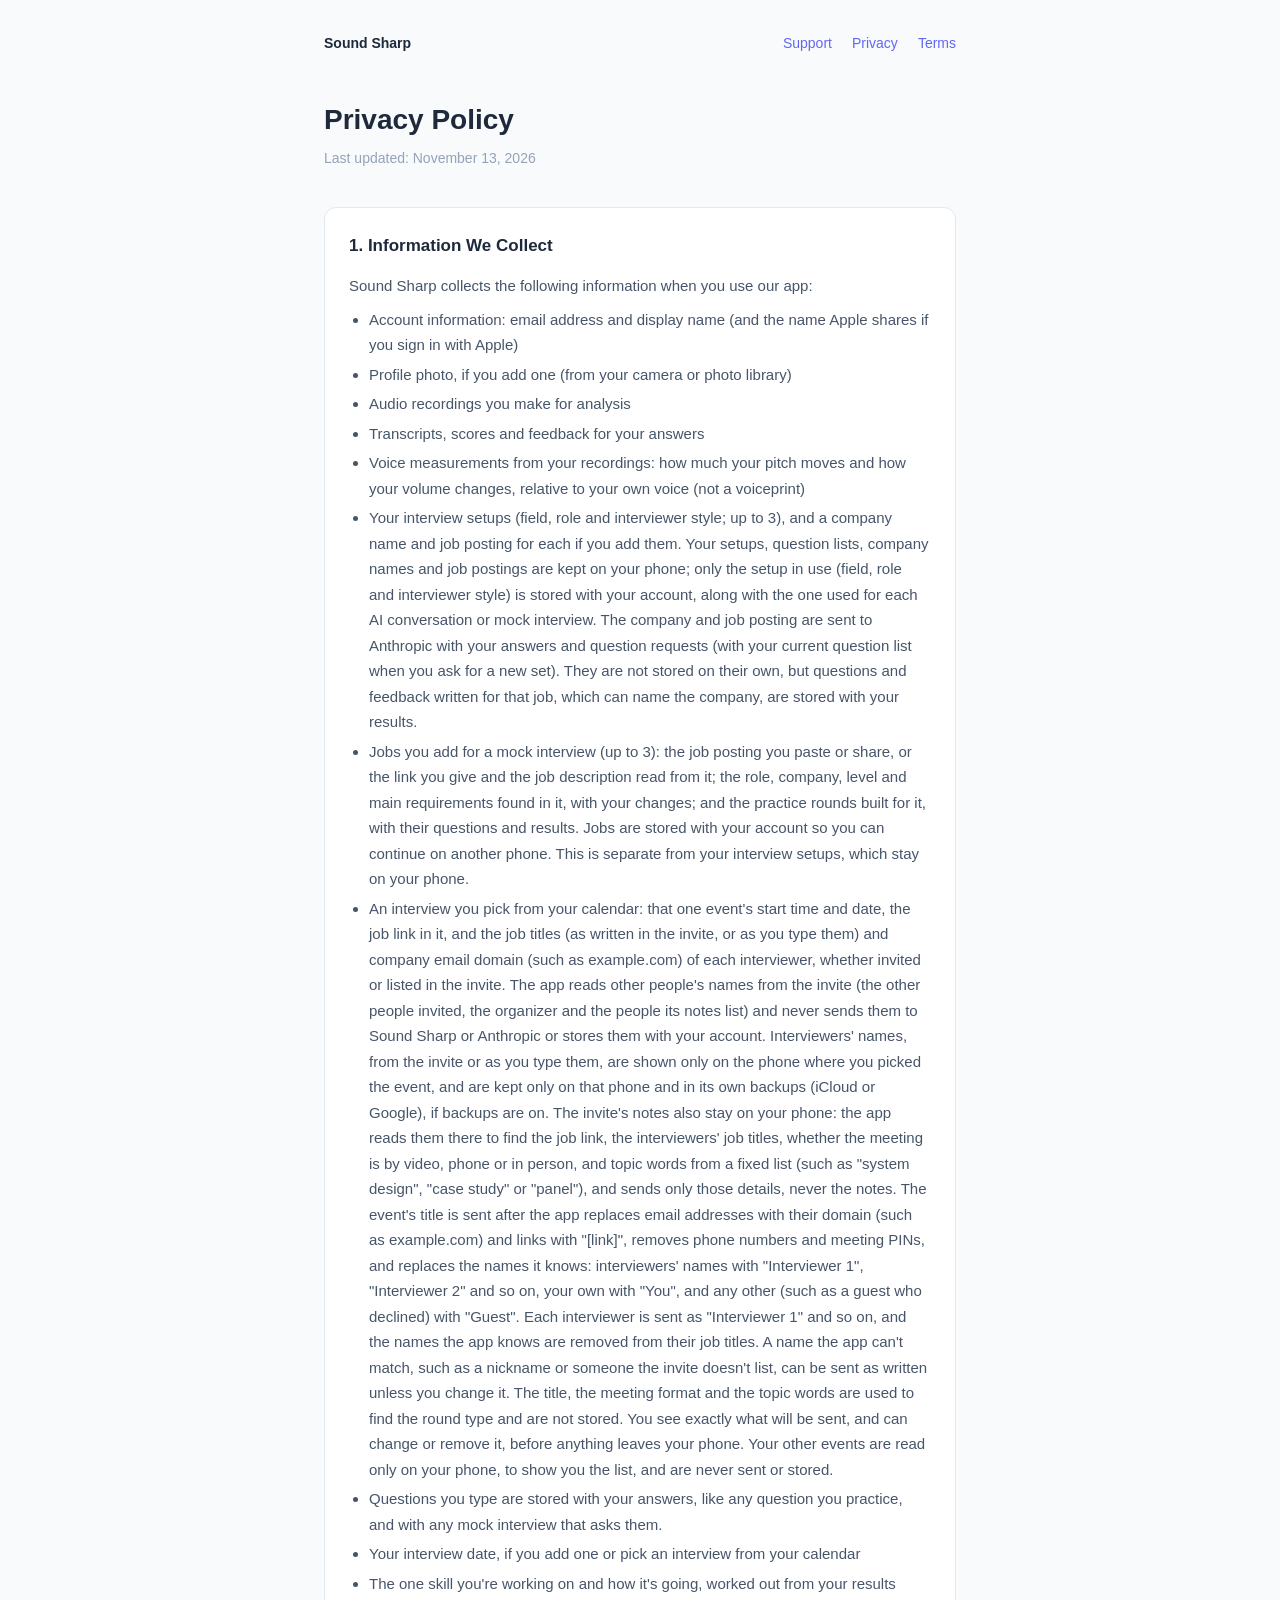
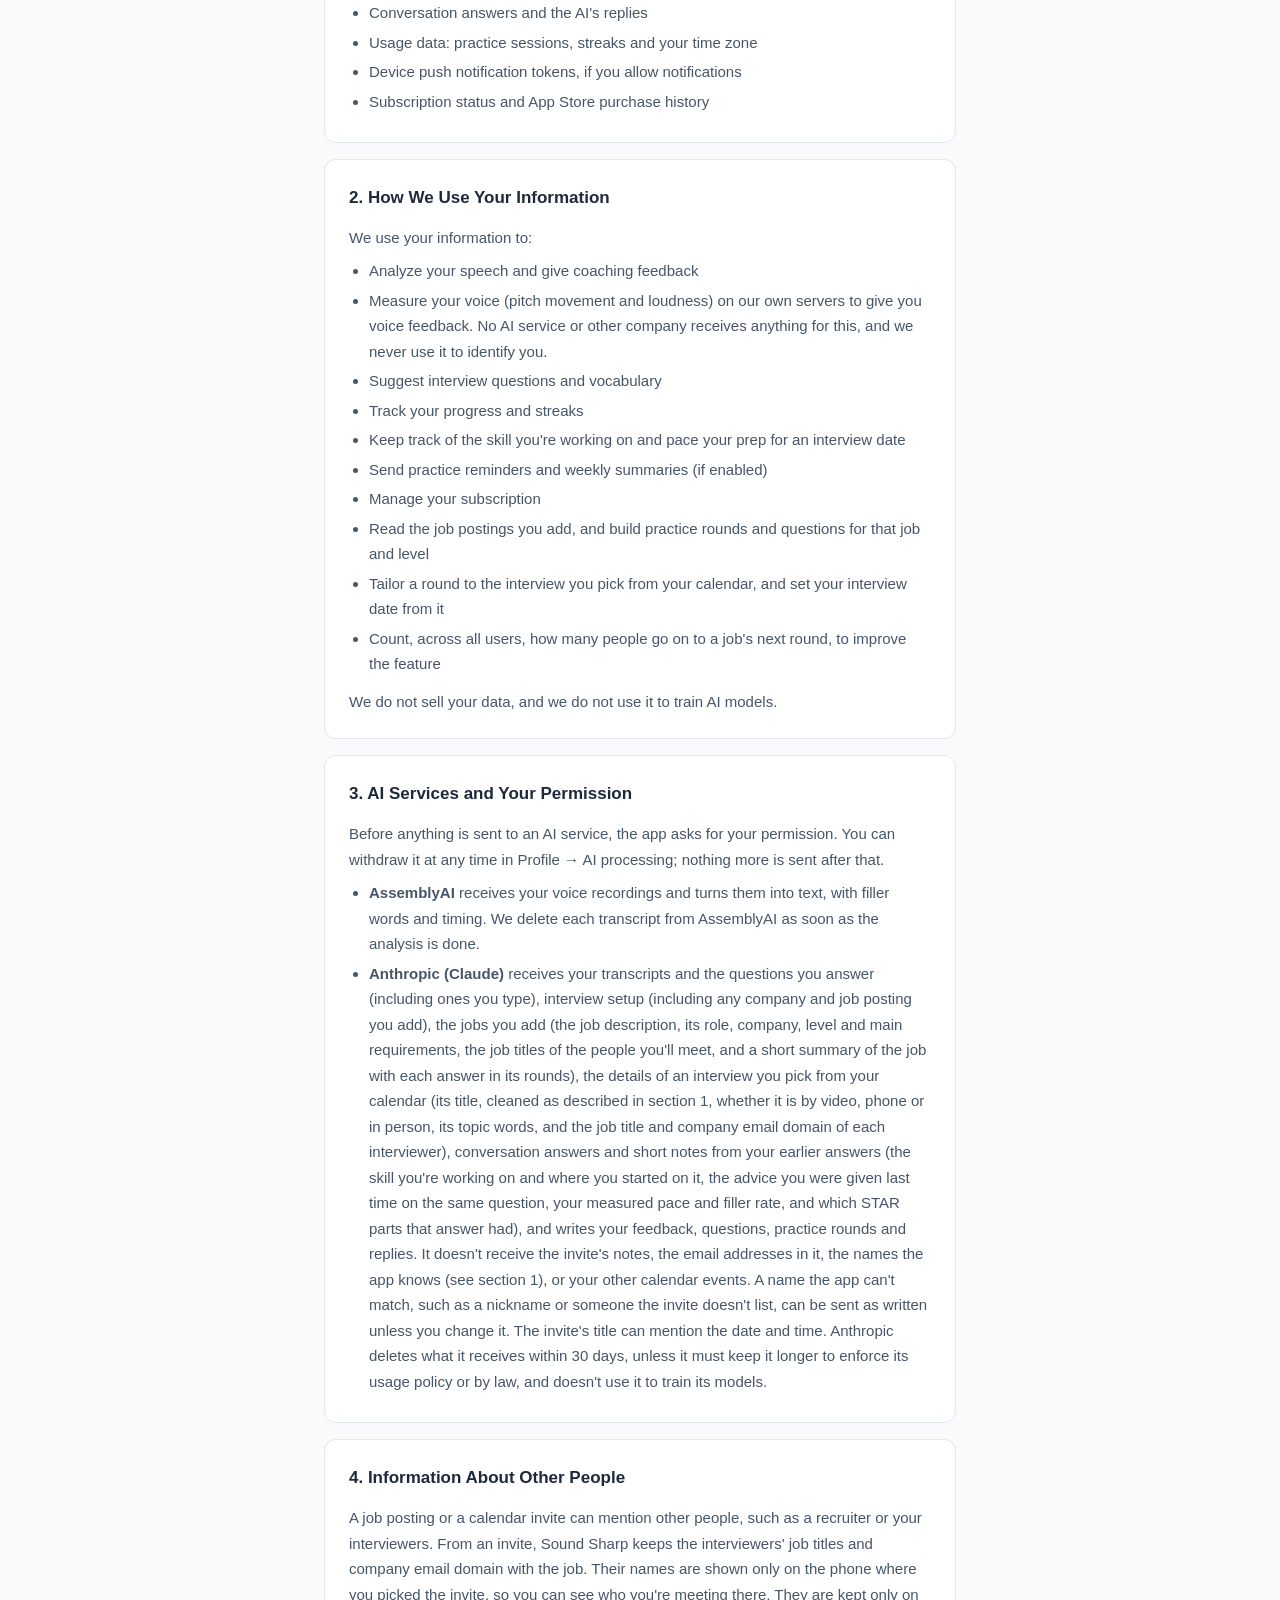
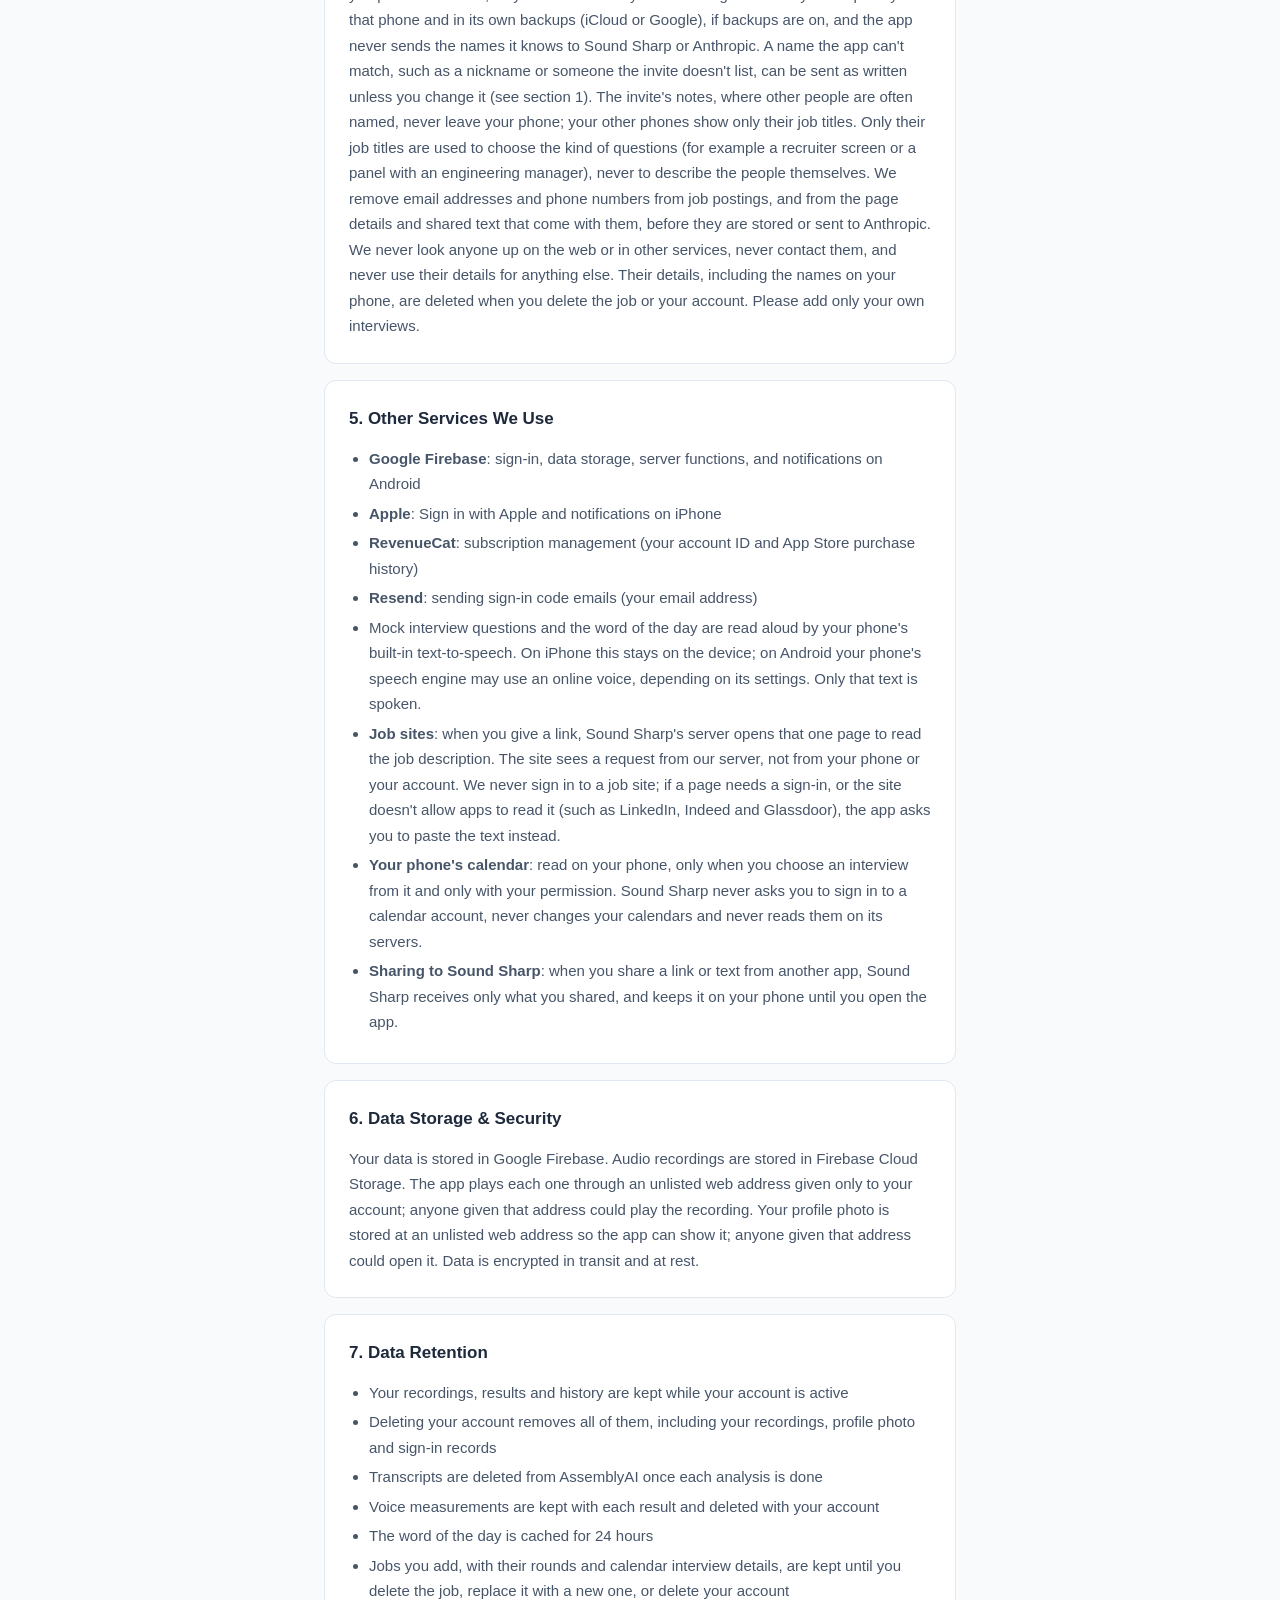
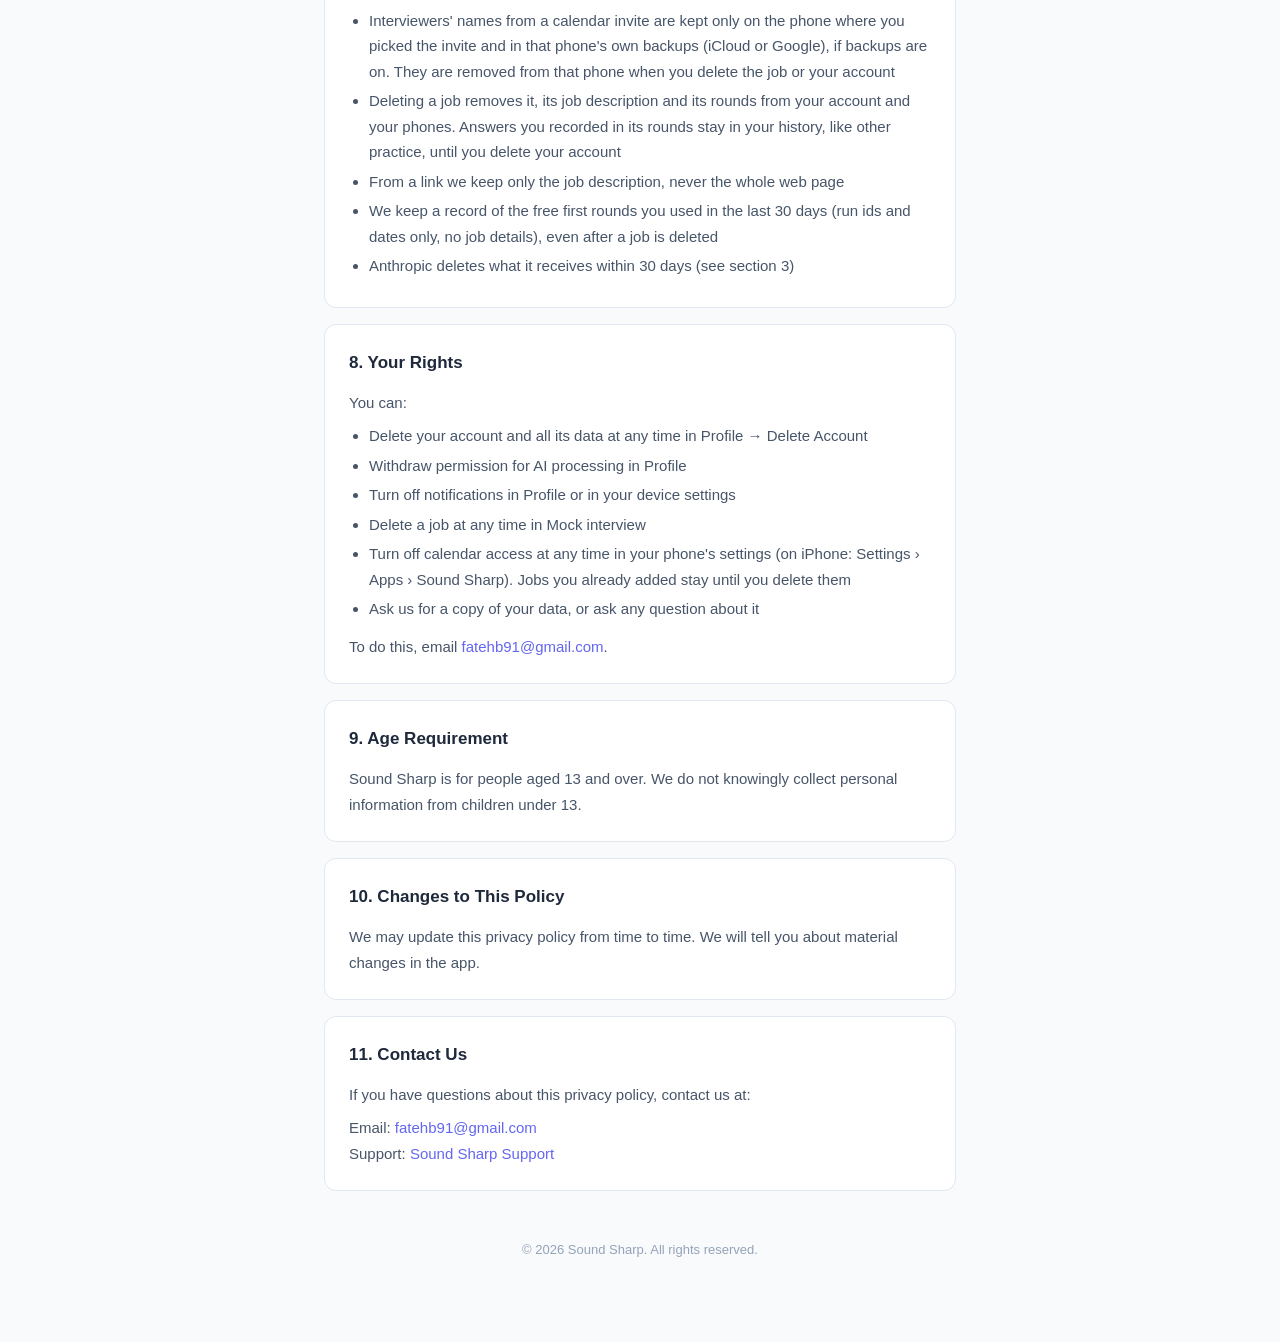
==== privacy.html @ 7ebb2e60 "fix(013): privacy page says exactly what the app replaces in an invite and mentions phone backups Th" ====
<!DOCTYPE html>
<html lang="en">
<head>
  <meta charset="UTF-8">
  <meta name="viewport" content="width=device-width, initial-scale=1.0">
  <title>Privacy Policy — Sound Sharp</title>
  <link rel="stylesheet" href="style.css">
</head>
<body>
  <div class="container">
    <nav class="nav">
      <a class="brand" href="./">Sound Sharp</a>
      <a href="support">Support</a>
      <a href="privacy">Privacy</a>
      <a href="terms">Terms</a>
    </nav>

    <h1>Privacy Policy</h1>
    <p class="updated">Last updated: November 13, 2026</p>

    <div class="section">
      <h2>1. Information We Collect</h2>
      <p>Sound Sharp collects the following information when you use our app:</p>
      <ul>
        <li>Account information: email address and display name (and the name Apple shares if you sign in with Apple)</li>
        <li>Profile photo, if you add one (from your camera or photo library)</li>
        <li>Audio recordings you make for analysis</li>
        <li>Transcripts, scores and feedback for your answers</li>
        <li>Voice measurements from your recordings: how much your pitch moves and how your volume changes, relative to your own voice (not a voiceprint)</li>
        <li>Your interview setups (field, role and interviewer style; up to 3), and a company name and job posting for each if you add them. Your setups, question lists, company names and job postings are kept on your phone; only the setup in use (field, role and interviewer style) is stored with your account, along with the one used for each AI conversation or mock interview. The company and job posting are sent to Anthropic with your answers and question requests (with your current question list when you ask for a new set). They are not stored on their own, but questions and feedback written for that job, which can name the company, are stored with your results.</li>
        <li>Jobs you add for a mock interview (up to 3): the job posting you paste or share, or the link you give and the job description read from it; the role, company, level and main requirements found in it, with your changes; and the practice rounds built for it, with their questions and results. Jobs are stored with your account so you can continue on another phone. This is separate from your interview setups, which stay on your phone.</li>
        <li>An interview you pick from your calendar: that one event's start time and date, the job link in it, and the job titles (as written in the invite, or as you type them) and company email domain (such as example.com) of each interviewer, whether invited or listed in the invite. The app reads other people's names from the invite (the other people invited, the organizer and the people its notes list) and never sends them to Sound Sharp or Anthropic or stores them with your account. Interviewers' names, from the invite or as you type them, are shown only on the phone where you picked the event, and are kept only on that phone and in its own backups (iCloud or Google), if backups are on. The invite's notes also stay on your phone: the app reads them there to find the job link, the interviewers' job titles, whether the meeting is by video, phone or in person, and topic words from a fixed list (such as "system design", "case study" or "panel"), and sends only those details, never the notes. The event's title is sent after the app replaces email addresses with their domain (such as example.com) and links with "[link]", removes phone numbers and meeting PINs, and replaces the names it knows: interviewers' names with "Interviewer 1", "Interviewer 2" and so on, your own with "You", and any other (such as a guest who declined) with "Guest". Each interviewer is sent as "Interviewer 1" and so on, and the names the app knows are removed from their job titles. A name the app can't match, such as a nickname or someone the invite doesn't list, can be sent as written unless you change it. The title, the meeting format and the topic words are used to find the round type and are not stored. You see exactly what will be sent, and can change or remove it, before anything leaves your phone. Your other events are read only on your phone, to show you the list, and are never sent or stored.</li>
        <li>Questions you type are stored with your answers, like any question you practice, and with any mock interview that asks them.</li>
        <li>Your interview date, if you add one or pick an interview from your calendar</li>
        <li>The one skill you're working on and how it's going, worked out from your results</li>
        <li>Conversation answers and the AI's replies</li>
        <li>Usage data: practice sessions, streaks and your time zone</li>
        <li>Device push notification tokens, if you allow notifications</li>
        <li>Subscription status and App Store purchase history</li>
      </ul>
    </div>

    <div class="section">
      <h2>2. How We Use Your Information</h2>
      <p>We use your information to:</p>
      <ul>
        <li>Analyze your speech and give coaching feedback</li>
        <li>Measure your voice (pitch movement and loudness) on our own servers to give you voice feedback. No AI service or other company receives anything for this, and we never use it to identify you.</li>
        <li>Suggest interview questions and vocabulary</li>
        <li>Track your progress and streaks</li>
        <li>Keep track of the skill you're working on and pace your prep for an interview date</li>
        <li>Send practice reminders and weekly summaries (if enabled)</li>
        <li>Manage your subscription</li>
        <li>Read the job postings you add, and build practice rounds and questions for that job and level</li>
        <li>Tailor a round to the interview you pick from your calendar, and set your interview date from it</li>
        <li>Count, across all users, how many people go on to a job's next round, to improve the feature</li>
      </ul>
      <p style="margin-top: 12px;">We do not sell your data, and we do not use it to train AI models.</p>
    </div>

    <div class="section">
      <h2>3. AI Services and Your Permission</h2>
      <p>Before anything is sent to an AI service, the app asks for your permission. You can withdraw it at any time in Profile &rarr; AI processing; nothing more is sent after that.</p>
      <ul>
        <li><strong>AssemblyAI</strong> receives your voice recordings and turns them into text, with filler words and timing. We delete each transcript from AssemblyAI as soon as the analysis is done.</li>
        <li><strong>Anthropic (Claude)</strong> receives your transcripts and the questions you answer (including ones you type), interview setup (including any company and job posting you add), the jobs you add (the job description, its role, company, level and main requirements, the job titles of the people you'll meet, and a short summary of the job with each answer in its rounds), the details of an interview you pick from your calendar (its title, cleaned as described in section 1, whether it is by video, phone or in person, its topic words, and the job title and company email domain of each interviewer), conversation answers and short notes from your earlier answers (the skill you're working on and where you started on it, the advice you were given last time on the same question, your measured pace and filler rate, and which STAR parts that answer had), and writes your feedback, questions, practice rounds and replies. It doesn't receive the invite's notes, the email addresses in it, the names the app knows (see section 1), or your other calendar events. A name the app can't match, such as a nickname or someone the invite doesn't list, can be sent as written unless you change it. The invite's title can mention the date and time. Anthropic deletes what it receives within 30 days, unless it must keep it longer to enforce its usage policy or by law, and doesn't use it to train its models.</li>
      </ul>
    </div>

    <div class="section">
      <h2>4. Information About Other People</h2>
      <p>A job posting or a calendar invite can mention other people, such as a recruiter or your interviewers. From an invite, Sound Sharp keeps the interviewers' job titles and company email domain with the job. Their names are shown only on the phone where you picked the invite, so you can see who you're meeting there. They are kept only on that phone and in its own backups (iCloud or Google), if backups are on, and the app never sends the names it knows to Sound Sharp or Anthropic. A name the app can't match, such as a nickname or someone the invite doesn't list, can be sent as written unless you change it (see section 1). The invite's notes, where other people are often named, never leave your phone; your other phones show only their job titles. Only their job titles are used to choose the kind of questions (for example a recruiter screen or a panel with an engineering manager), never to describe the people themselves. We remove email addresses and phone numbers from job postings, and from the page details and shared text that come with them, before they are stored or sent to Anthropic. We never look anyone up on the web or in other services, never contact them, and never use their details for anything else. Their details, including the names on your phone, are deleted when you delete the job or your account. Please add only your own interviews.</p>
    </div>

    <div class="section">
      <h2>5. Other Services We Use</h2>
      <ul>
        <li><strong>Google Firebase</strong>: sign-in, data storage, server functions, and notifications on Android</li>
        <li><strong>Apple</strong>: Sign in with Apple and notifications on iPhone</li>
        <li><strong>RevenueCat</strong>: subscription management (your account ID and App Store purchase history)</li>
        <li><strong>Resend</strong>: sending sign-in code emails (your email address)</li>
        <li>Mock interview questions and the word of the day are read aloud by your phone's built-in text-to-speech. On iPhone this stays on the device; on Android your phone's speech engine may use an online voice, depending on its settings. Only that text is spoken.</li>
        <li><strong>Job sites</strong>: when you give a link, Sound Sharp's server opens that one page to read the job description. The site sees a request from our server, not from your phone or your account. We never sign in to a job site; if a page needs a sign-in, or the site doesn't allow apps to read it (such as LinkedIn, Indeed and Glassdoor), the app asks you to paste the text instead.</li>
        <li><strong>Your phone's calendar</strong>: read on your phone, only when you choose an interview from it and only with your permission. Sound Sharp never asks you to sign in to a calendar account, never changes your calendars and never reads them on its servers.</li>
        <li><strong>Sharing to Sound Sharp</strong>: when you share a link or text from another app, Sound Sharp receives only what you shared, and keeps it on your phone until you open the app.</li>
      </ul>
      <!-- 013 T121: this section's closing sentence goes here (and in app/privacy.tsx) once O16 is confirmed. -->
    </div>

    <div class="section">
      <h2>6. Data Storage &amp; Security</h2>
      <p>Your data is stored in Google Firebase. Audio recordings are stored in Firebase Cloud Storage. The app plays each one through an unlisted web address given only to your account; anyone given that address could play the recording. Your profile photo is stored at an unlisted web address so the app can show it; anyone given that address could open it. Data is encrypted in transit and at rest.</p>
    </div>

    <div class="section">
      <h2>7. Data Retention</h2>
      <ul>
        <li>Your recordings, results and history are kept while your account is active</li>
        <li>Deleting your account removes all of them, including your recordings, profile photo and sign-in records</li>
        <li>Transcripts are deleted from AssemblyAI once each analysis is done</li>
        <li>Voice measurements are kept with each result and deleted with your account</li>
        <li>The word of the day is cached for 24 hours</li>
        <li>Jobs you add, with their rounds and calendar interview details, are kept until you delete the job, replace it with a new one, or delete your account</li>
        <li>Interviewers' names from a calendar invite are kept only on the phone where you picked the invite and in that phone's own backups (iCloud or Google), if backups are on. They are removed from that phone when you delete the job or your account</li>
        <li>Deleting a job removes it, its job description and its rounds from your account and your phones. Answers you recorded in its rounds stay in your history, like other practice, until you delete your account</li>
        <li>From a link we keep only the job description, never the whole web page</li>
        <li>We keep a record of the free first rounds you used in the last 30 days (run ids and dates only, no job details), even after a job is deleted</li>
        <li>Anthropic deletes what it receives within 30 days (see section 3)</li>
      </ul>
    </div>

    <div class="section">
      <h2>8. Your Rights</h2>
      <p>You can:</p>
      <ul>
        <li>Delete your account and all its data at any time in Profile &rarr; Delete Account</li>
        <li>Withdraw permission for AI processing in Profile</li>
        <li>Turn off notifications in Profile or in your device settings</li>
        <li>Delete a job at any time in Mock interview</li>
        <li>Turn off calendar access at any time in your phone's settings (on iPhone: Settings &rsaquo; Apps &rsaquo; Sound Sharp). Jobs you already added stay until you delete them</li>
        <li>Ask us for a copy of your data, or ask any question about it</li>
      </ul>
      <p style="margin-top: 12px;">To do this, email <a class="contact-email" href="mailto:fatehb91@gmail.com">fatehb91@gmail.com</a>.</p>
    </div>

    <div class="section">
      <h2>9. Age Requirement</h2>
      <p>Sound Sharp is for people aged 13 and over. We do not knowingly collect personal information from children under 13.</p>
    </div>

    <div class="section">
      <h2>10. Changes to This Policy</h2>
      <p>We may update this privacy policy from time to time. We will tell you about material changes in the app.</p>
    </div>

    <div class="section">
      <h2>11. Contact Us</h2>
      <p>If you have questions about this privacy policy, contact us at:</p>
      <p style="margin-top: 8px;">Email: <a class="contact-email" href="mailto:fatehb91@gmail.com">fatehb91@gmail.com</a><br>Support: <a href="support">Sound Sharp Support</a></p>
    </div>

    <div class="footer">
      &copy; 2026 Sound Sharp. All rights reserved.
    </div>
  </div>
</body>
</html>
---- style.css ----
* { margin: 0; padding: 0; box-sizing: border-box; }
body {
  font-family: -apple-system, BlinkMacSystemFont, 'Segoe UI', Roboto, sans-serif;
  color: #1e293b;
  background: #f8fafc;
  line-height: 1.7;
}
.container {
  max-width: 680px;
  margin: 0 auto;
  padding: 32px 24px 80px;
}
.nav {
  display: flex;
  gap: 20px;
  flex-wrap: wrap;
  font-size: 14px;
  margin-bottom: 40px;
}
.nav .brand { font-weight: 700; color: #1e293b; margin-right: auto; }
h1 {
  font-size: 28px;
  font-weight: 700;
  margin-bottom: 4px;
}
.updated {
  color: #94a3b8;
  font-size: 14px;
  margin-bottom: 36px;
}
.lead {
  font-size: 17px;
  color: #475569;
  margin-bottom: 32px;
}
.section {
  background: #fff;
  border: 1px solid #e2e8f0;
  border-radius: 12px;
  padding: 24px;
  margin-bottom: 16px;
}
h2 {
  font-size: 17px;
  font-weight: 600;
  margin-bottom: 12px;
}
p, ul, ol {
  font-size: 15px;
  color: #475569;
}
ul, ol {
  padding-left: 20px;
  margin-top: 8px;
}
li { margin-bottom: 4px; }
a { color: #6366f1; text-decoration: none; }
a:hover { text-decoration: underline; }
.footer {
  text-align: center;
  margin-top: 48px;
  color: #94a3b8;
  font-size: 13px;
}

@media (prefers-color-scheme: dark) {
  body { color: #e2e8f0; background: #0f172a; }
  .nav .brand { color: #e2e8f0; }
  .section { background: #1e293b; border-color: #334155; }
  p, ul, ol, .lead { color: #cbd5e1; }
  a { color: #a5b4fc; }
}
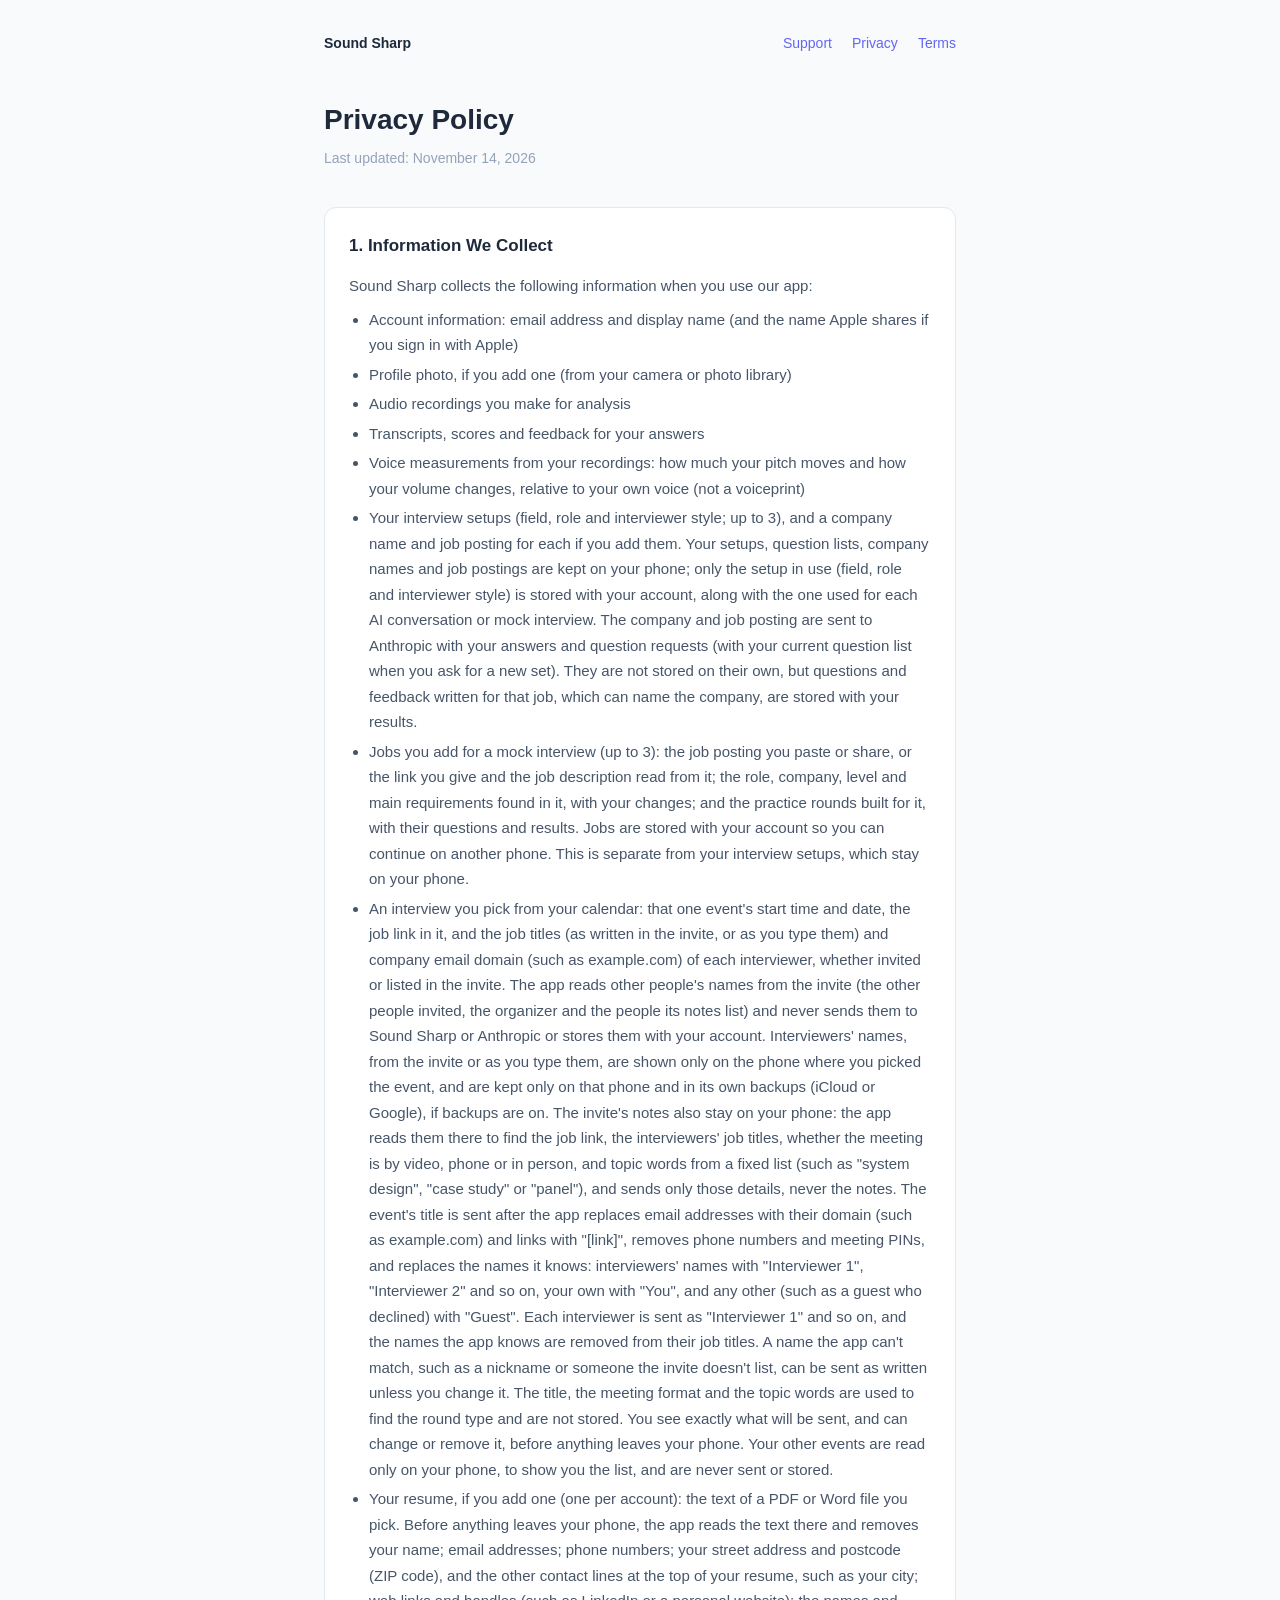
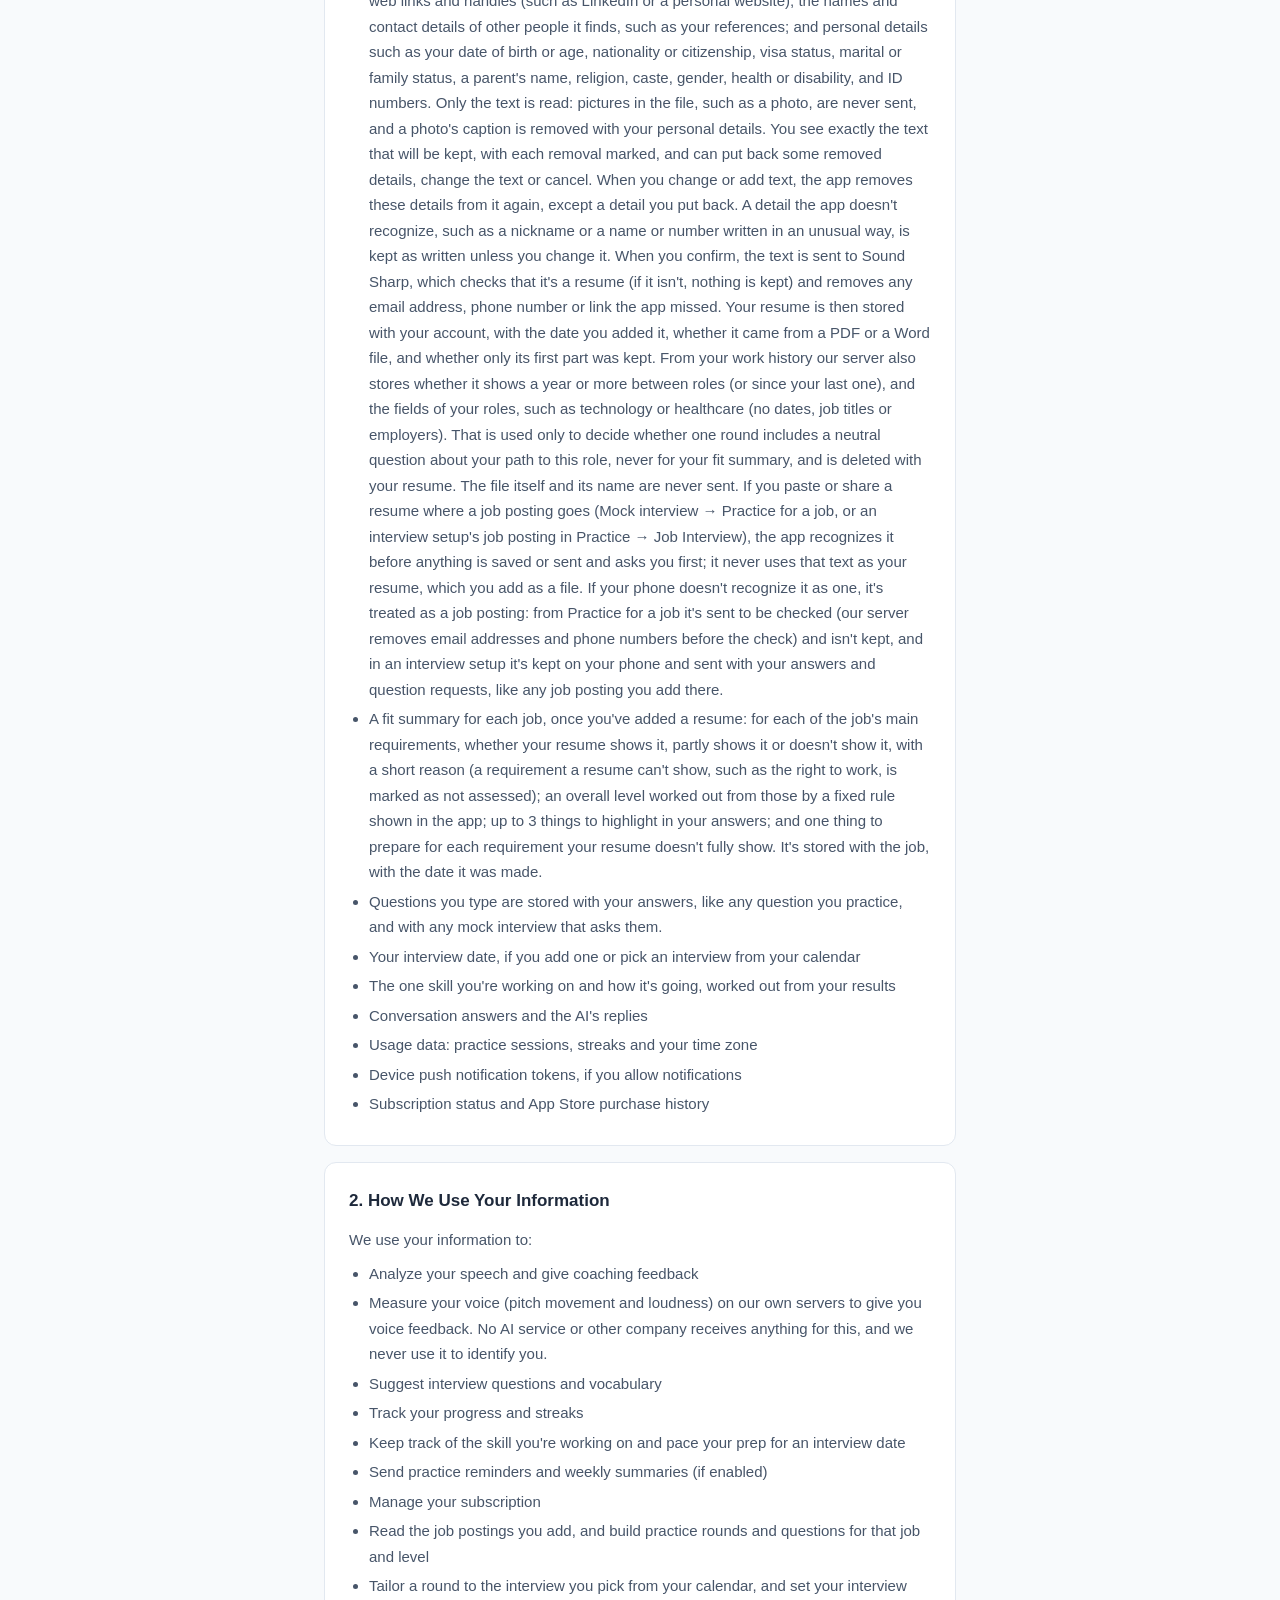
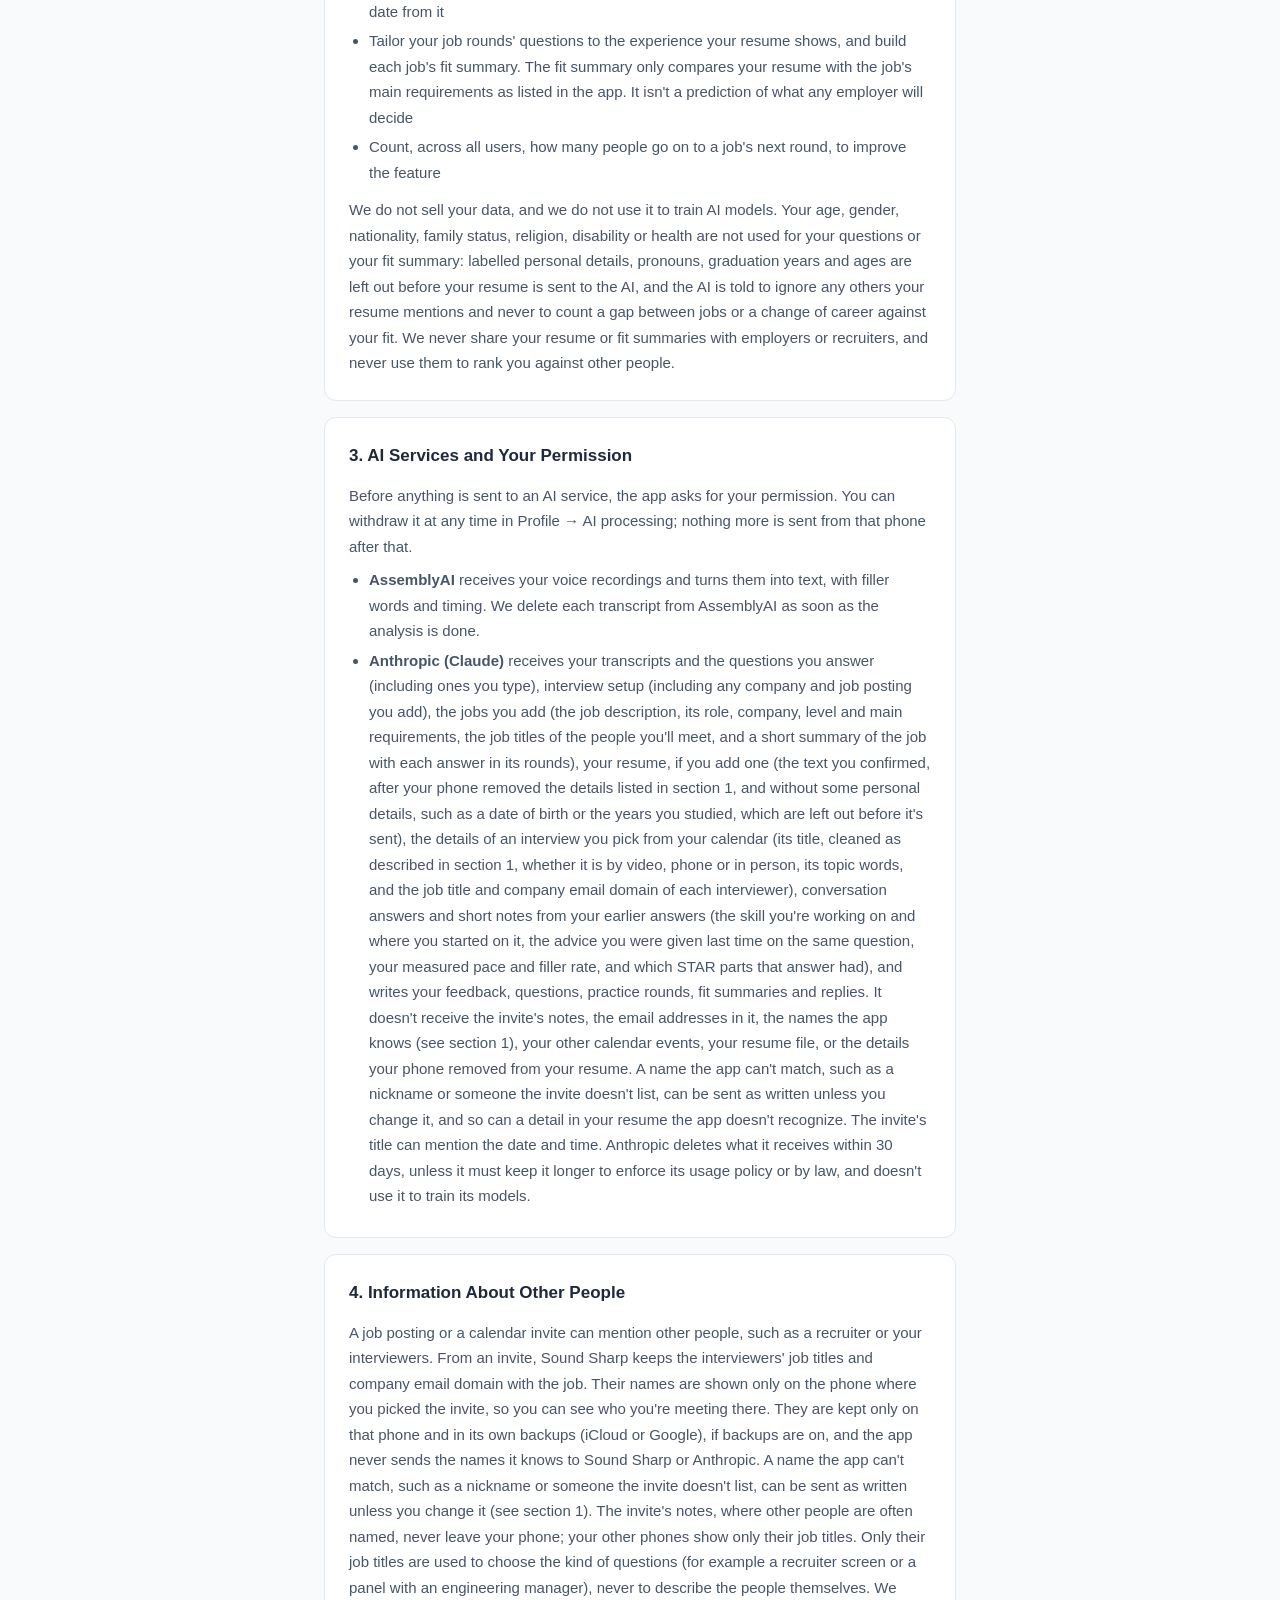
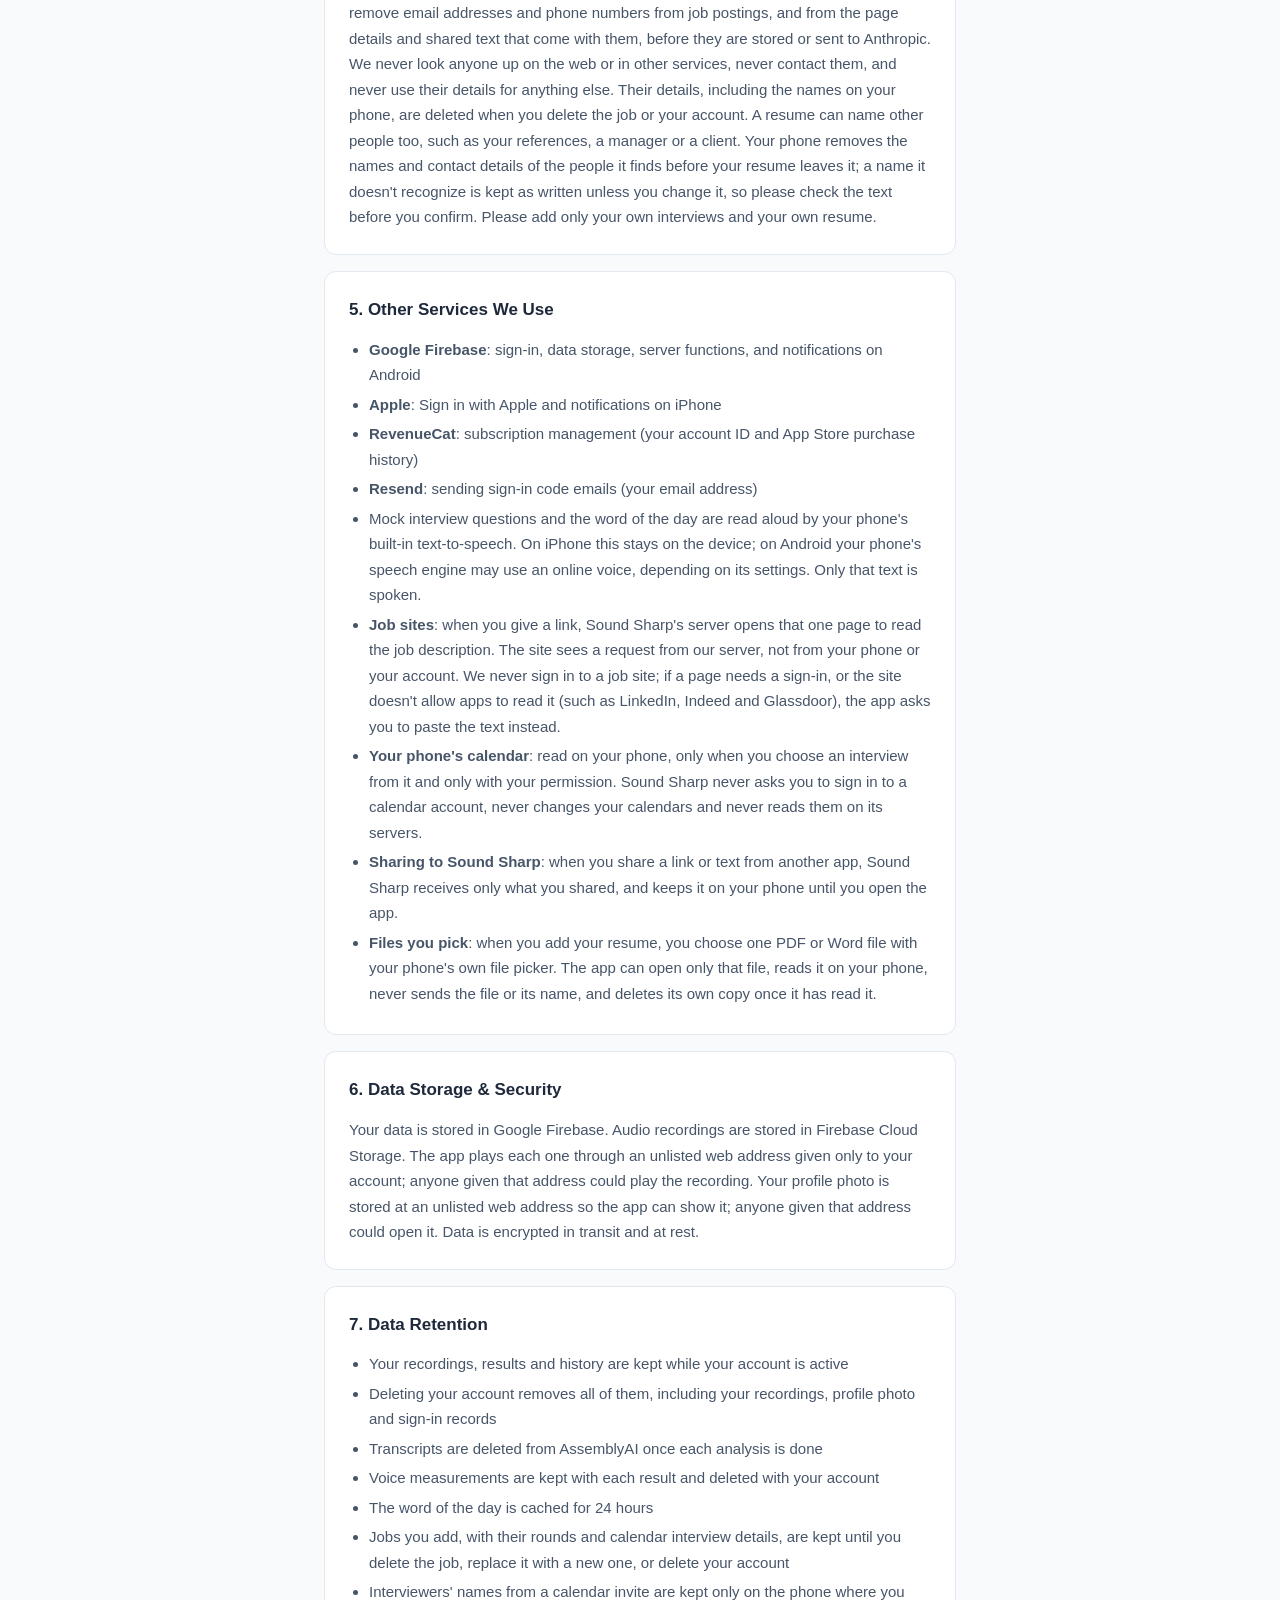
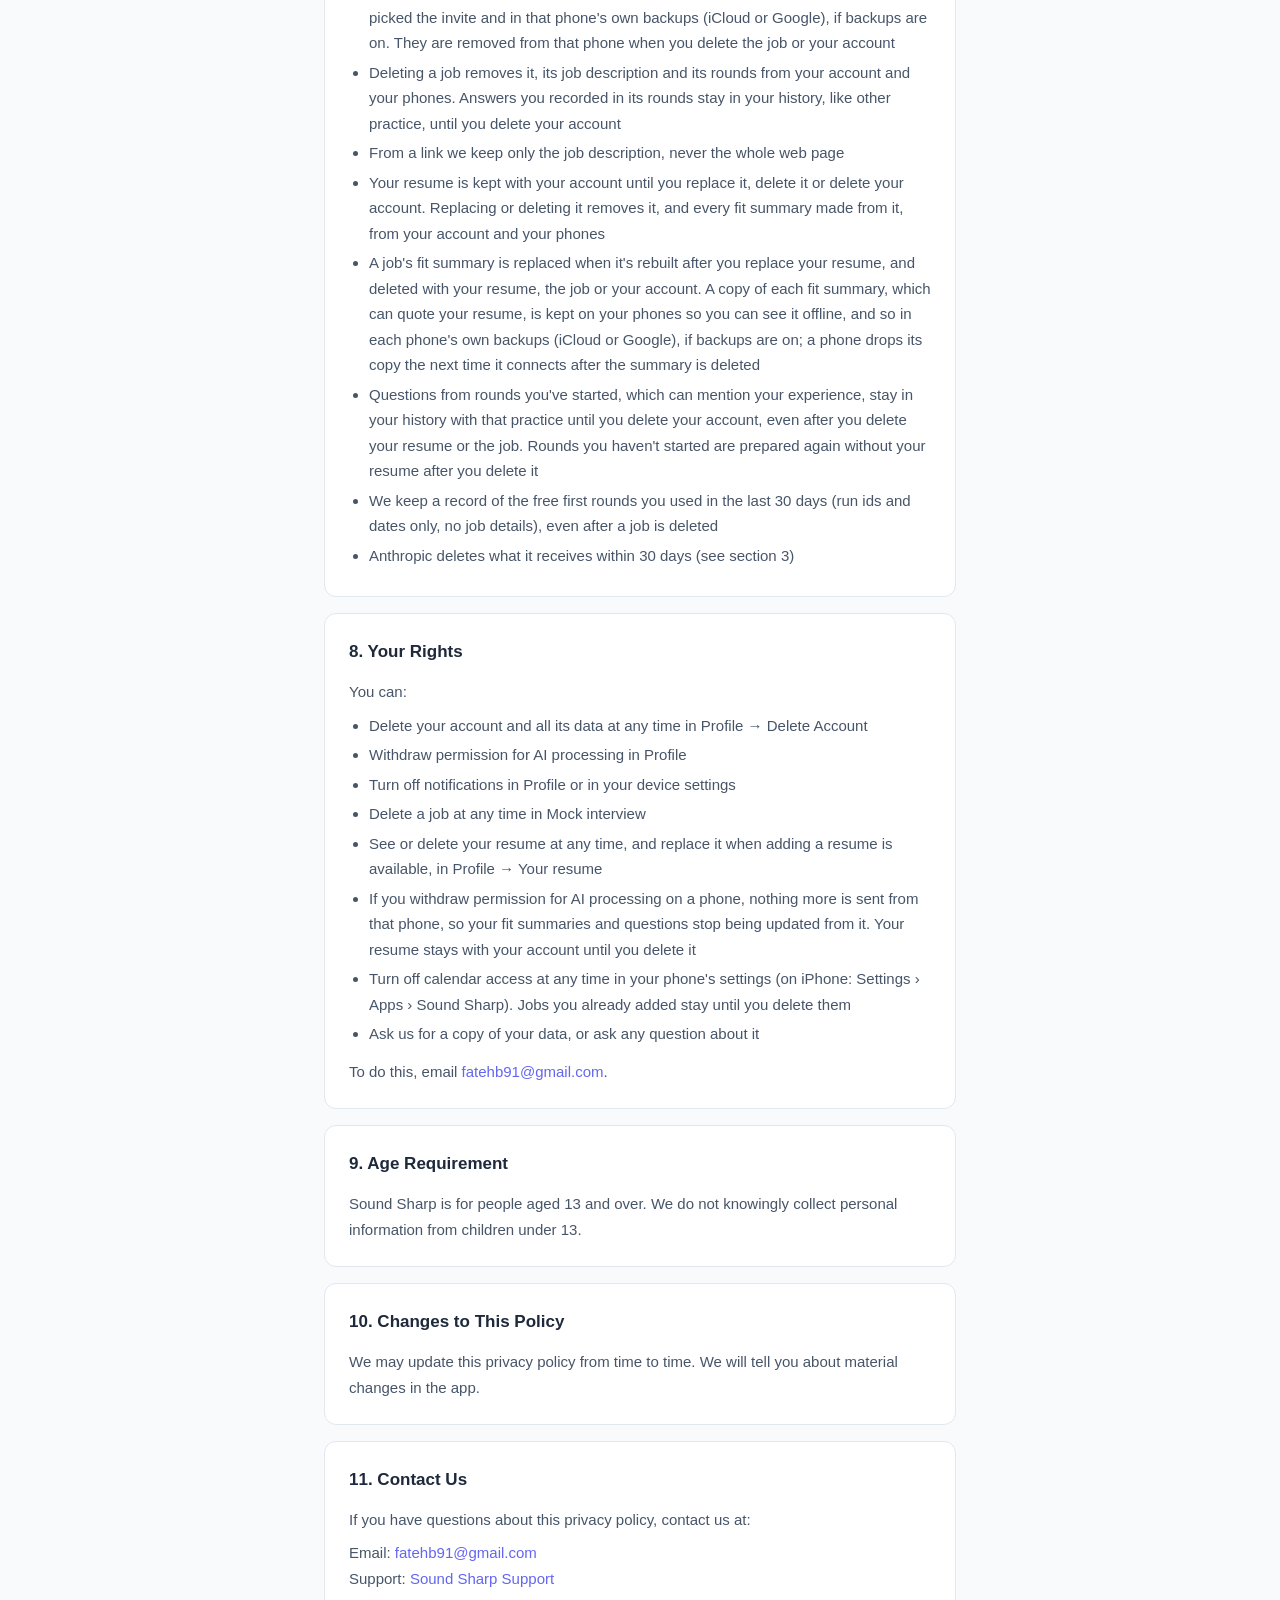
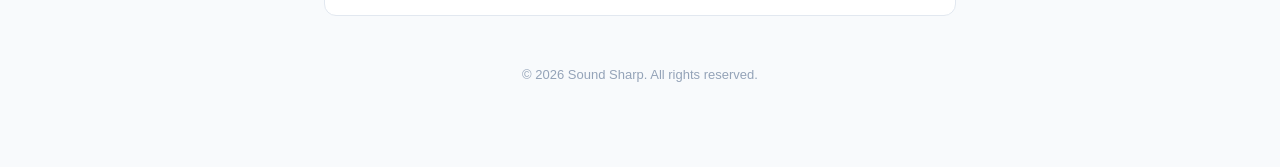
==== commit 37474661: "docs(014): privacy and Terms cover the resume and fit summaries, the same text as the app (T083, T08" ====
--- a/privacy.html
+++ b/privacy.html
@@ -16,7 +16,7 @@
     </nav>
 
     <h1>Privacy Policy</h1>
-    <p class="updated">Last updated: November 13, 2026</p>
+    <p class="updated">Last updated: November 14, 2026</p>
 
     <div class="section">
       <h2>1. Information We Collect</h2>
@@ -30,6 +30,8 @@
         <li>Your interview setups (field, role and interviewer style; up to 3), and a company name and job posting for each if you add them. Your setups, question lists, company names and job postings are kept on your phone; only the setup in use (field, role and interviewer style) is stored with your account, along with the one used for each AI conversation or mock interview. The company and job posting are sent to Anthropic with your answers and question requests (with your current question list when you ask for a new set). They are not stored on their own, but questions and feedback written for that job, which can name the company, are stored with your results.</li>
         <li>Jobs you add for a mock interview (up to 3): the job posting you paste or share, or the link you give and the job description read from it; the role, company, level and main requirements found in it, with your changes; and the practice rounds built for it, with their questions and results. Jobs are stored with your account so you can continue on another phone. This is separate from your interview setups, which stay on your phone.</li>
         <li>An interview you pick from your calendar: that one event's start time and date, the job link in it, and the job titles (as written in the invite, or as you type them) and company email domain (such as example.com) of each interviewer, whether invited or listed in the invite. The app reads other people's names from the invite (the other people invited, the organizer and the people its notes list) and never sends them to Sound Sharp or Anthropic or stores them with your account. Interviewers' names, from the invite or as you type them, are shown only on the phone where you picked the event, and are kept only on that phone and in its own backups (iCloud or Google), if backups are on. The invite's notes also stay on your phone: the app reads them there to find the job link, the interviewers' job titles, whether the meeting is by video, phone or in person, and topic words from a fixed list (such as "system design", "case study" or "panel"), and sends only those details, never the notes. The event's title is sent after the app replaces email addresses with their domain (such as example.com) and links with "[link]", removes phone numbers and meeting PINs, and replaces the names it knows: interviewers' names with "Interviewer 1", "Interviewer 2" and so on, your own with "You", and any other (such as a guest who declined) with "Guest". Each interviewer is sent as "Interviewer 1" and so on, and the names the app knows are removed from their job titles. A name the app can't match, such as a nickname or someone the invite doesn't list, can be sent as written unless you change it. The title, the meeting format and the topic words are used to find the round type and are not stored. You see exactly what will be sent, and can change or remove it, before anything leaves your phone. Your other events are read only on your phone, to show you the list, and are never sent or stored.</li>
+        <li>Your resume, if you add one (one per account): the text of a PDF or Word file you pick. Before anything leaves your phone, the app reads the text there and removes your name; email addresses; phone numbers; your street address and postcode (ZIP code), and the other contact lines at the top of your resume, such as your city; web links and handles (such as LinkedIn or a personal website); the names and contact details of other people it finds, such as your references; and personal details such as your date of birth or age, nationality or citizenship, visa status, marital or family status, a parent's name, religion, caste, gender, health or disability, and ID numbers. Only the text is read: pictures in the file, such as a photo, are never sent, and a photo's caption is removed with your personal details. You see exactly the text that will be kept, with each removal marked, and can put back some removed details, change the text or cancel. When you change or add text, the app removes these details from it again, except a detail you put back. A detail the app doesn't recognize, such as a nickname or a name or number written in an unusual way, is kept as written unless you change it. When you confirm, the text is sent to Sound Sharp, which checks that it's a resume (if it isn't, nothing is kept) and removes any email address, phone number or link the app missed. Your resume is then stored with your account, with the date you added it, whether it came from a PDF or a Word file, and whether only its first part was kept. From your work history our server also stores whether it shows a year or more between roles (or since your last one), and the fields of your roles, such as technology or healthcare (no dates, job titles or employers). That is used only to decide whether one round includes a neutral question about your path to this role, never for your fit summary, and is deleted with your resume. The file itself and its name are never sent. If you paste or share a resume where a job posting goes (Mock interview &rarr; Practice for a job, or an interview setup's job posting in Practice &rarr; Job Interview), the app recognizes it before anything is saved or sent and asks you first; it never uses that text as your resume, which you add as a file. If your phone doesn't recognize it as one, it's treated as a job posting: from Practice for a job it's sent to be checked (our server removes email addresses and phone numbers before the check) and isn't kept, and in an interview setup it's kept on your phone and sent with your answers and question requests, like any job posting you add there.</li>
+        <li>A fit summary for each job, once you've added a resume: for each of the job's main requirements, whether your resume shows it, partly shows it or doesn't show it, with a short reason (a requirement a resume can't show, such as the right to work, is marked as not assessed); an overall level worked out from those by a fixed rule shown in the app; up to 3 things to highlight in your answers; and one thing to prepare for each requirement your resume doesn't fully show. It's stored with the job, with the date it was made.</li>
         <li>Questions you type are stored with your answers, like any question you practice, and with any mock interview that asks them.</li>
         <li>Your interview date, if you add one or pick an interview from your calendar</li>
         <li>The one skill you're working on and how it's going, worked out from your results</li>
@@ -53,23 +55,24 @@
         <li>Manage your subscription</li>
         <li>Read the job postings you add, and build practice rounds and questions for that job and level</li>
         <li>Tailor a round to the interview you pick from your calendar, and set your interview date from it</li>
+        <li>Tailor your job rounds' questions to the experience your resume shows, and build each job's fit summary. The fit summary only compares your resume with the job's main requirements as listed in the app. It isn't a prediction of what any employer will decide</li>
         <li>Count, across all users, how many people go on to a job's next round, to improve the feature</li>
       </ul>
-      <p style="margin-top: 12px;">We do not sell your data, and we do not use it to train AI models.</p>
+      <p style="margin-top: 12px;">We do not sell your data, and we do not use it to train AI models. Your age, gender, nationality, family status, religion, disability or health are not used for your questions or your fit summary: labelled personal details, pronouns, graduation years and ages are left out before your resume is sent to the AI, and the AI is told to ignore any others your resume mentions and never to count a gap between jobs or a change of career against your fit. We never share your resume or fit summaries with employers or recruiters, and never use them to rank you against other people.</p>
     </div>
 
     <div class="section">
       <h2>3. AI Services and Your Permission</h2>
-      <p>Before anything is sent to an AI service, the app asks for your permission. You can withdraw it at any time in Profile &rarr; AI processing; nothing more is sent after that.</p>
+      <p>Before anything is sent to an AI service, the app asks for your permission. You can withdraw it at any time in Profile &rarr; AI processing; nothing more is sent from that phone after that.</p>
       <ul>
         <li><strong>AssemblyAI</strong> receives your voice recordings and turns them into text, with filler words and timing. We delete each transcript from AssemblyAI as soon as the analysis is done.</li>
-        <li><strong>Anthropic (Claude)</strong> receives your transcripts and the questions you answer (including ones you type), interview setup (including any company and job posting you add), the jobs you add (the job description, its role, company, level and main requirements, the job titles of the people you'll meet, and a short summary of the job with each answer in its rounds), the details of an interview you pick from your calendar (its title, cleaned as described in section 1, whether it is by video, phone or in person, its topic words, and the job title and company email domain of each interviewer), conversation answers and short notes from your earlier answers (the skill you're working on and where you started on it, the advice you were given last time on the same question, your measured pace and filler rate, and which STAR parts that answer had), and writes your feedback, questions, practice rounds and replies. It doesn't receive the invite's notes, the email addresses in it, the names the app knows (see section 1), or your other calendar events. A name the app can't match, such as a nickname or someone the invite doesn't list, can be sent as written unless you change it. The invite's title can mention the date and time. Anthropic deletes what it receives within 30 days, unless it must keep it longer to enforce its usage policy or by law, and doesn't use it to train its models.</li>
+        <li><strong>Anthropic (Claude)</strong> receives your transcripts and the questions you answer (including ones you type), interview setup (including any company and job posting you add), the jobs you add (the job description, its role, company, level and main requirements, the job titles of the people you'll meet, and a short summary of the job with each answer in its rounds), your resume, if you add one (the text you confirmed, after your phone removed the details listed in section 1, and without some personal details, such as a date of birth or the years you studied, which are left out before it's sent), the details of an interview you pick from your calendar (its title, cleaned as described in section 1, whether it is by video, phone or in person, its topic words, and the job title and company email domain of each interviewer), conversation answers and short notes from your earlier answers (the skill you're working on and where you started on it, the advice you were given last time on the same question, your measured pace and filler rate, and which STAR parts that answer had), and writes your feedback, questions, practice rounds, fit summaries and replies. It doesn't receive the invite's notes, the email addresses in it, the names the app knows (see section 1), your other calendar events, your resume file, or the details your phone removed from your resume. A name the app can't match, such as a nickname or someone the invite doesn't list, can be sent as written unless you change it, and so can a detail in your resume the app doesn't recognize. The invite's title can mention the date and time. Anthropic deletes what it receives within 30 days, unless it must keep it longer to enforce its usage policy or by law, and doesn't use it to train its models.</li>
       </ul>
     </div>
 
     <div class="section">
       <h2>4. Information About Other People</h2>
-      <p>A job posting or a calendar invite can mention other people, such as a recruiter or your interviewers. From an invite, Sound Sharp keeps the interviewers' job titles and company email domain with the job. Their names are shown only on the phone where you picked the invite, so you can see who you're meeting there. They are kept only on that phone and in its own backups (iCloud or Google), if backups are on, and the app never sends the names it knows to Sound Sharp or Anthropic. A name the app can't match, such as a nickname or someone the invite doesn't list, can be sent as written unless you change it (see section 1). The invite's notes, where other people are often named, never leave your phone; your other phones show only their job titles. Only their job titles are used to choose the kind of questions (for example a recruiter screen or a panel with an engineering manager), never to describe the people themselves. We remove email addresses and phone numbers from job postings, and from the page details and shared text that come with them, before they are stored or sent to Anthropic. We never look anyone up on the web or in other services, never contact them, and never use their details for anything else. Their details, including the names on your phone, are deleted when you delete the job or your account. Please add only your own interviews.</p>
+      <p>A job posting or a calendar invite can mention other people, such as a recruiter or your interviewers. From an invite, Sound Sharp keeps the interviewers' job titles and company email domain with the job. Their names are shown only on the phone where you picked the invite, so you can see who you're meeting there. They are kept only on that phone and in its own backups (iCloud or Google), if backups are on, and the app never sends the names it knows to Sound Sharp or Anthropic. A name the app can't match, such as a nickname or someone the invite doesn't list, can be sent as written unless you change it (see section 1). The invite's notes, where other people are often named, never leave your phone; your other phones show only their job titles. Only their job titles are used to choose the kind of questions (for example a recruiter screen or a panel with an engineering manager), never to describe the people themselves. We remove email addresses and phone numbers from job postings, and from the page details and shared text that come with them, before they are stored or sent to Anthropic. We never look anyone up on the web or in other services, never contact them, and never use their details for anything else. Their details, including the names on your phone, are deleted when you delete the job or your account. A resume can name other people too, such as your references, a manager or a client. Your phone removes the names and contact details of the people it finds before your resume leaves it; a name it doesn't recognize is kept as written unless you change it, so please check the text before you confirm. Please add only your own interviews and your own resume.</p>
     </div>
 
     <div class="section">
@@ -83,6 +86,7 @@
         <li><strong>Job sites</strong>: when you give a link, Sound Sharp's server opens that one page to read the job description. The site sees a request from our server, not from your phone or your account. We never sign in to a job site; if a page needs a sign-in, or the site doesn't allow apps to read it (such as LinkedIn, Indeed and Glassdoor), the app asks you to paste the text instead.</li>
         <li><strong>Your phone's calendar</strong>: read on your phone, only when you choose an interview from it and only with your permission. Sound Sharp never asks you to sign in to a calendar account, never changes your calendars and never reads them on its servers.</li>
         <li><strong>Sharing to Sound Sharp</strong>: when you share a link or text from another app, Sound Sharp receives only what you shared, and keeps it on your phone until you open the app.</li>
+        <li><strong>Files you pick</strong>: when you add your resume, you choose one PDF or Word file with your phone's own file picker. The app can open only that file, reads it on your phone, never sends the file or its name, and deletes its own copy once it has read it.</li>
       </ul>
       <!-- 013 T121: this section's closing sentence goes here (and in app/privacy.tsx) once O16 is confirmed. -->
     </div>
@@ -104,6 +108,9 @@
         <li>Interviewers' names from a calendar invite are kept only on the phone where you picked the invite and in that phone's own backups (iCloud or Google), if backups are on. They are removed from that phone when you delete the job or your account</li>
         <li>Deleting a job removes it, its job description and its rounds from your account and your phones. Answers you recorded in its rounds stay in your history, like other practice, until you delete your account</li>
         <li>From a link we keep only the job description, never the whole web page</li>
+        <li>Your resume is kept with your account until you replace it, delete it or delete your account. Replacing or deleting it removes it, and every fit summary made from it, from your account and your phones</li>
+        <li>A job's fit summary is replaced when it's rebuilt after you replace your resume, and deleted with your resume, the job or your account. A copy of each fit summary, which can quote your resume, is kept on your phones so you can see it offline, and so in each phone's own backups (iCloud or Google), if backups are on; a phone drops its copy the next time it connects after the summary is deleted</li>
+        <li>Questions from rounds you've started, which can mention your experience, stay in your history with that practice until you delete your account, even after you delete your resume or the job. Rounds you haven't started are prepared again without your resume after you delete it</li>
         <li>We keep a record of the free first rounds you used in the last 30 days (run ids and dates only, no job details), even after a job is deleted</li>
         <li>Anthropic deletes what it receives within 30 days (see section 3)</li>
       </ul>
@@ -117,6 +124,8 @@
         <li>Withdraw permission for AI processing in Profile</li>
         <li>Turn off notifications in Profile or in your device settings</li>
         <li>Delete a job at any time in Mock interview</li>
+        <li>See or delete your resume at any time, and replace it when adding a resume is available, in Profile &rarr; Your resume</li>
+        <li>If you withdraw permission for AI processing on a phone, nothing more is sent from that phone, so your fit summaries and questions stop being updated from it. Your resume stays with your account until you delete it</li>
         <li>Turn off calendar access at any time in your phone's settings (on iPhone: Settings &rsaquo; Apps &rsaquo; Sound Sharp). Jobs you already added stay until you delete them</li>
         <li>Ask us for a copy of your data, or ask any question about it</li>
       </ul>
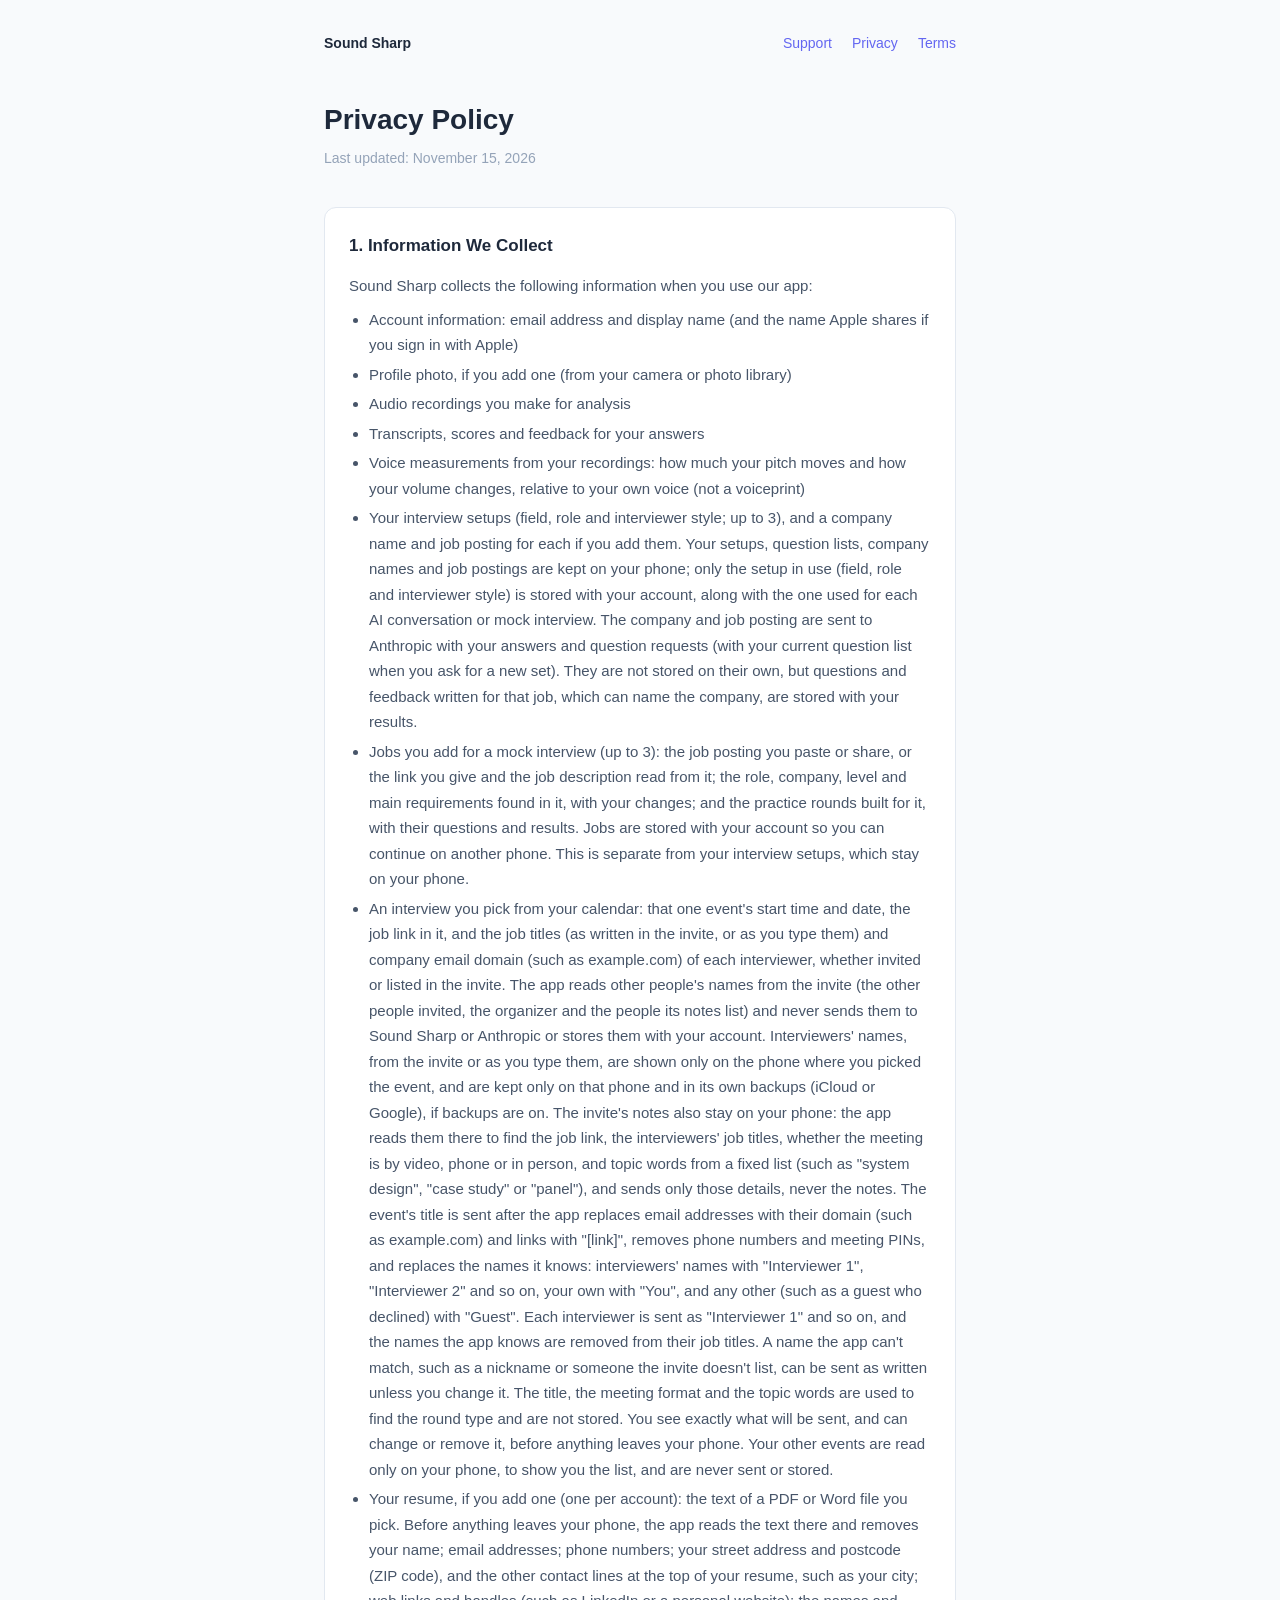
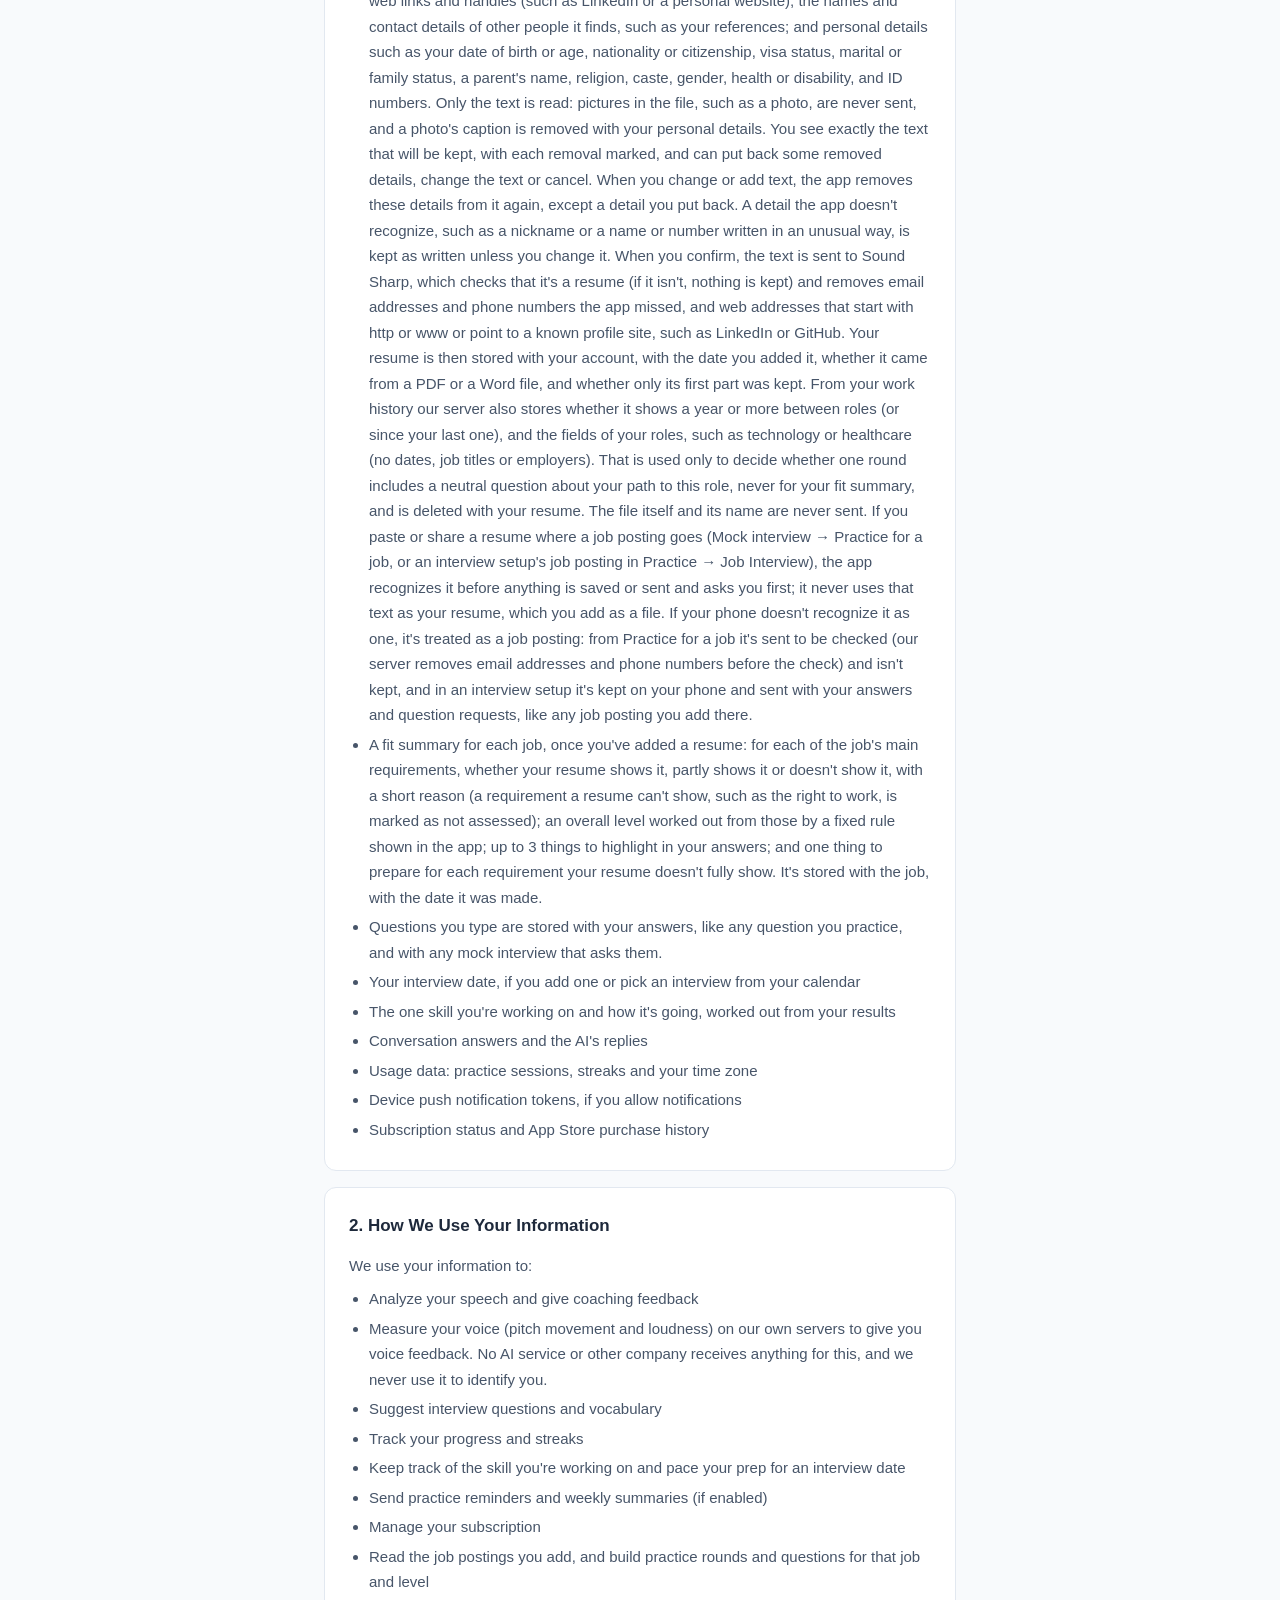
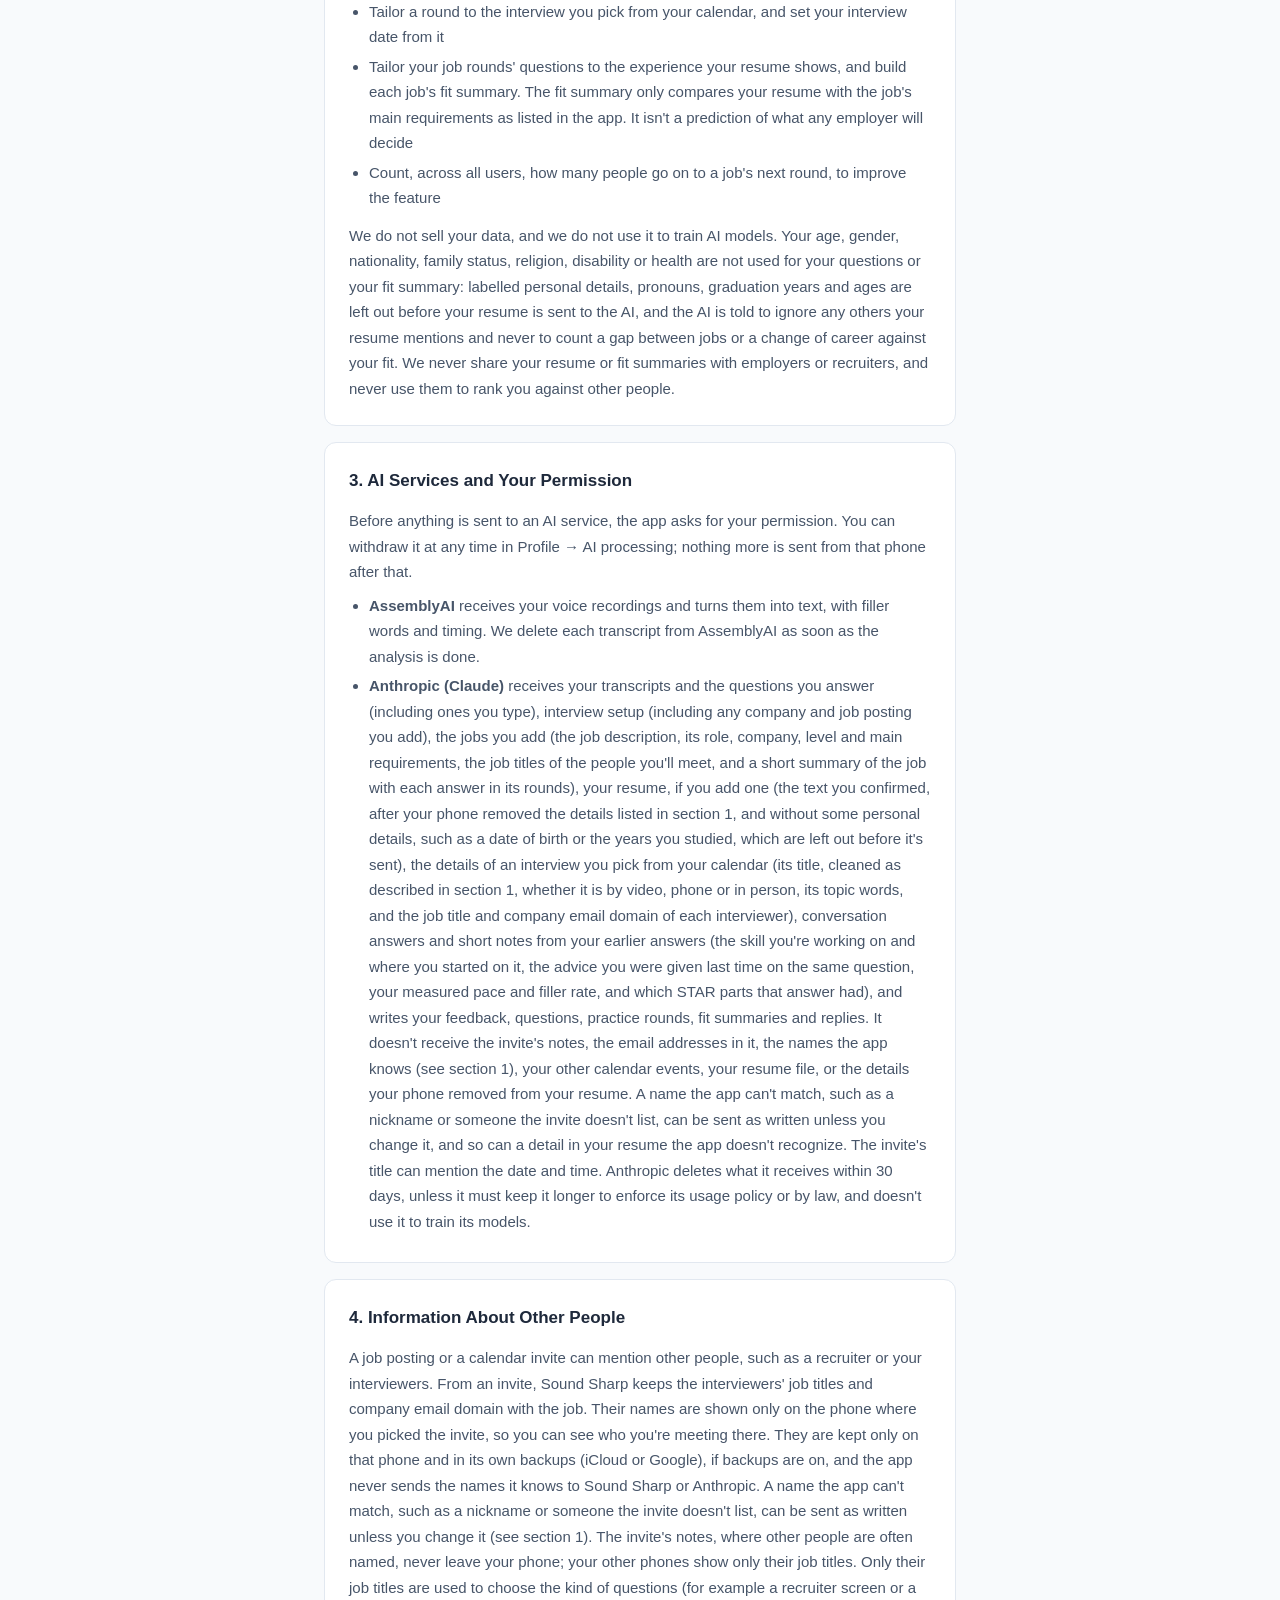
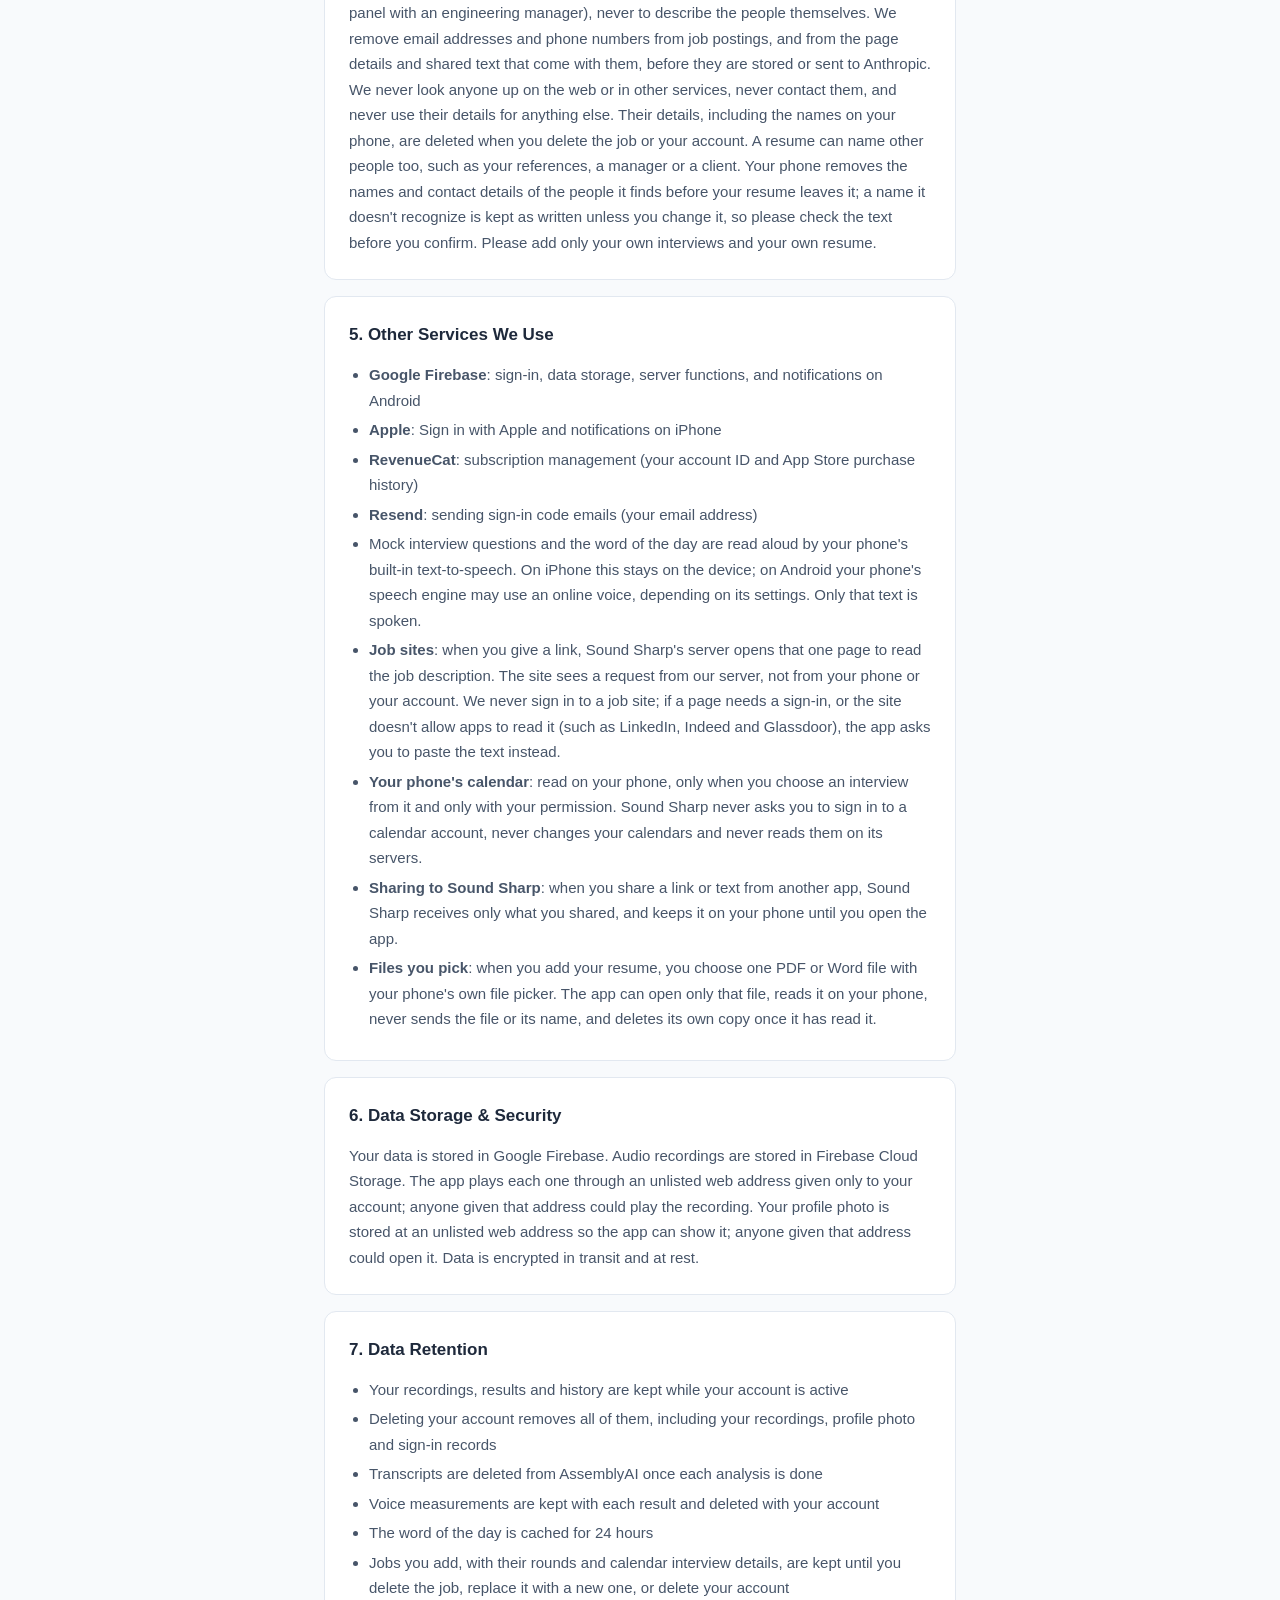
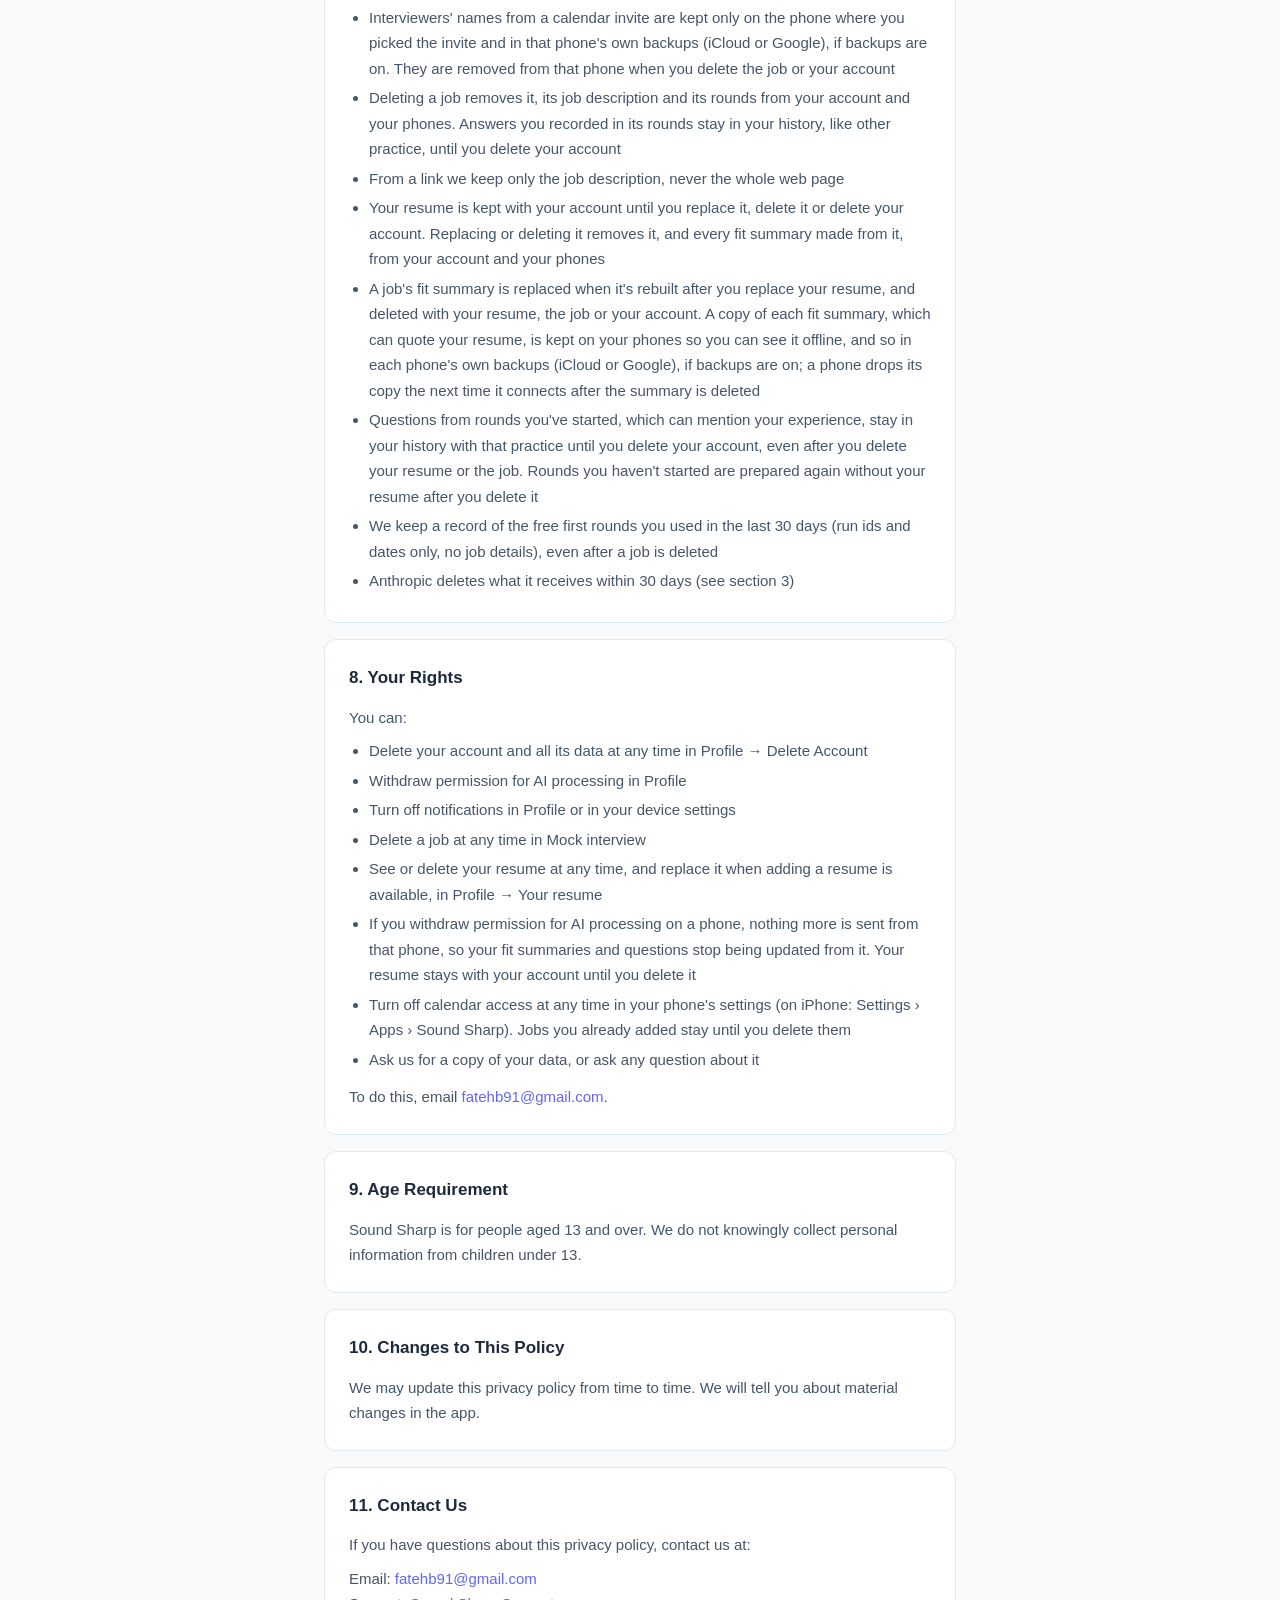
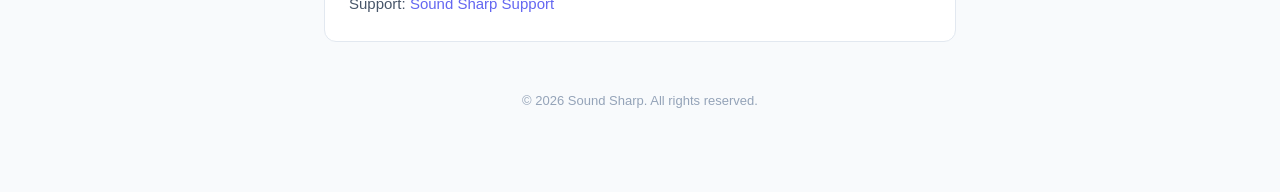
==== commit 64e3d5cf: "fix(014): the privacy policy says only what the server's backstop removes: email addresses, phone nu" ====
--- a/privacy.html
+++ b/privacy.html
@@ -16,7 +16,7 @@
     </nav>
 
     <h1>Privacy Policy</h1>
-    <p class="updated">Last updated: November 14, 2026</p>
+    <p class="updated">Last updated: November 15, 2026</p>
 
     <div class="section">
       <h2>1. Information We Collect</h2>
@@ -30,7 +30,7 @@
         <li>Your interview setups (field, role and interviewer style; up to 3), and a company name and job posting for each if you add them. Your setups, question lists, company names and job postings are kept on your phone; only the setup in use (field, role and interviewer style) is stored with your account, along with the one used for each AI conversation or mock interview. The company and job posting are sent to Anthropic with your answers and question requests (with your current question list when you ask for a new set). They are not stored on their own, but questions and feedback written for that job, which can name the company, are stored with your results.</li>
         <li>Jobs you add for a mock interview (up to 3): the job posting you paste or share, or the link you give and the job description read from it; the role, company, level and main requirements found in it, with your changes; and the practice rounds built for it, with their questions and results. Jobs are stored with your account so you can continue on another phone. This is separate from your interview setups, which stay on your phone.</li>
         <li>An interview you pick from your calendar: that one event's start time and date, the job link in it, and the job titles (as written in the invite, or as you type them) and company email domain (such as example.com) of each interviewer, whether invited or listed in the invite. The app reads other people's names from the invite (the other people invited, the organizer and the people its notes list) and never sends them to Sound Sharp or Anthropic or stores them with your account. Interviewers' names, from the invite or as you type them, are shown only on the phone where you picked the event, and are kept only on that phone and in its own backups (iCloud or Google), if backups are on. The invite's notes also stay on your phone: the app reads them there to find the job link, the interviewers' job titles, whether the meeting is by video, phone or in person, and topic words from a fixed list (such as "system design", "case study" or "panel"), and sends only those details, never the notes. The event's title is sent after the app replaces email addresses with their domain (such as example.com) and links with "[link]", removes phone numbers and meeting PINs, and replaces the names it knows: interviewers' names with "Interviewer 1", "Interviewer 2" and so on, your own with "You", and any other (such as a guest who declined) with "Guest". Each interviewer is sent as "Interviewer 1" and so on, and the names the app knows are removed from their job titles. A name the app can't match, such as a nickname or someone the invite doesn't list, can be sent as written unless you change it. The title, the meeting format and the topic words are used to find the round type and are not stored. You see exactly what will be sent, and can change or remove it, before anything leaves your phone. Your other events are read only on your phone, to show you the list, and are never sent or stored.</li>
-        <li>Your resume, if you add one (one per account): the text of a PDF or Word file you pick. Before anything leaves your phone, the app reads the text there and removes your name; email addresses; phone numbers; your street address and postcode (ZIP code), and the other contact lines at the top of your resume, such as your city; web links and handles (such as LinkedIn or a personal website); the names and contact details of other people it finds, such as your references; and personal details such as your date of birth or age, nationality or citizenship, visa status, marital or family status, a parent's name, religion, caste, gender, health or disability, and ID numbers. Only the text is read: pictures in the file, such as a photo, are never sent, and a photo's caption is removed with your personal details. You see exactly the text that will be kept, with each removal marked, and can put back some removed details, change the text or cancel. When you change or add text, the app removes these details from it again, except a detail you put back. A detail the app doesn't recognize, such as a nickname or a name or number written in an unusual way, is kept as written unless you change it. When you confirm, the text is sent to Sound Sharp, which checks that it's a resume (if it isn't, nothing is kept) and removes any email address, phone number or link the app missed. Your resume is then stored with your account, with the date you added it, whether it came from a PDF or a Word file, and whether only its first part was kept. From your work history our server also stores whether it shows a year or more between roles (or since your last one), and the fields of your roles, such as technology or healthcare (no dates, job titles or employers). That is used only to decide whether one round includes a neutral question about your path to this role, never for your fit summary, and is deleted with your resume. The file itself and its name are never sent. If you paste or share a resume where a job posting goes (Mock interview &rarr; Practice for a job, or an interview setup's job posting in Practice &rarr; Job Interview), the app recognizes it before anything is saved or sent and asks you first; it never uses that text as your resume, which you add as a file. If your phone doesn't recognize it as one, it's treated as a job posting: from Practice for a job it's sent to be checked (our server removes email addresses and phone numbers before the check) and isn't kept, and in an interview setup it's kept on your phone and sent with your answers and question requests, like any job posting you add there.</li>
+        <li>Your resume, if you add one (one per account): the text of a PDF or Word file you pick. Before anything leaves your phone, the app reads the text there and removes your name; email addresses; phone numbers; your street address and postcode (ZIP code), and the other contact lines at the top of your resume, such as your city; web links and handles (such as LinkedIn or a personal website); the names and contact details of other people it finds, such as your references; and personal details such as your date of birth or age, nationality or citizenship, visa status, marital or family status, a parent's name, religion, caste, gender, health or disability, and ID numbers. Only the text is read: pictures in the file, such as a photo, are never sent, and a photo's caption is removed with your personal details. You see exactly the text that will be kept, with each removal marked, and can put back some removed details, change the text or cancel. When you change or add text, the app removes these details from it again, except a detail you put back. A detail the app doesn't recognize, such as a nickname or a name or number written in an unusual way, is kept as written unless you change it. When you confirm, the text is sent to Sound Sharp, which checks that it's a resume (if it isn't, nothing is kept) and removes email addresses and phone numbers the app missed, and web addresses that start with http or www or point to a known profile site, such as LinkedIn or GitHub. Your resume is then stored with your account, with the date you added it, whether it came from a PDF or a Word file, and whether only its first part was kept. From your work history our server also stores whether it shows a year or more between roles (or since your last one), and the fields of your roles, such as technology or healthcare (no dates, job titles or employers). That is used only to decide whether one round includes a neutral question about your path to this role, never for your fit summary, and is deleted with your resume. The file itself and its name are never sent. If you paste or share a resume where a job posting goes (Mock interview &rarr; Practice for a job, or an interview setup's job posting in Practice &rarr; Job Interview), the app recognizes it before anything is saved or sent and asks you first; it never uses that text as your resume, which you add as a file. If your phone doesn't recognize it as one, it's treated as a job posting: from Practice for a job it's sent to be checked (our server removes email addresses and phone numbers before the check) and isn't kept, and in an interview setup it's kept on your phone and sent with your answers and question requests, like any job posting you add there.</li>
         <li>A fit summary for each job, once you've added a resume: for each of the job's main requirements, whether your resume shows it, partly shows it or doesn't show it, with a short reason (a requirement a resume can't show, such as the right to work, is marked as not assessed); an overall level worked out from those by a fixed rule shown in the app; up to 3 things to highlight in your answers; and one thing to prepare for each requirement your resume doesn't fully show. It's stored with the job, with the date it was made.</li>
         <li>Questions you type are stored with your answers, like any question you practice, and with any mock interview that asks them.</li>
         <li>Your interview date, if you add one or pick an interview from your calendar</li>
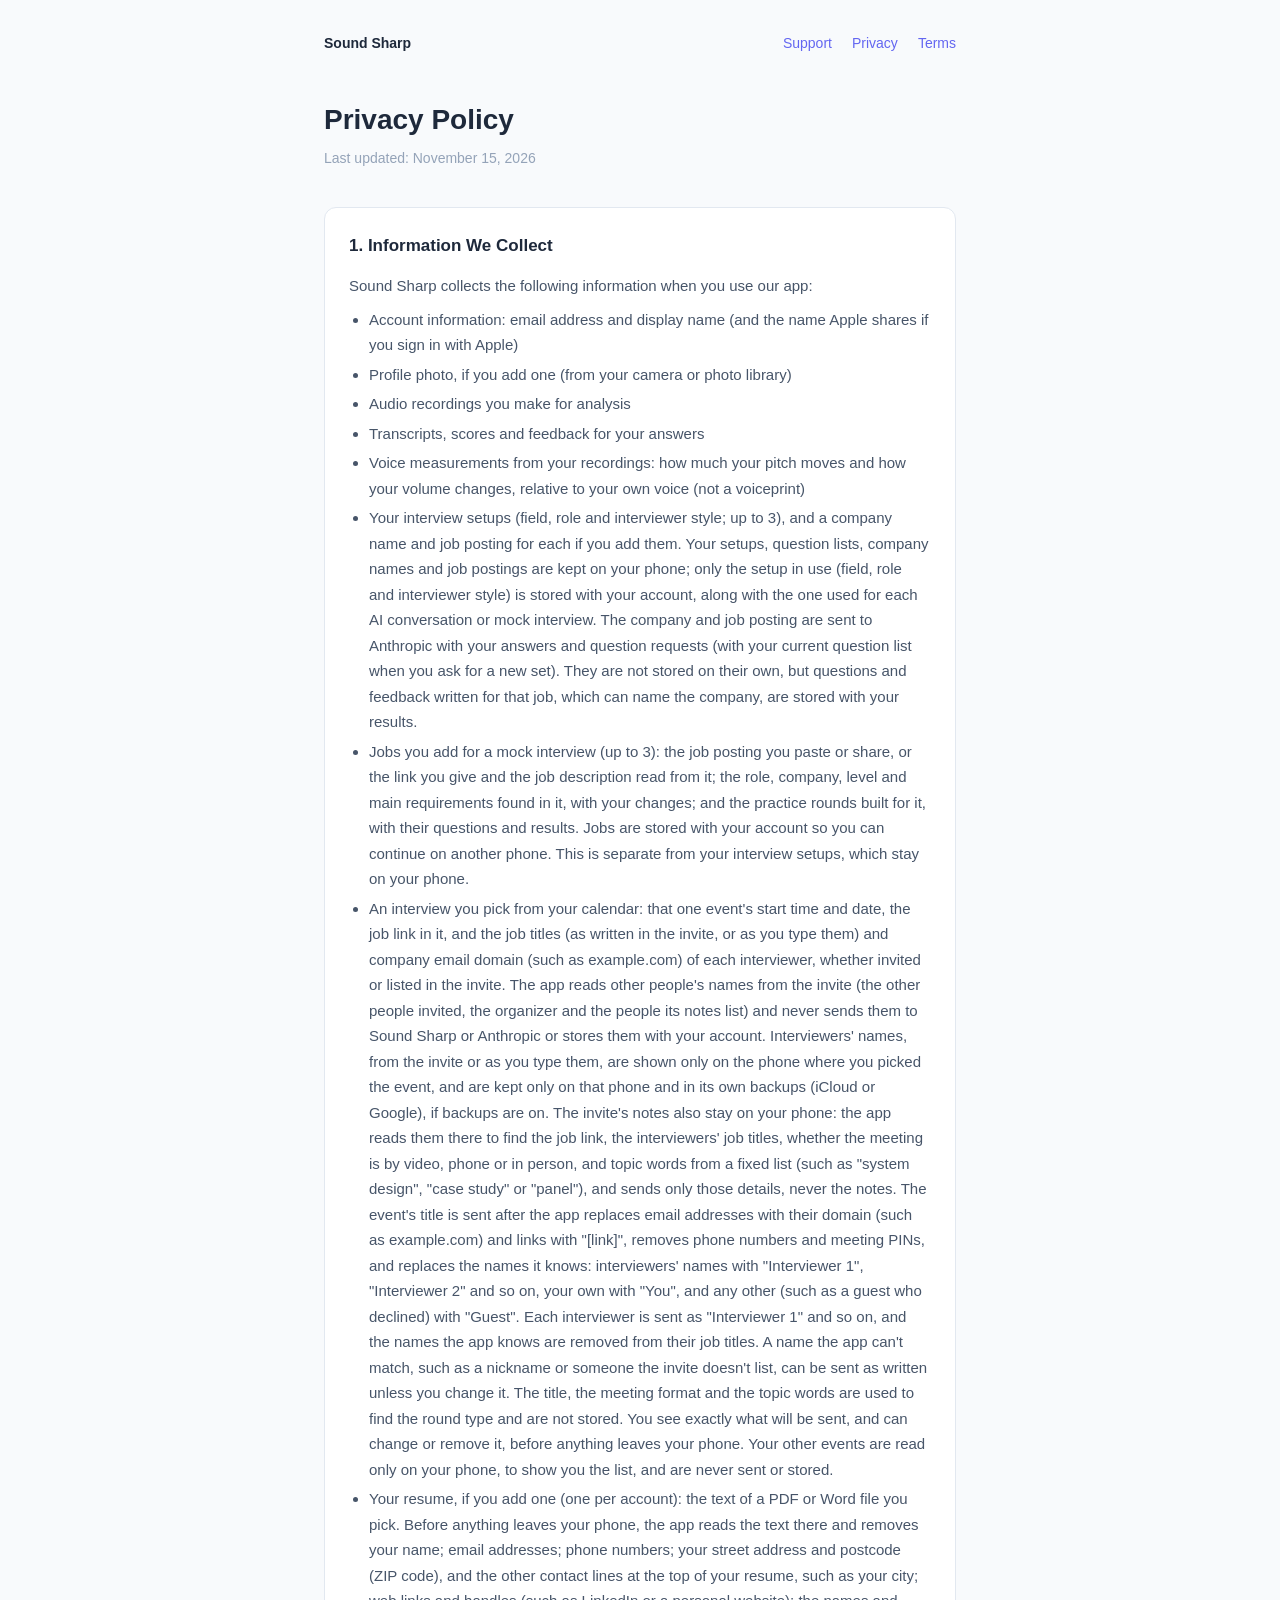
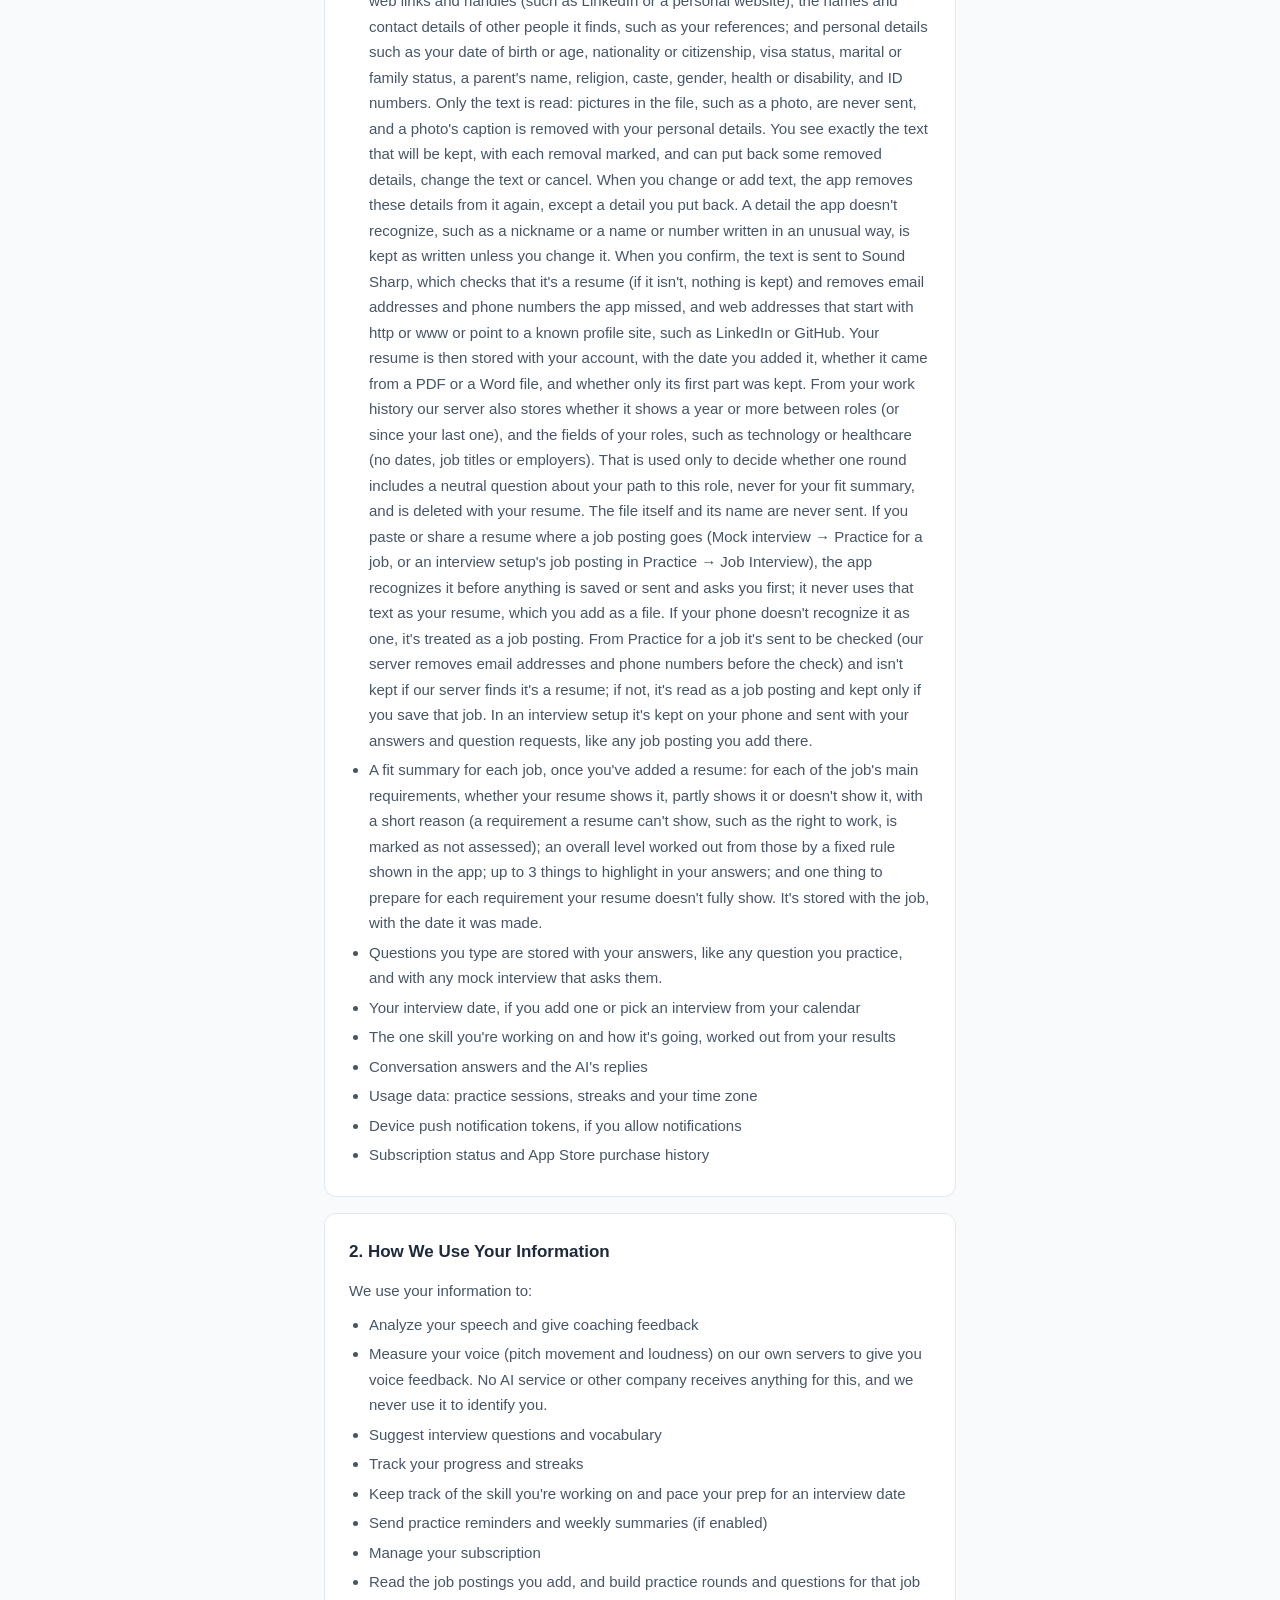
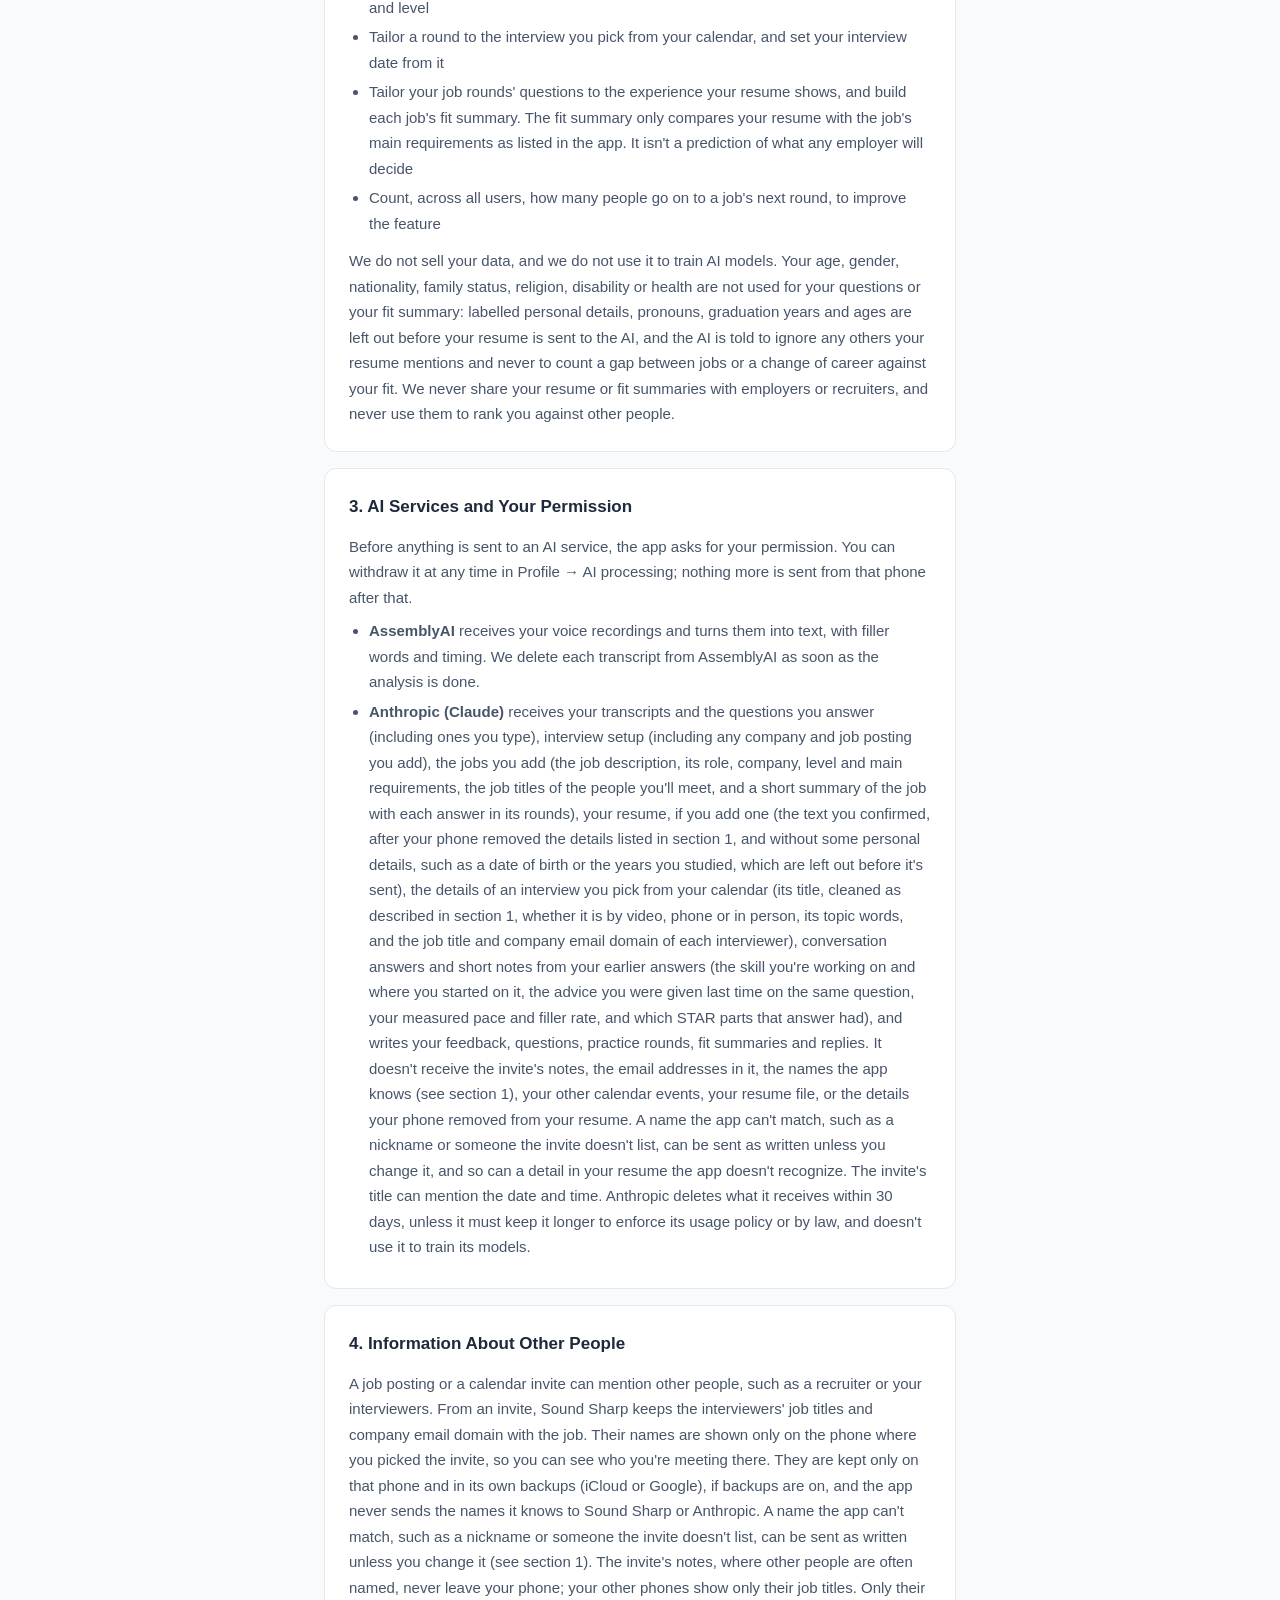
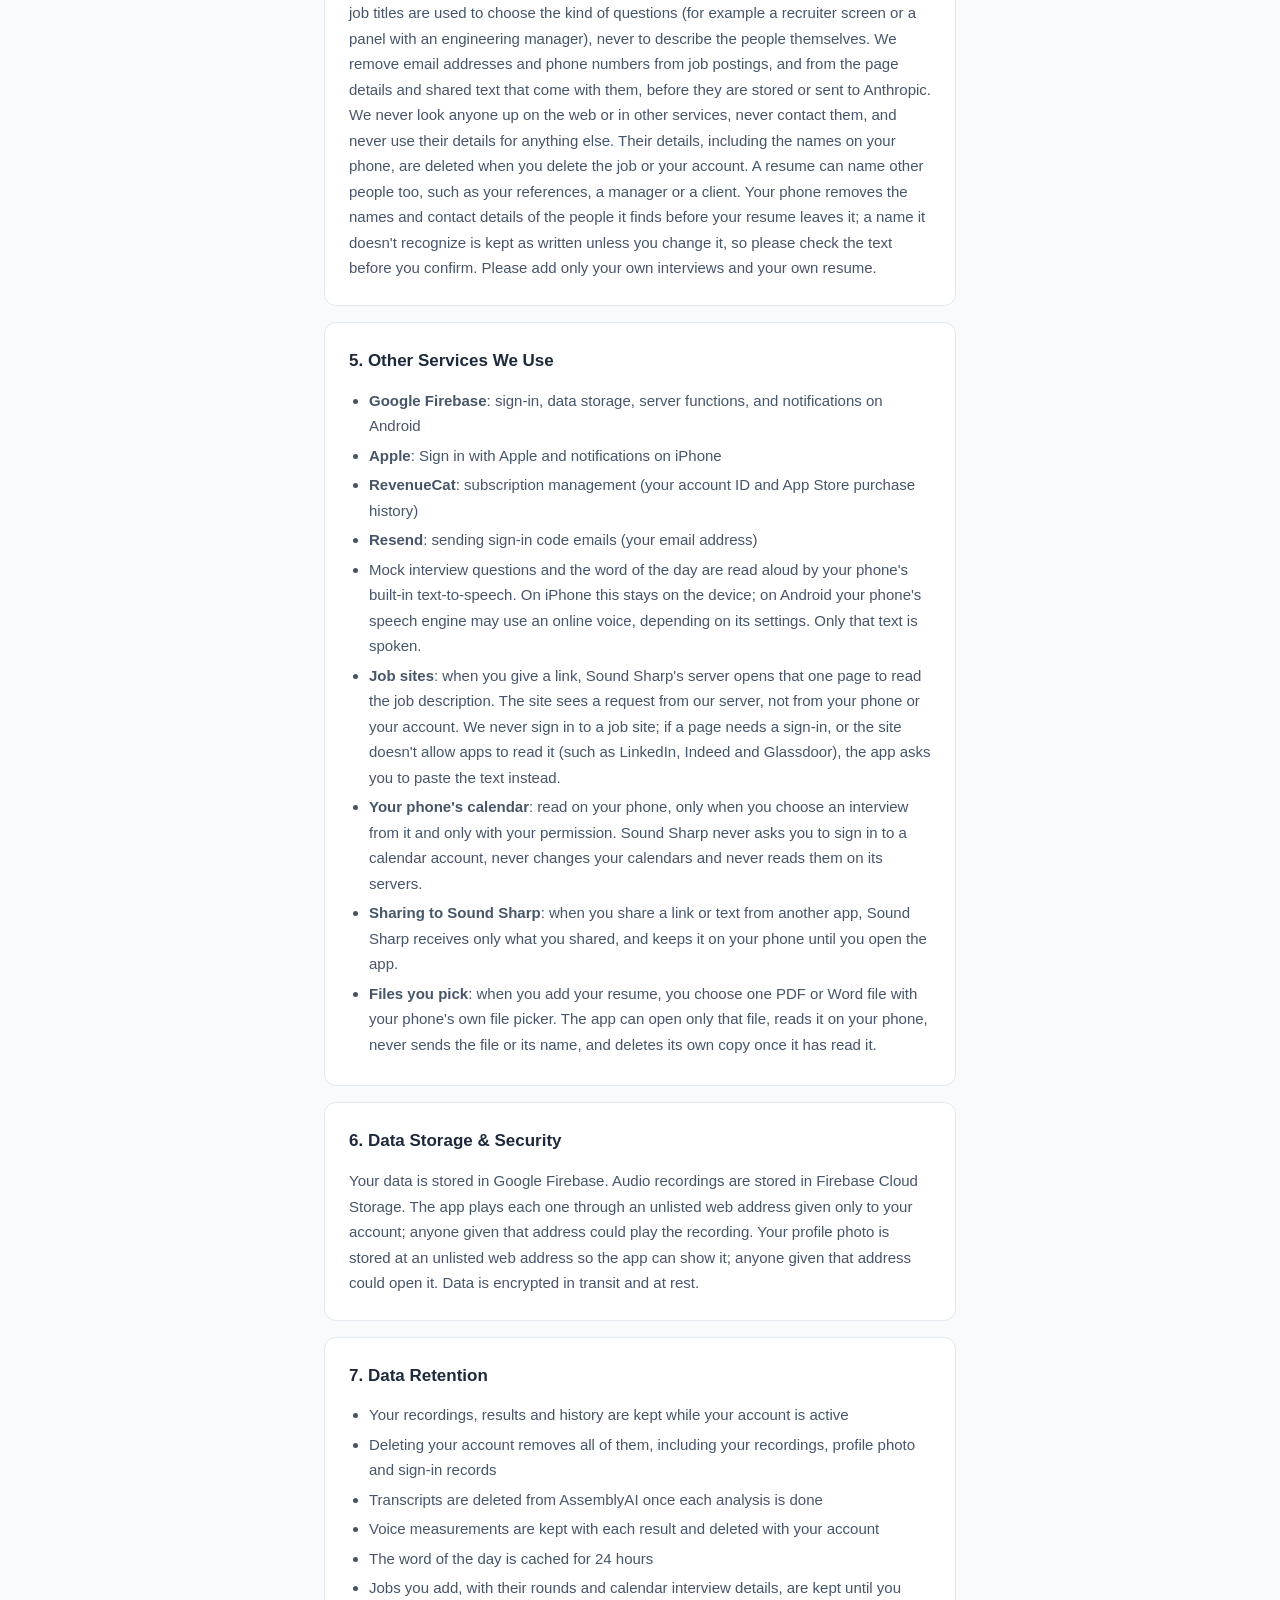
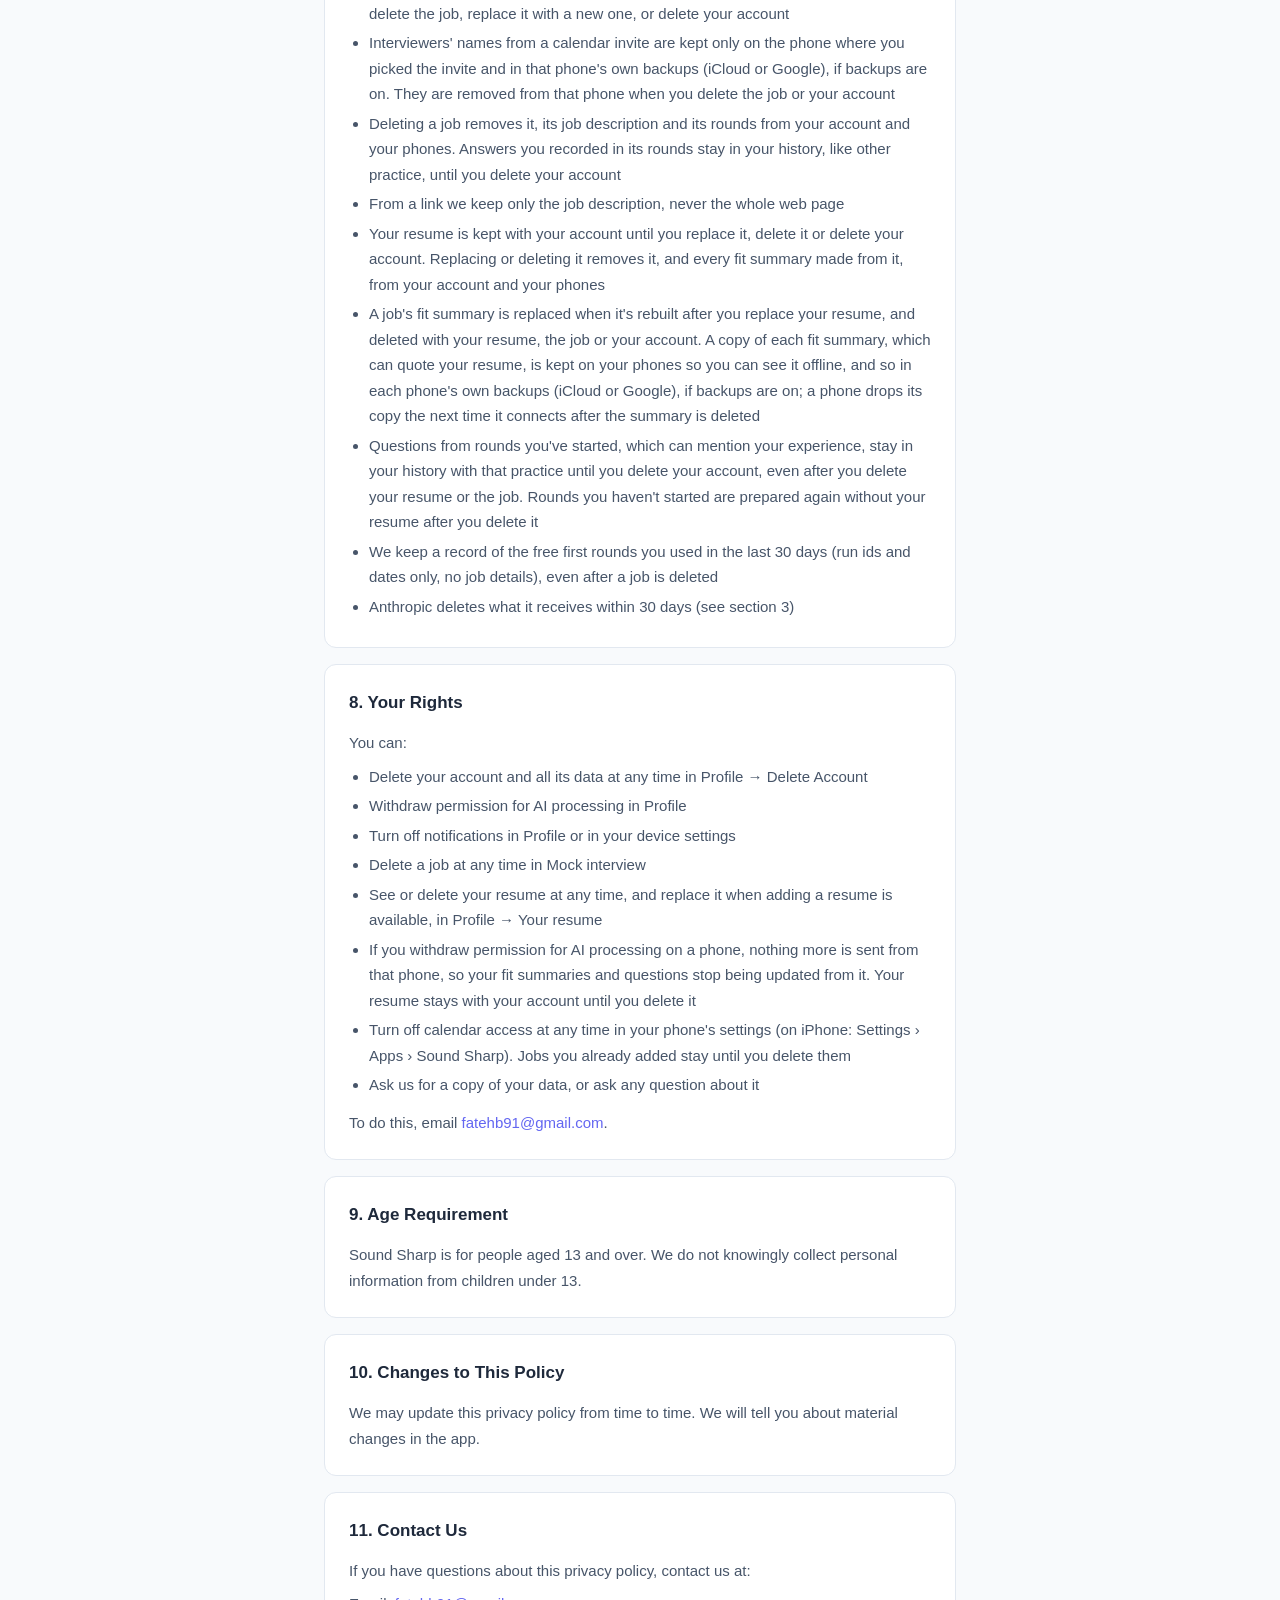
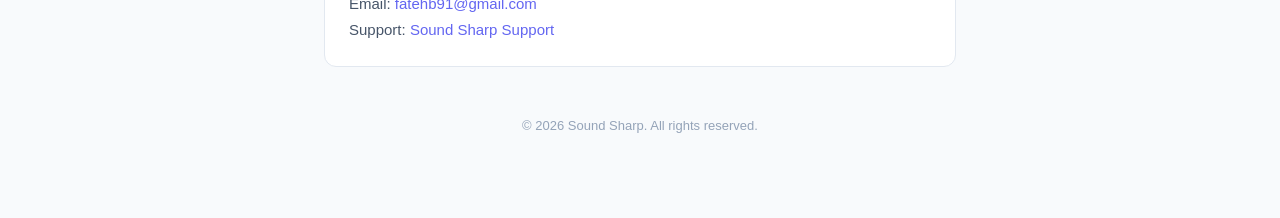
==== commit 763837d1: "fix(014): the privacy policy says a resume pasted in Practice for a job that the phone doesn't recog" ====
--- a/privacy.html
+++ b/privacy.html
@@ -30,7 +30,7 @@
         <li>Your interview setups (field, role and interviewer style; up to 3), and a company name and job posting for each if you add them. Your setups, question lists, company names and job postings are kept on your phone; only the setup in use (field, role and interviewer style) is stored with your account, along with the one used for each AI conversation or mock interview. The company and job posting are sent to Anthropic with your answers and question requests (with your current question list when you ask for a new set). They are not stored on their own, but questions and feedback written for that job, which can name the company, are stored with your results.</li>
         <li>Jobs you add for a mock interview (up to 3): the job posting you paste or share, or the link you give and the job description read from it; the role, company, level and main requirements found in it, with your changes; and the practice rounds built for it, with their questions and results. Jobs are stored with your account so you can continue on another phone. This is separate from your interview setups, which stay on your phone.</li>
         <li>An interview you pick from your calendar: that one event's start time and date, the job link in it, and the job titles (as written in the invite, or as you type them) and company email domain (such as example.com) of each interviewer, whether invited or listed in the invite. The app reads other people's names from the invite (the other people invited, the organizer and the people its notes list) and never sends them to Sound Sharp or Anthropic or stores them with your account. Interviewers' names, from the invite or as you type them, are shown only on the phone where you picked the event, and are kept only on that phone and in its own backups (iCloud or Google), if backups are on. The invite's notes also stay on your phone: the app reads them there to find the job link, the interviewers' job titles, whether the meeting is by video, phone or in person, and topic words from a fixed list (such as "system design", "case study" or "panel"), and sends only those details, never the notes. The event's title is sent after the app replaces email addresses with their domain (such as example.com) and links with "[link]", removes phone numbers and meeting PINs, and replaces the names it knows: interviewers' names with "Interviewer 1", "Interviewer 2" and so on, your own with "You", and any other (such as a guest who declined) with "Guest". Each interviewer is sent as "Interviewer 1" and so on, and the names the app knows are removed from their job titles. A name the app can't match, such as a nickname or someone the invite doesn't list, can be sent as written unless you change it. The title, the meeting format and the topic words are used to find the round type and are not stored. You see exactly what will be sent, and can change or remove it, before anything leaves your phone. Your other events are read only on your phone, to show you the list, and are never sent or stored.</li>
-        <li>Your resume, if you add one (one per account): the text of a PDF or Word file you pick. Before anything leaves your phone, the app reads the text there and removes your name; email addresses; phone numbers; your street address and postcode (ZIP code), and the other contact lines at the top of your resume, such as your city; web links and handles (such as LinkedIn or a personal website); the names and contact details of other people it finds, such as your references; and personal details such as your date of birth or age, nationality or citizenship, visa status, marital or family status, a parent's name, religion, caste, gender, health or disability, and ID numbers. Only the text is read: pictures in the file, such as a photo, are never sent, and a photo's caption is removed with your personal details. You see exactly the text that will be kept, with each removal marked, and can put back some removed details, change the text or cancel. When you change or add text, the app removes these details from it again, except a detail you put back. A detail the app doesn't recognize, such as a nickname or a name or number written in an unusual way, is kept as written unless you change it. When you confirm, the text is sent to Sound Sharp, which checks that it's a resume (if it isn't, nothing is kept) and removes email addresses and phone numbers the app missed, and web addresses that start with http or www or point to a known profile site, such as LinkedIn or GitHub. Your resume is then stored with your account, with the date you added it, whether it came from a PDF or a Word file, and whether only its first part was kept. From your work history our server also stores whether it shows a year or more between roles (or since your last one), and the fields of your roles, such as technology or healthcare (no dates, job titles or employers). That is used only to decide whether one round includes a neutral question about your path to this role, never for your fit summary, and is deleted with your resume. The file itself and its name are never sent. If you paste or share a resume where a job posting goes (Mock interview &rarr; Practice for a job, or an interview setup's job posting in Practice &rarr; Job Interview), the app recognizes it before anything is saved or sent and asks you first; it never uses that text as your resume, which you add as a file. If your phone doesn't recognize it as one, it's treated as a job posting: from Practice for a job it's sent to be checked (our server removes email addresses and phone numbers before the check) and isn't kept, and in an interview setup it's kept on your phone and sent with your answers and question requests, like any job posting you add there.</li>
+        <li>Your resume, if you add one (one per account): the text of a PDF or Word file you pick. Before anything leaves your phone, the app reads the text there and removes your name; email addresses; phone numbers; your street address and postcode (ZIP code), and the other contact lines at the top of your resume, such as your city; web links and handles (such as LinkedIn or a personal website); the names and contact details of other people it finds, such as your references; and personal details such as your date of birth or age, nationality or citizenship, visa status, marital or family status, a parent's name, religion, caste, gender, health or disability, and ID numbers. Only the text is read: pictures in the file, such as a photo, are never sent, and a photo's caption is removed with your personal details. You see exactly the text that will be kept, with each removal marked, and can put back some removed details, change the text or cancel. When you change or add text, the app removes these details from it again, except a detail you put back. A detail the app doesn't recognize, such as a nickname or a name or number written in an unusual way, is kept as written unless you change it. When you confirm, the text is sent to Sound Sharp, which checks that it's a resume (if it isn't, nothing is kept) and removes email addresses and phone numbers the app missed, and web addresses that start with http or www or point to a known profile site, such as LinkedIn or GitHub. Your resume is then stored with your account, with the date you added it, whether it came from a PDF or a Word file, and whether only its first part was kept. From your work history our server also stores whether it shows a year or more between roles (or since your last one), and the fields of your roles, such as technology or healthcare (no dates, job titles or employers). That is used only to decide whether one round includes a neutral question about your path to this role, never for your fit summary, and is deleted with your resume. The file itself and its name are never sent. If you paste or share a resume where a job posting goes (Mock interview &rarr; Practice for a job, or an interview setup's job posting in Practice &rarr; Job Interview), the app recognizes it before anything is saved or sent and asks you first; it never uses that text as your resume, which you add as a file. If your phone doesn't recognize it as one, it's treated as a job posting. From Practice for a job it's sent to be checked (our server removes email addresses and phone numbers before the check) and isn't kept if our server finds it's a resume; if not, it's read as a job posting and kept only if you save that job. In an interview setup it's kept on your phone and sent with your answers and question requests, like any job posting you add there.</li>
         <li>A fit summary for each job, once you've added a resume: for each of the job's main requirements, whether your resume shows it, partly shows it or doesn't show it, with a short reason (a requirement a resume can't show, such as the right to work, is marked as not assessed); an overall level worked out from those by a fixed rule shown in the app; up to 3 things to highlight in your answers; and one thing to prepare for each requirement your resume doesn't fully show. It's stored with the job, with the date it was made.</li>
         <li>Questions you type are stored with your answers, like any question you practice, and with any mock interview that asks them.</li>
         <li>Your interview date, if you add one or pick an interview from your calendar</li>
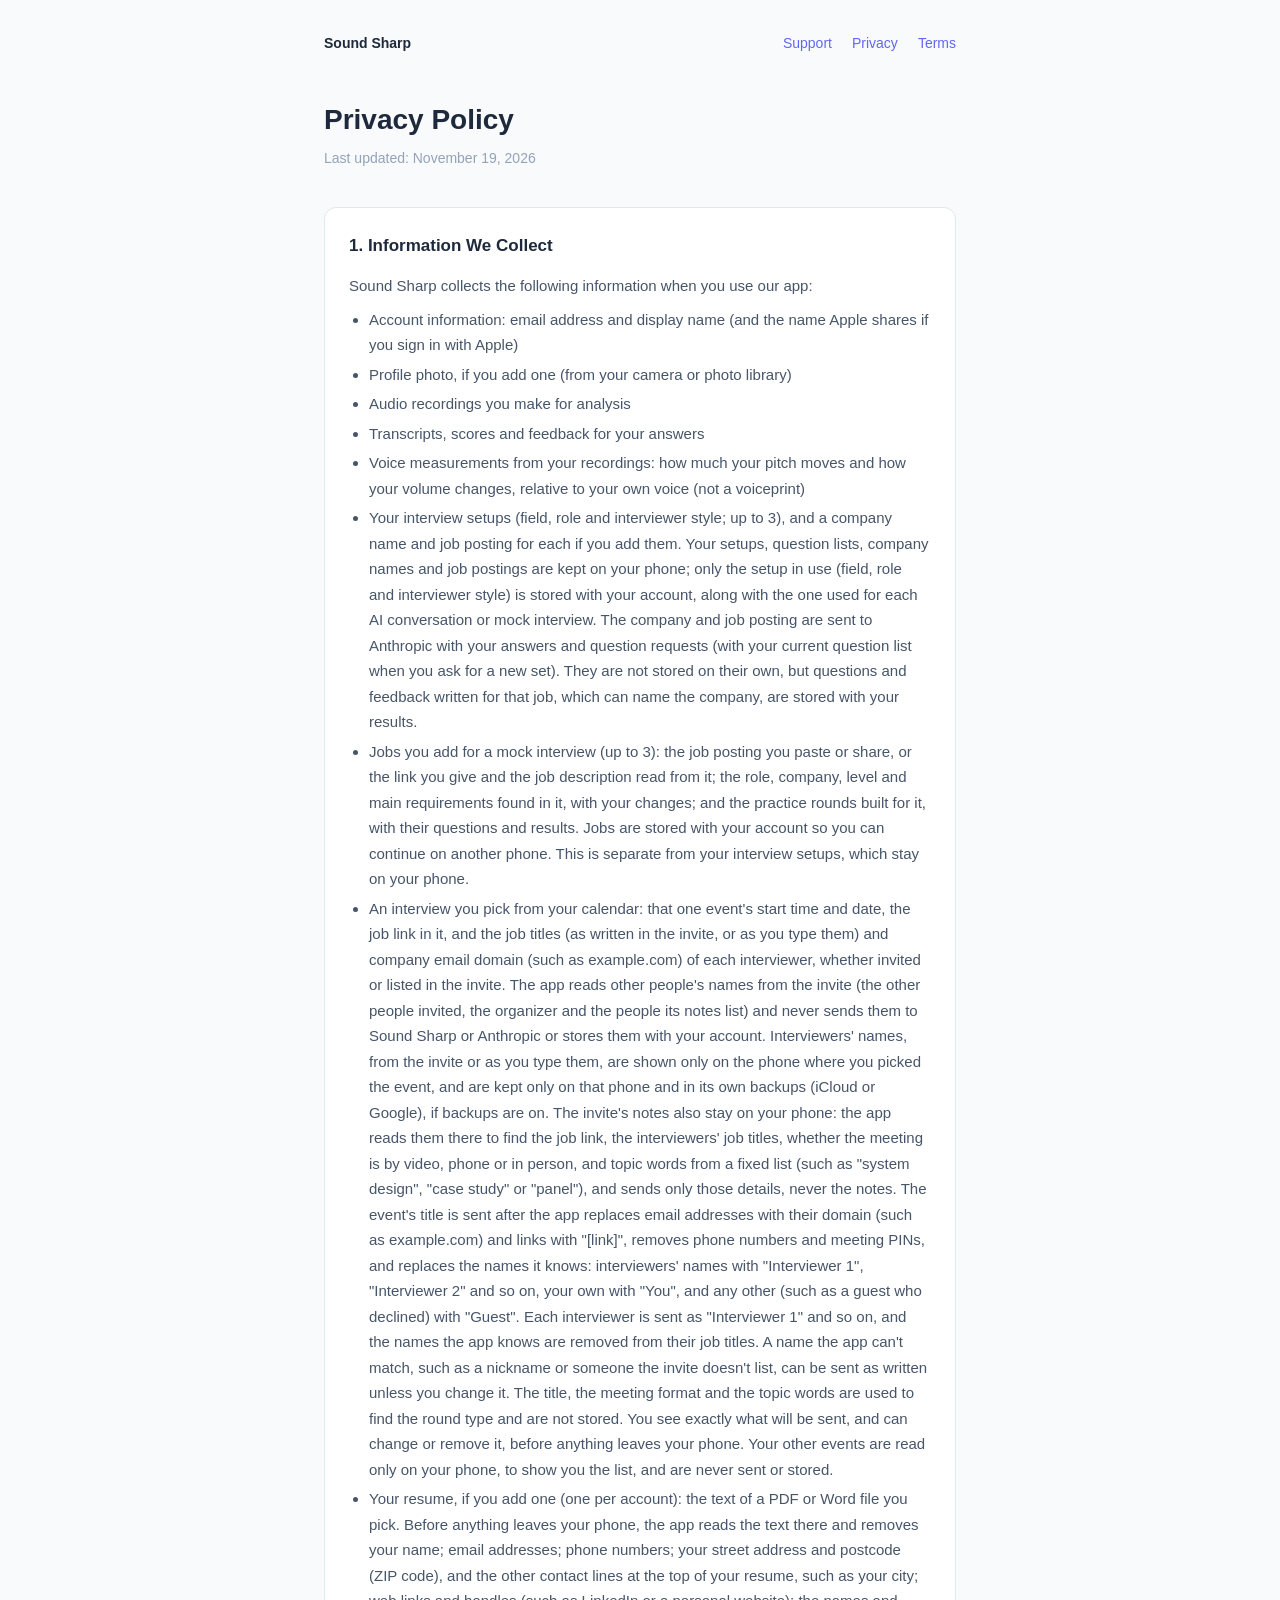
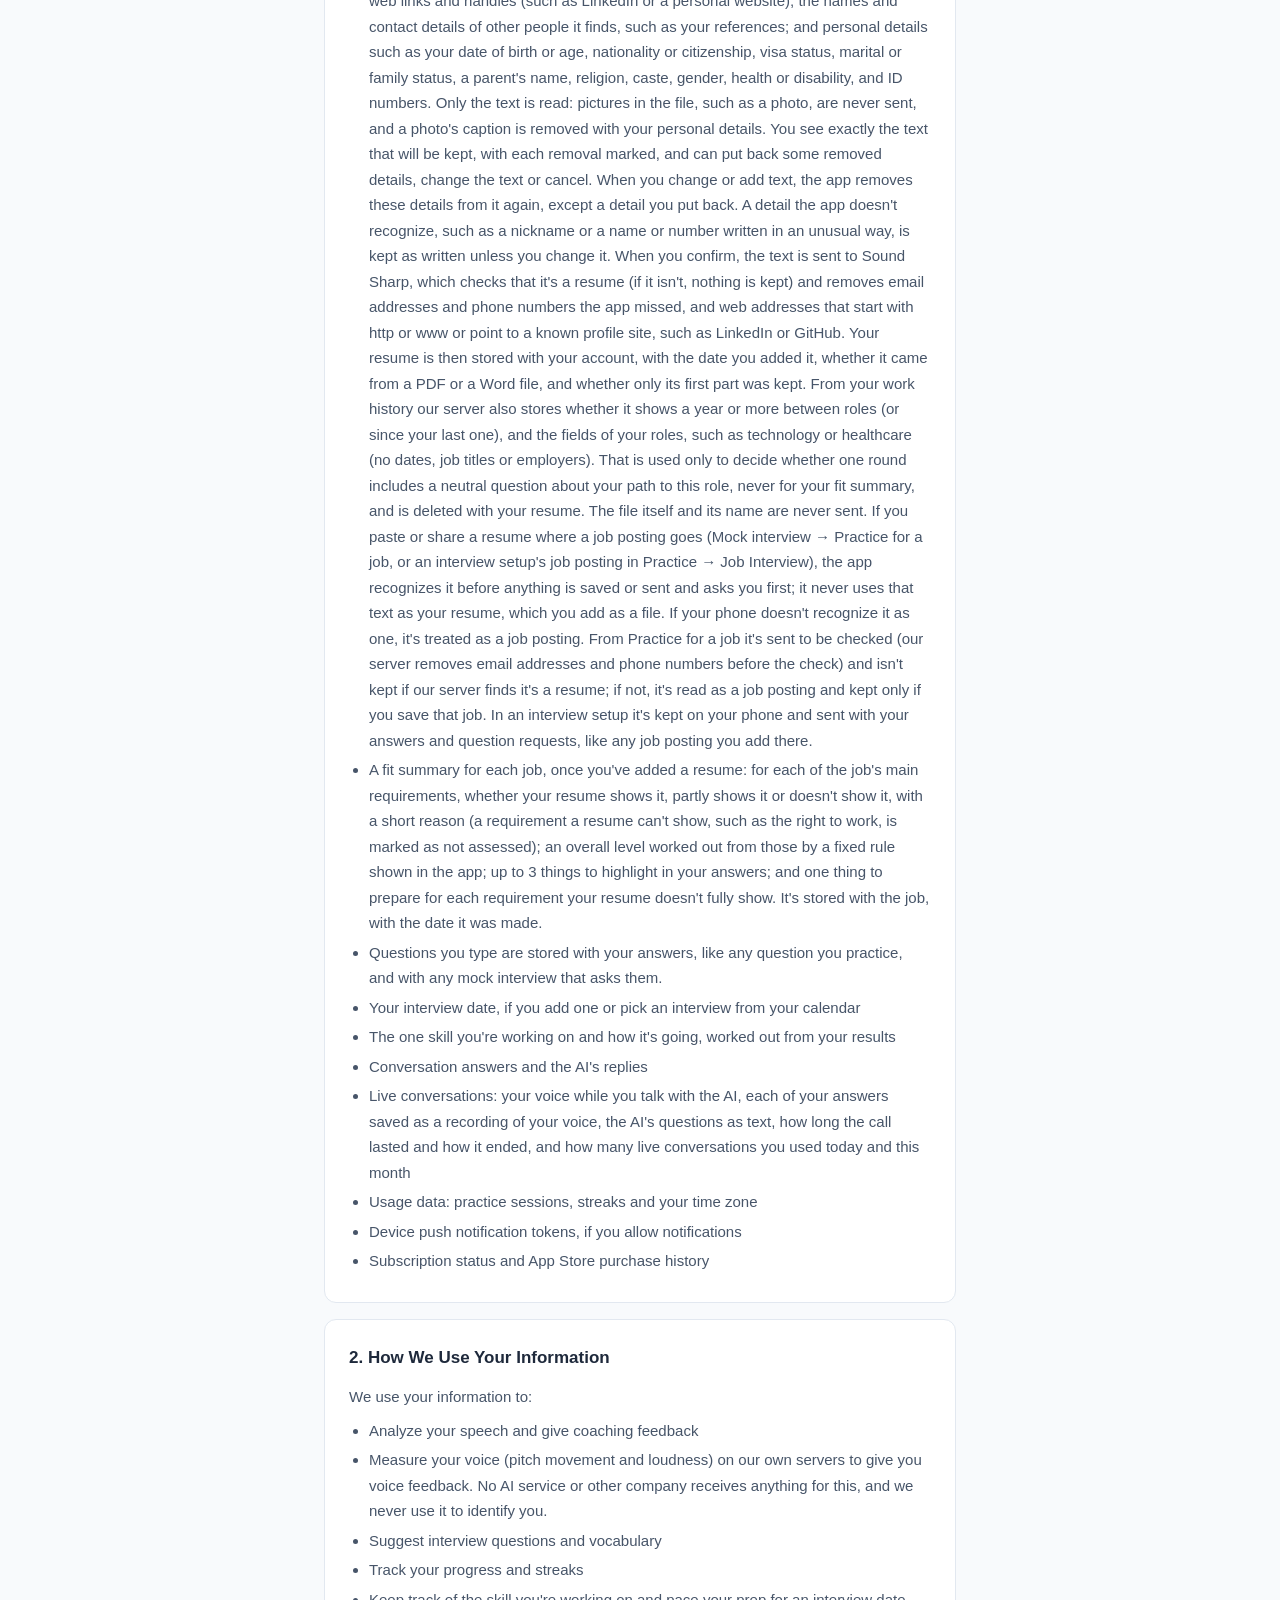
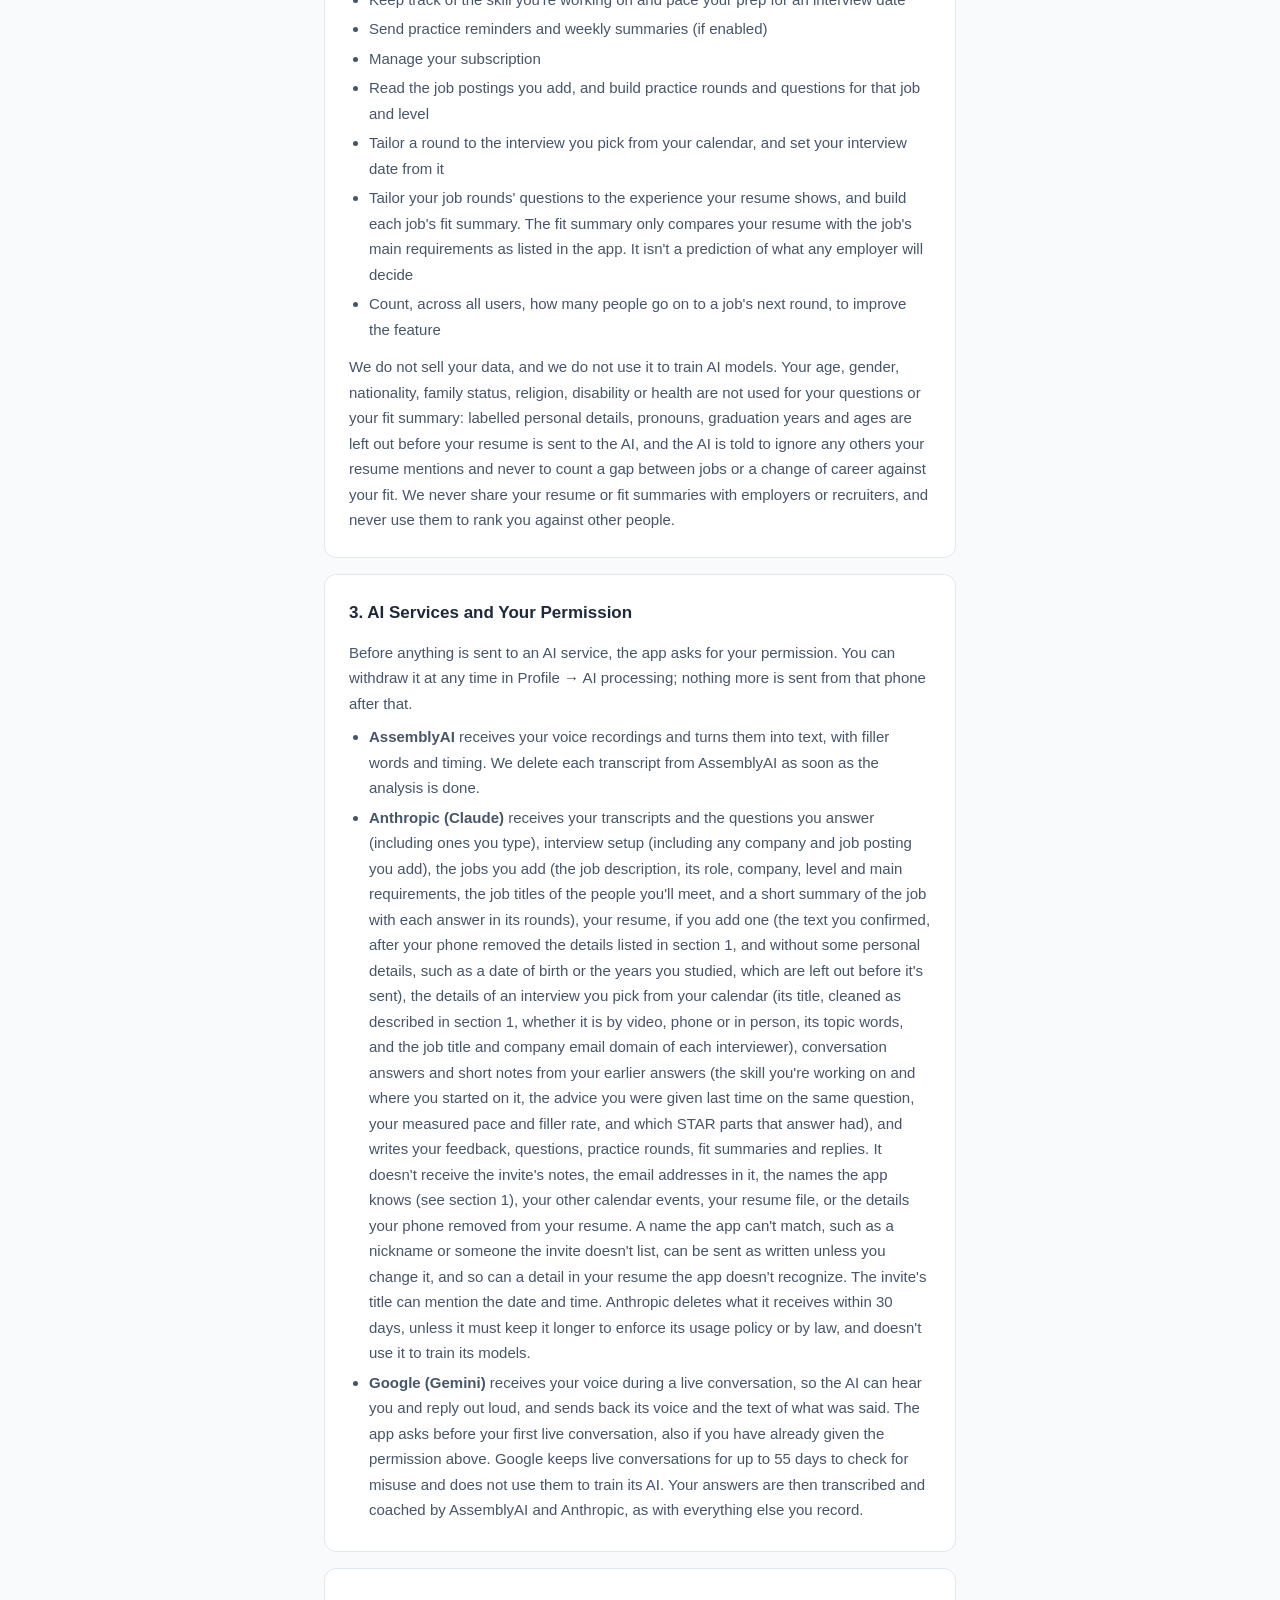
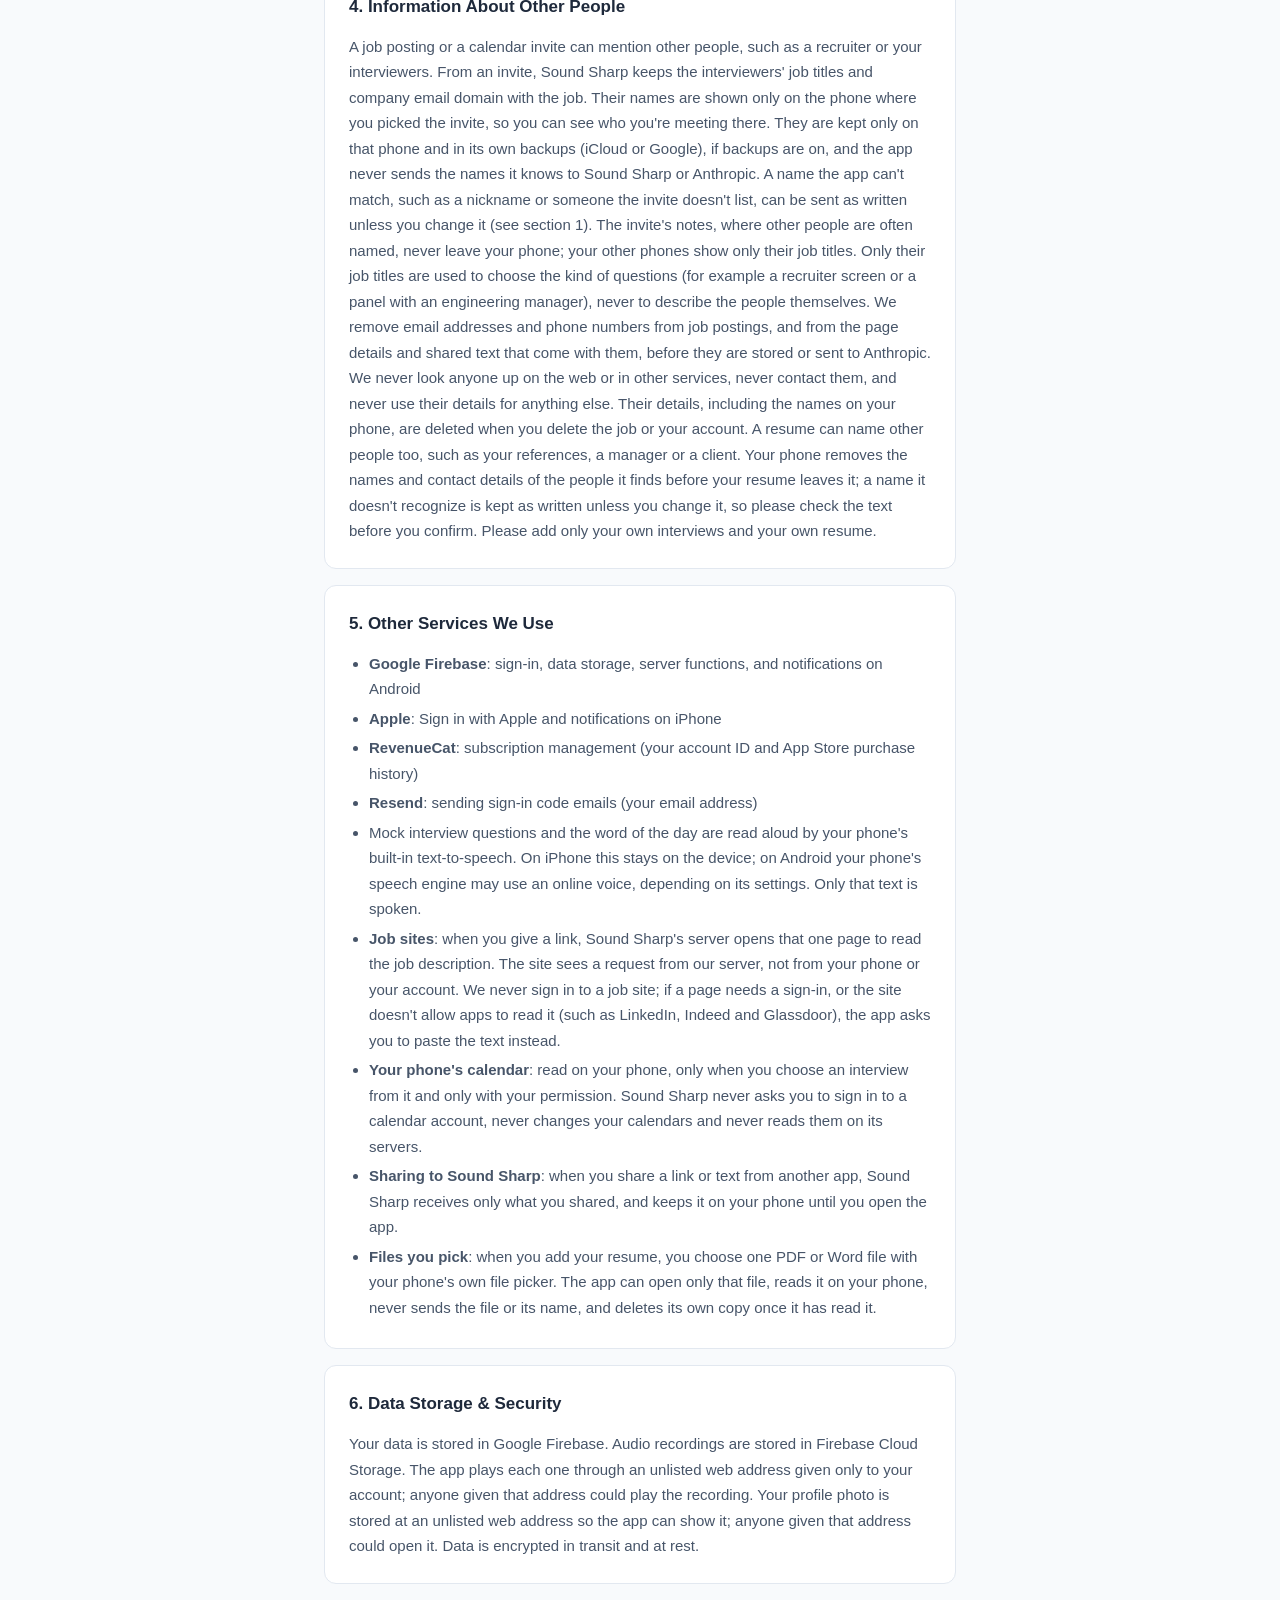
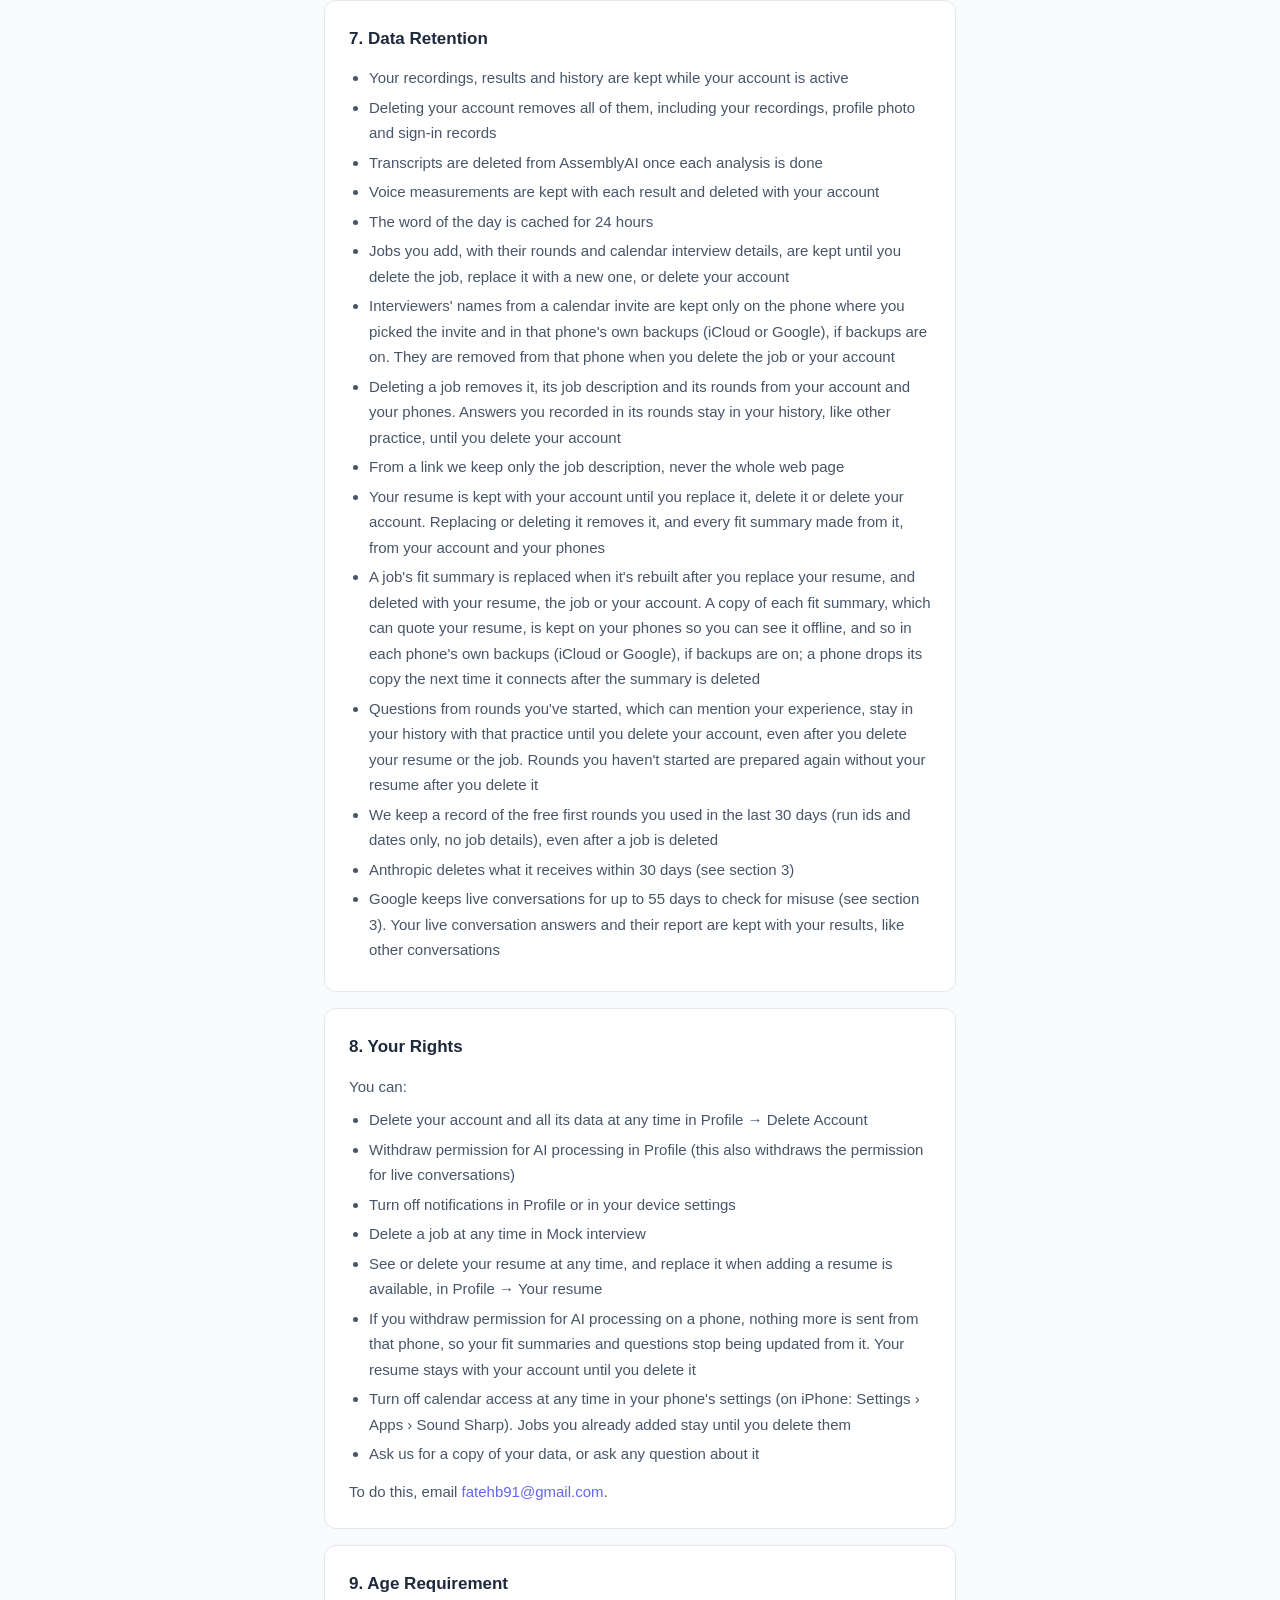
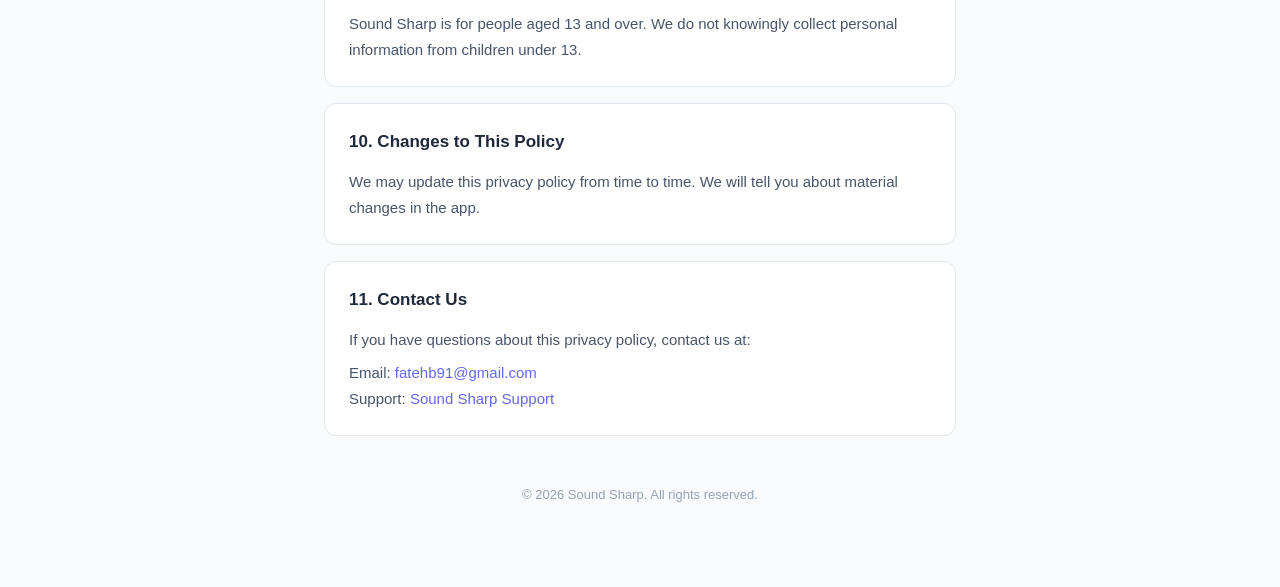
==== commit 8eef91d1: "privacy: live conversations with Google Gemini (feature 003) Same words as the app's privacy screen " ====
--- a/privacy.html
+++ b/privacy.html
@@ -16,7 +16,7 @@
     </nav>
 
     <h1>Privacy Policy</h1>
-    <p class="updated">Last updated: November 15, 2026</p>
+    <p class="updated">Last updated: November 19, 2026</p>
 
     <div class="section">
       <h2>1. Information We Collect</h2>
@@ -36,6 +36,7 @@
         <li>Your interview date, if you add one or pick an interview from your calendar</li>
         <li>The one skill you're working on and how it's going, worked out from your results</li>
         <li>Conversation answers and the AI's replies</li>
+        <li>Live conversations: your voice while you talk with the AI, each of your answers saved as a recording of your voice, the AI's questions as text, how long the call lasted and how it ended, and how many live conversations you used today and this month</li>
         <li>Usage data: practice sessions, streaks and your time zone</li>
         <li>Device push notification tokens, if you allow notifications</li>
         <li>Subscription status and App Store purchase history</li>
@@ -67,6 +68,7 @@
       <ul>
         <li><strong>AssemblyAI</strong> receives your voice recordings and turns them into text, with filler words and timing. We delete each transcript from AssemblyAI as soon as the analysis is done.</li>
         <li><strong>Anthropic (Claude)</strong> receives your transcripts and the questions you answer (including ones you type), interview setup (including any company and job posting you add), the jobs you add (the job description, its role, company, level and main requirements, the job titles of the people you'll meet, and a short summary of the job with each answer in its rounds), your resume, if you add one (the text you confirmed, after your phone removed the details listed in section 1, and without some personal details, such as a date of birth or the years you studied, which are left out before it's sent), the details of an interview you pick from your calendar (its title, cleaned as described in section 1, whether it is by video, phone or in person, its topic words, and the job title and company email domain of each interviewer), conversation answers and short notes from your earlier answers (the skill you're working on and where you started on it, the advice you were given last time on the same question, your measured pace and filler rate, and which STAR parts that answer had), and writes your feedback, questions, practice rounds, fit summaries and replies. It doesn't receive the invite's notes, the email addresses in it, the names the app knows (see section 1), your other calendar events, your resume file, or the details your phone removed from your resume. A name the app can't match, such as a nickname or someone the invite doesn't list, can be sent as written unless you change it, and so can a detail in your resume the app doesn't recognize. The invite's title can mention the date and time. Anthropic deletes what it receives within 30 days, unless it must keep it longer to enforce its usage policy or by law, and doesn't use it to train its models.</li>
+        <li><strong>Google (Gemini)</strong> receives your voice during a live conversation, so the AI can hear you and reply out loud, and sends back its voice and the text of what was said. The app asks before your first live conversation, also if you have already given the permission above. Google keeps live conversations for up to 55 days to check for misuse and does not use them to train its AI. Your answers are then transcribed and coached by AssemblyAI and Anthropic, as with everything else you record.</li>
       </ul>
     </div>
 
@@ -113,6 +115,7 @@
         <li>Questions from rounds you've started, which can mention your experience, stay in your history with that practice until you delete your account, even after you delete your resume or the job. Rounds you haven't started are prepared again without your resume after you delete it</li>
         <li>We keep a record of the free first rounds you used in the last 30 days (run ids and dates only, no job details), even after a job is deleted</li>
         <li>Anthropic deletes what it receives within 30 days (see section 3)</li>
+        <li>Google keeps live conversations for up to 55 days to check for misuse (see section 3). Your live conversation answers and their report are kept with your results, like other conversations</li>
       </ul>
     </div>
 
@@ -121,7 +124,7 @@
       <p>You can:</p>
       <ul>
         <li>Delete your account and all its data at any time in Profile &rarr; Delete Account</li>
-        <li>Withdraw permission for AI processing in Profile</li>
+        <li>Withdraw permission for AI processing in Profile (this also withdraws the permission for live conversations)</li>
         <li>Turn off notifications in Profile or in your device settings</li>
         <li>Delete a job at any time in Mock interview</li>
         <li>See or delete your resume at any time, and replace it when adding a resume is available, in Profile &rarr; Your resume</li>
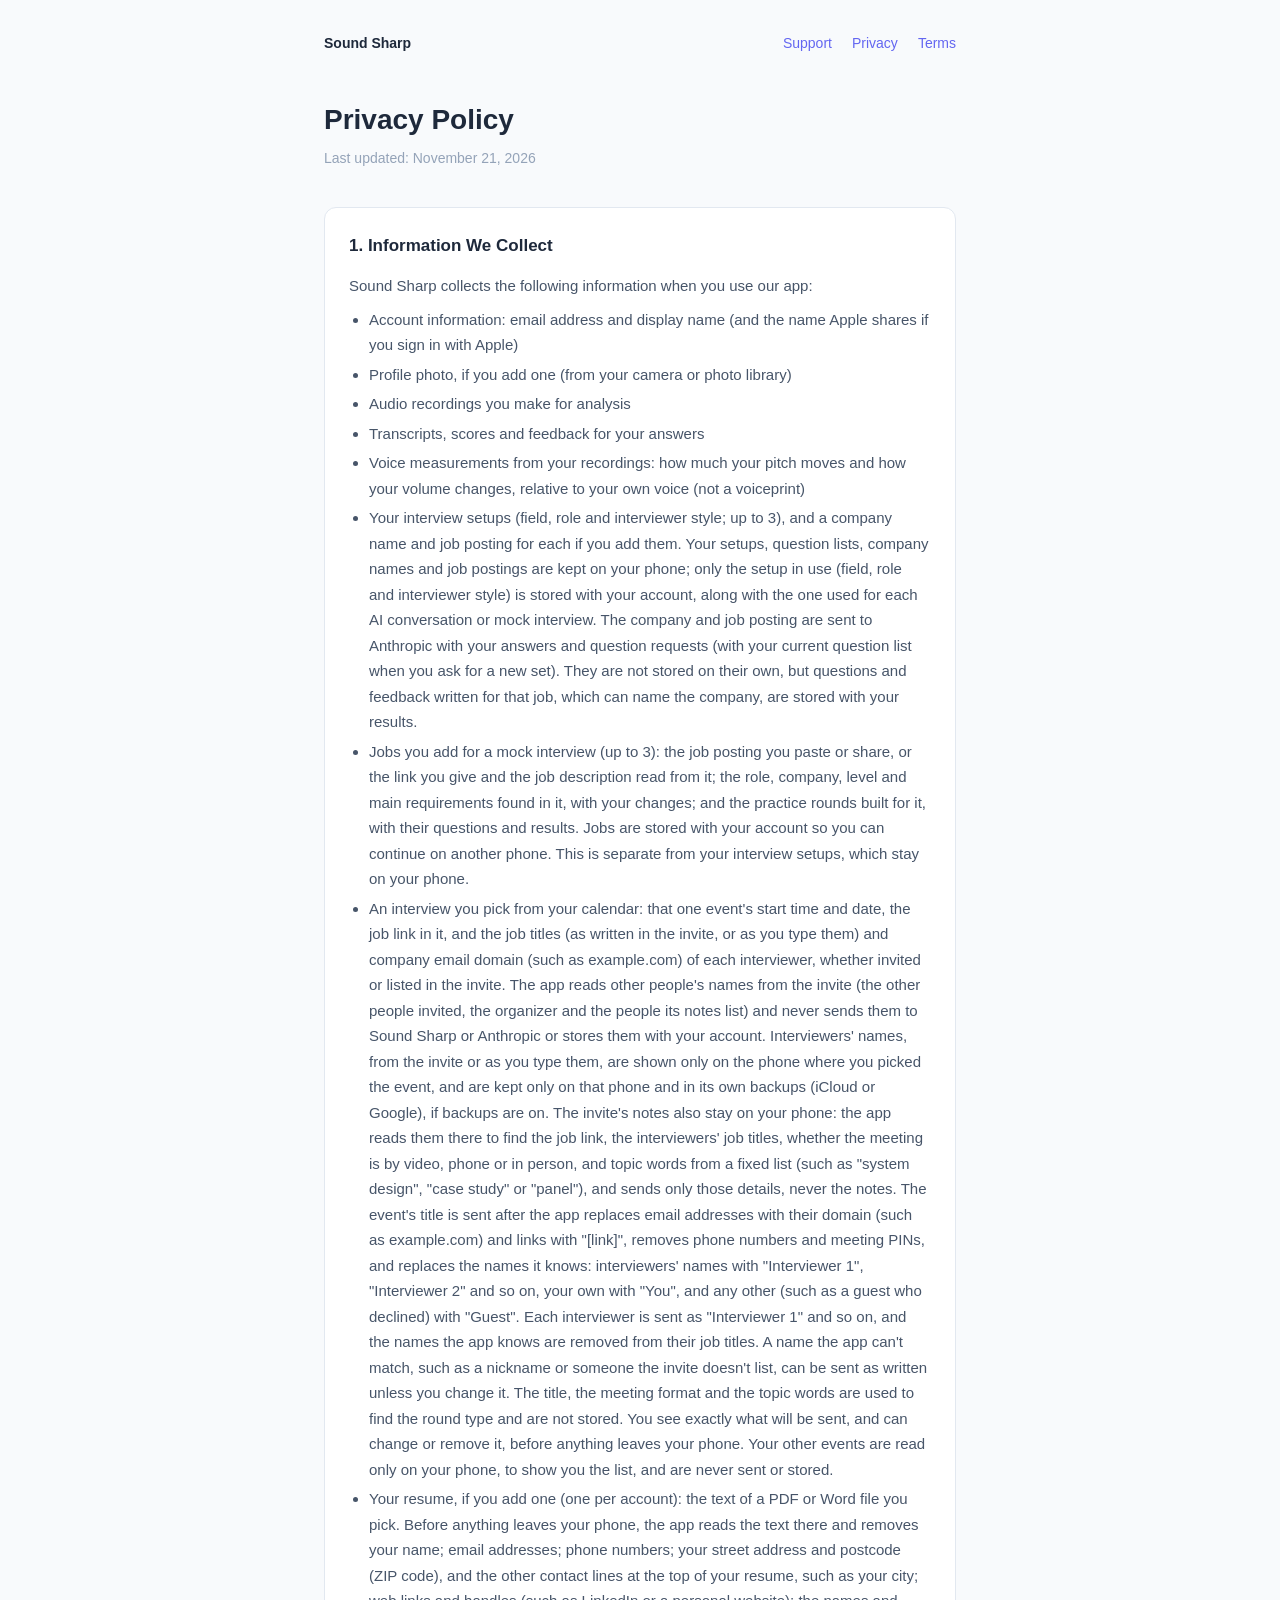
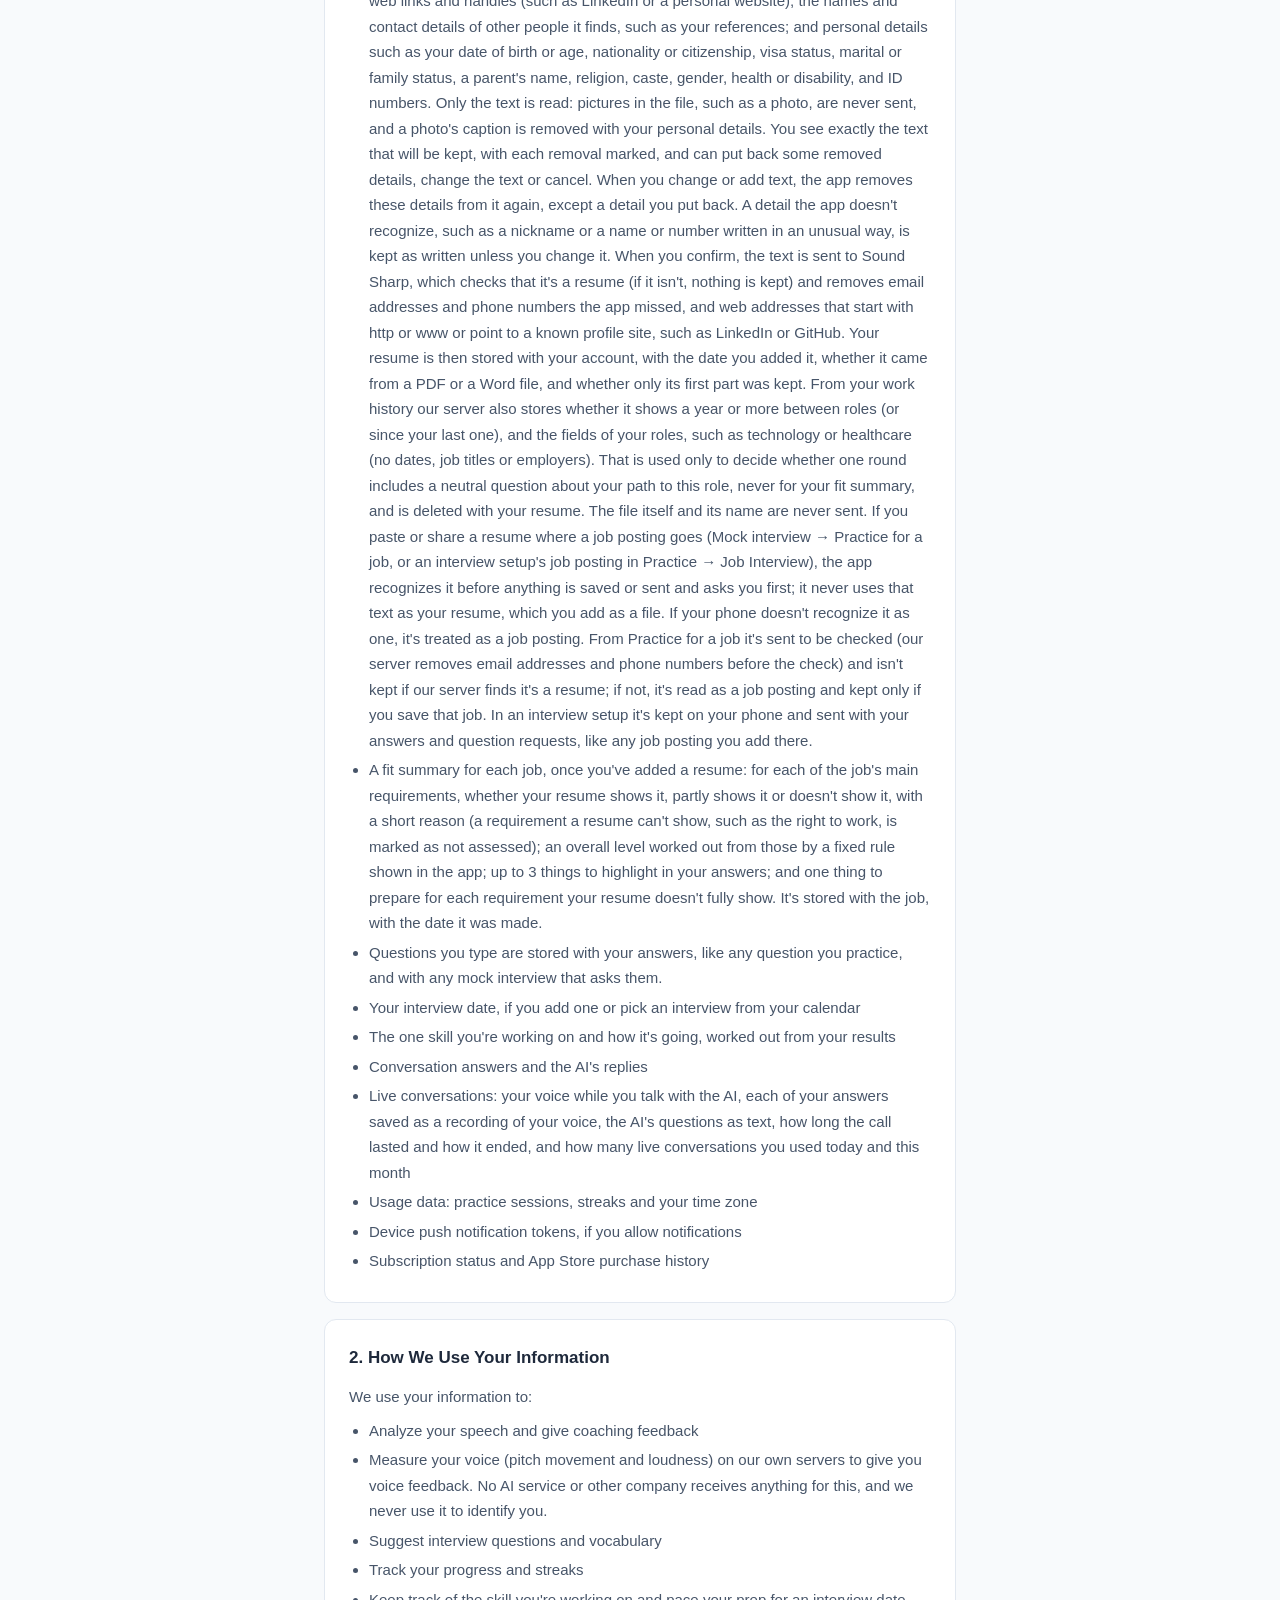
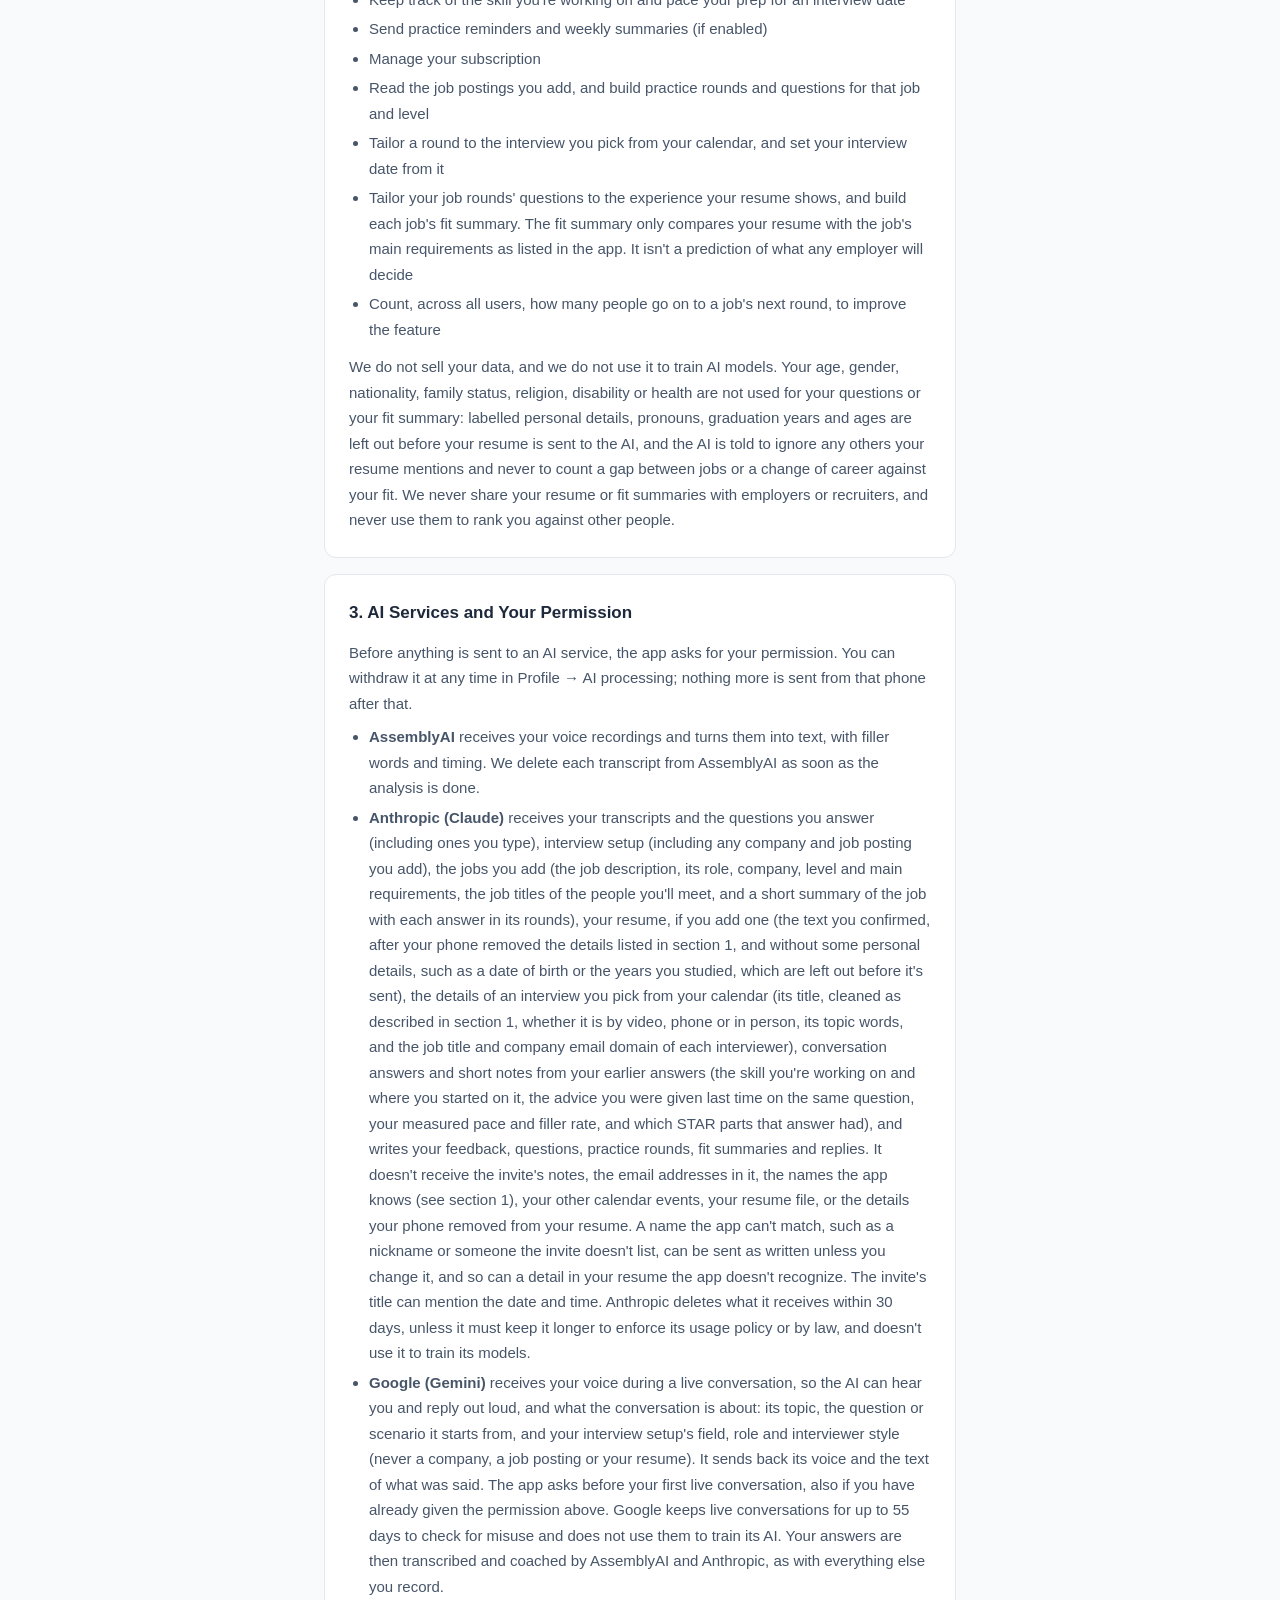
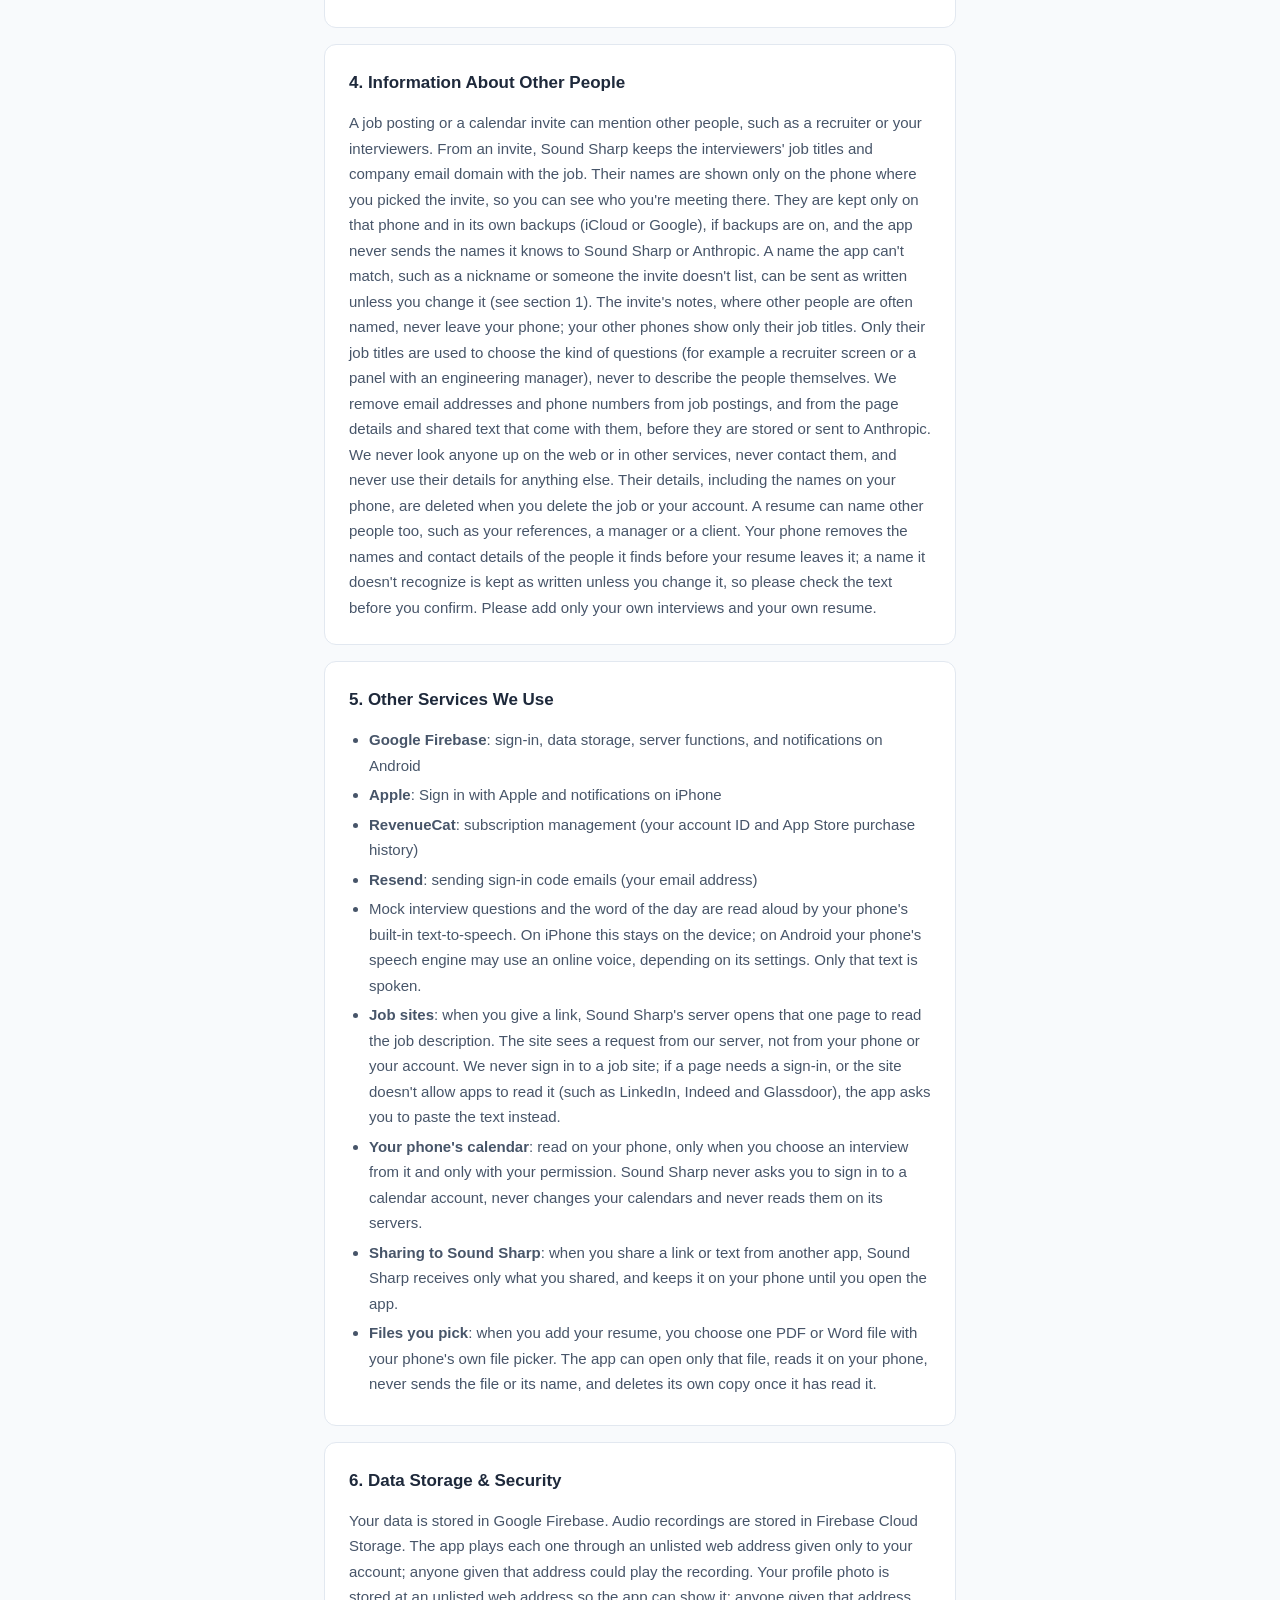
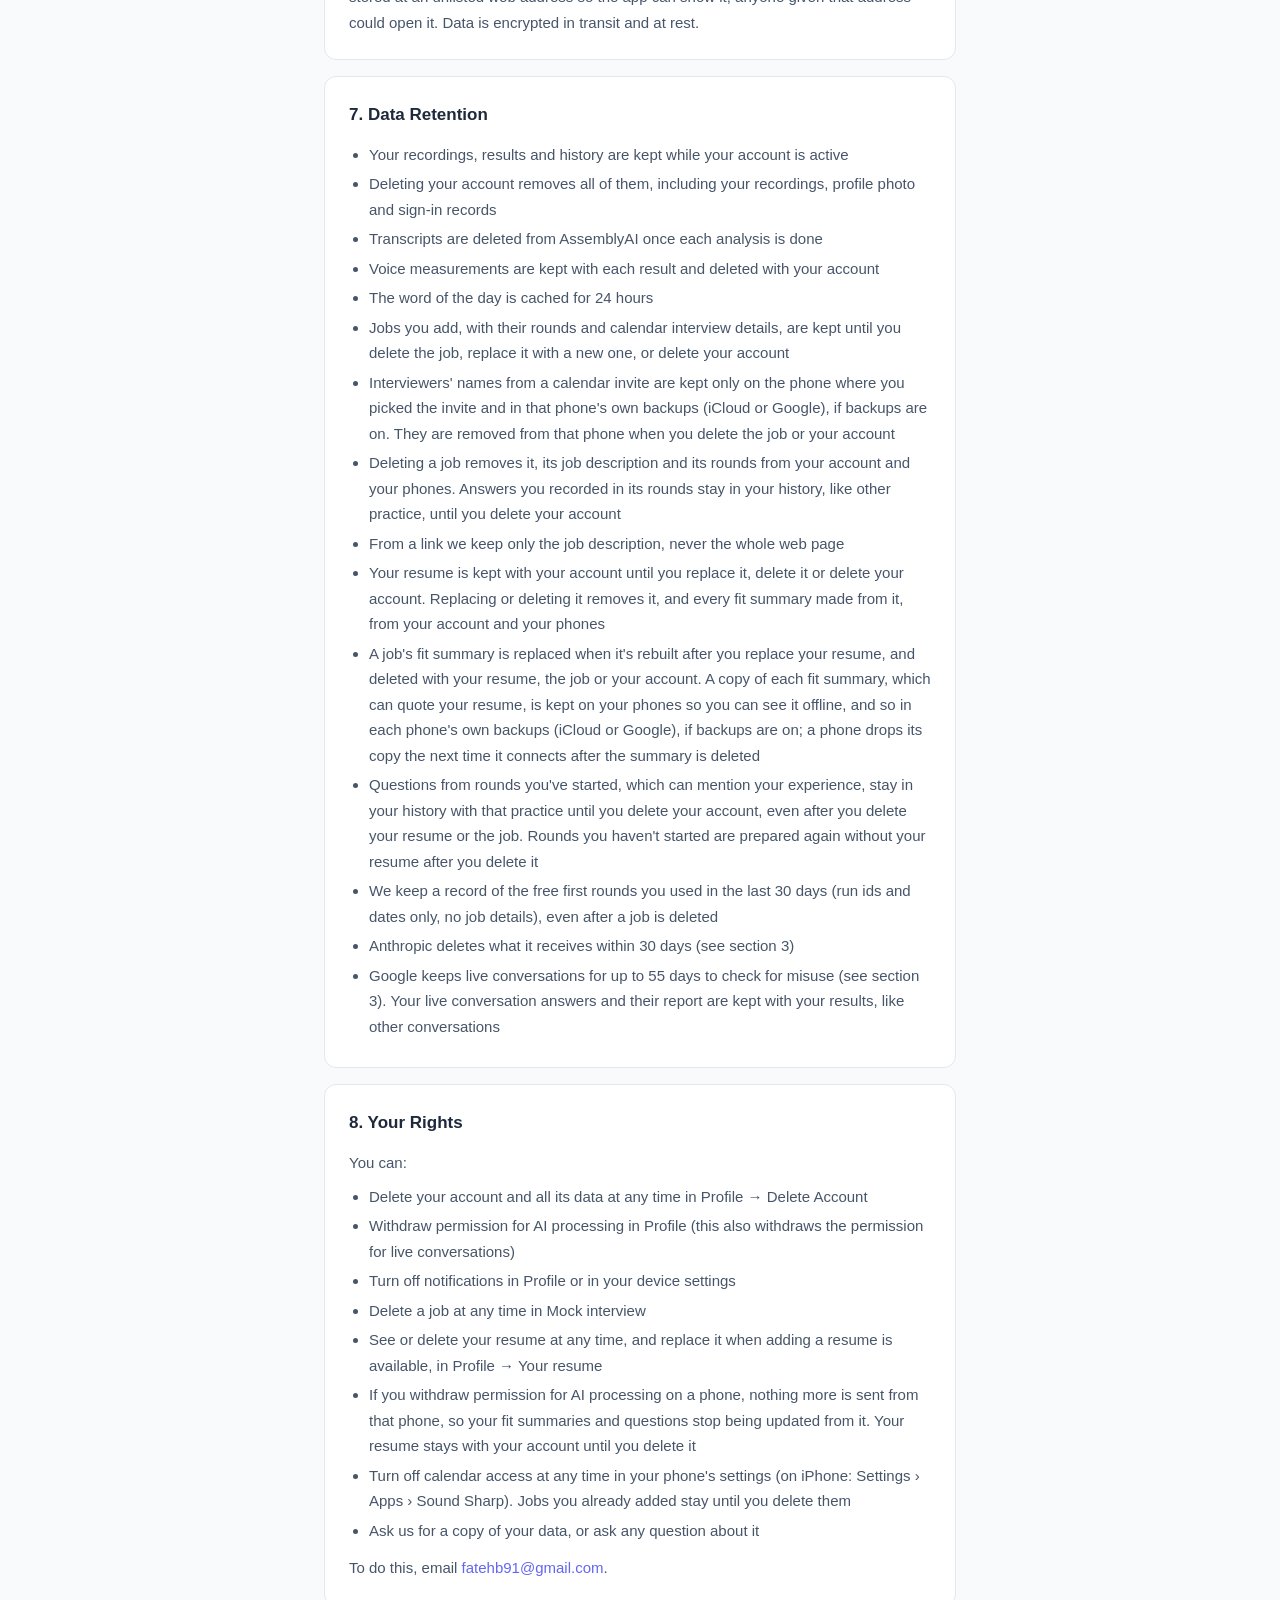
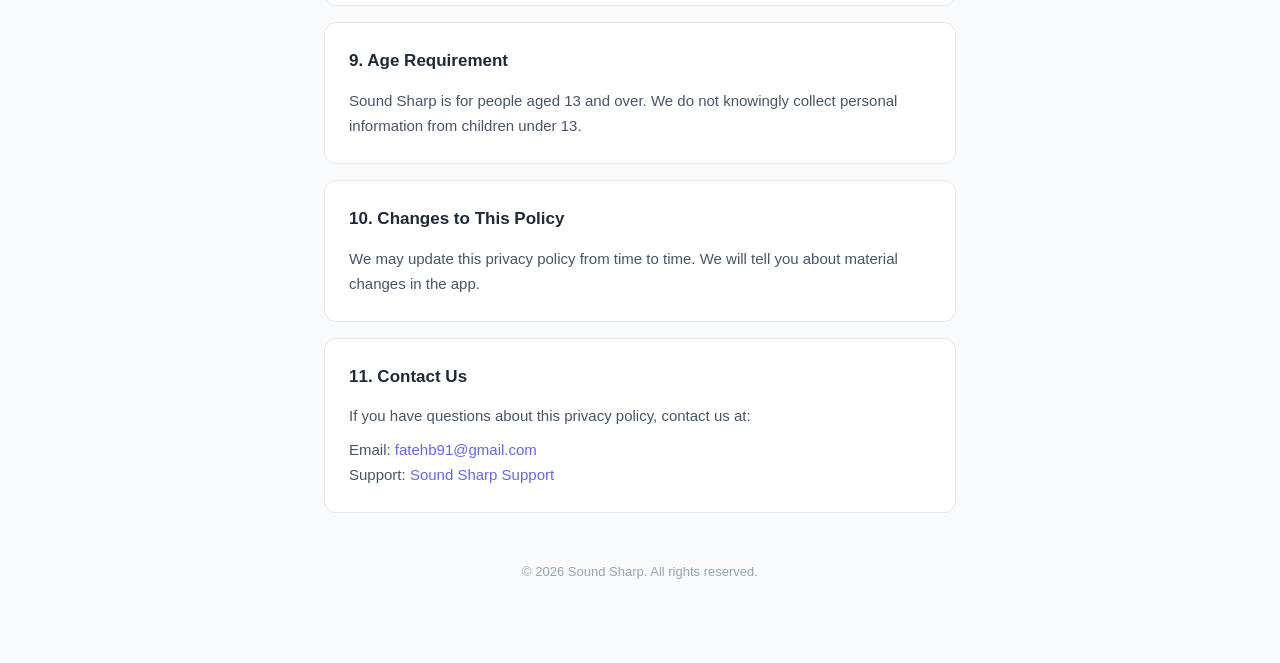
==== commit d464bd8f: "privacy: what Google gets in a live conversation, besides the voice Same words as the app (2026-11-2" ====
--- a/privacy.html
+++ b/privacy.html
@@ -16,7 +16,7 @@
     </nav>
 
     <h1>Privacy Policy</h1>
-    <p class="updated">Last updated: November 19, 2026</p>
+    <p class="updated">Last updated: November 21, 2026</p>
 
     <div class="section">
       <h2>1. Information We Collect</h2>
@@ -68,7 +68,7 @@
       <ul>
         <li><strong>AssemblyAI</strong> receives your voice recordings and turns them into text, with filler words and timing. We delete each transcript from AssemblyAI as soon as the analysis is done.</li>
         <li><strong>Anthropic (Claude)</strong> receives your transcripts and the questions you answer (including ones you type), interview setup (including any company and job posting you add), the jobs you add (the job description, its role, company, level and main requirements, the job titles of the people you'll meet, and a short summary of the job with each answer in its rounds), your resume, if you add one (the text you confirmed, after your phone removed the details listed in section 1, and without some personal details, such as a date of birth or the years you studied, which are left out before it's sent), the details of an interview you pick from your calendar (its title, cleaned as described in section 1, whether it is by video, phone or in person, its topic words, and the job title and company email domain of each interviewer), conversation answers and short notes from your earlier answers (the skill you're working on and where you started on it, the advice you were given last time on the same question, your measured pace and filler rate, and which STAR parts that answer had), and writes your feedback, questions, practice rounds, fit summaries and replies. It doesn't receive the invite's notes, the email addresses in it, the names the app knows (see section 1), your other calendar events, your resume file, or the details your phone removed from your resume. A name the app can't match, such as a nickname or someone the invite doesn't list, can be sent as written unless you change it, and so can a detail in your resume the app doesn't recognize. The invite's title can mention the date and time. Anthropic deletes what it receives within 30 days, unless it must keep it longer to enforce its usage policy or by law, and doesn't use it to train its models.</li>
-        <li><strong>Google (Gemini)</strong> receives your voice during a live conversation, so the AI can hear you and reply out loud, and sends back its voice and the text of what was said. The app asks before your first live conversation, also if you have already given the permission above. Google keeps live conversations for up to 55 days to check for misuse and does not use them to train its AI. Your answers are then transcribed and coached by AssemblyAI and Anthropic, as with everything else you record.</li>
+        <li><strong>Google (Gemini)</strong> receives your voice during a live conversation, so the AI can hear you and reply out loud, and what the conversation is about: its topic, the question or scenario it starts from, and your interview setup's field, role and interviewer style (never a company, a job posting or your resume). It sends back its voice and the text of what was said. The app asks before your first live conversation, also if you have already given the permission above. Google keeps live conversations for up to 55 days to check for misuse and does not use them to train its AI. Your answers are then transcribed and coached by AssemblyAI and Anthropic, as with everything else you record.</li>
       </ul>
     </div>
 
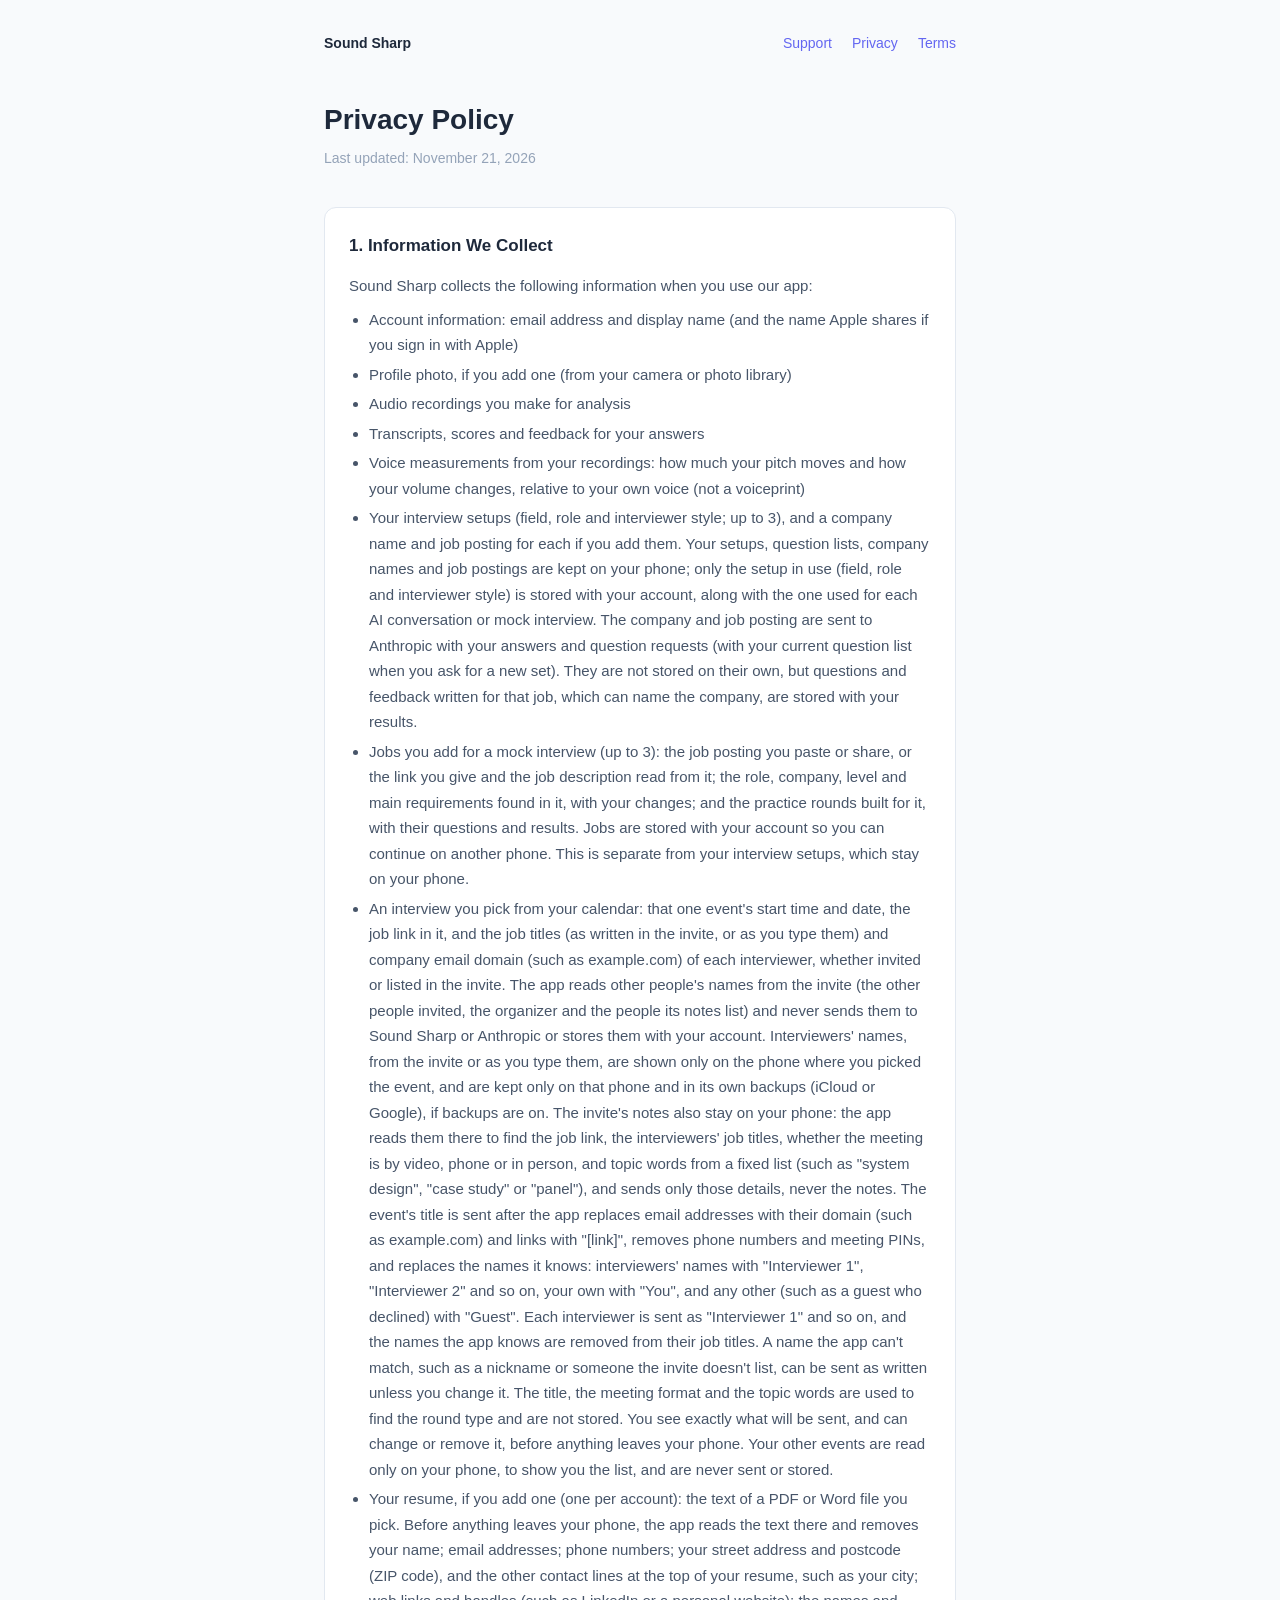
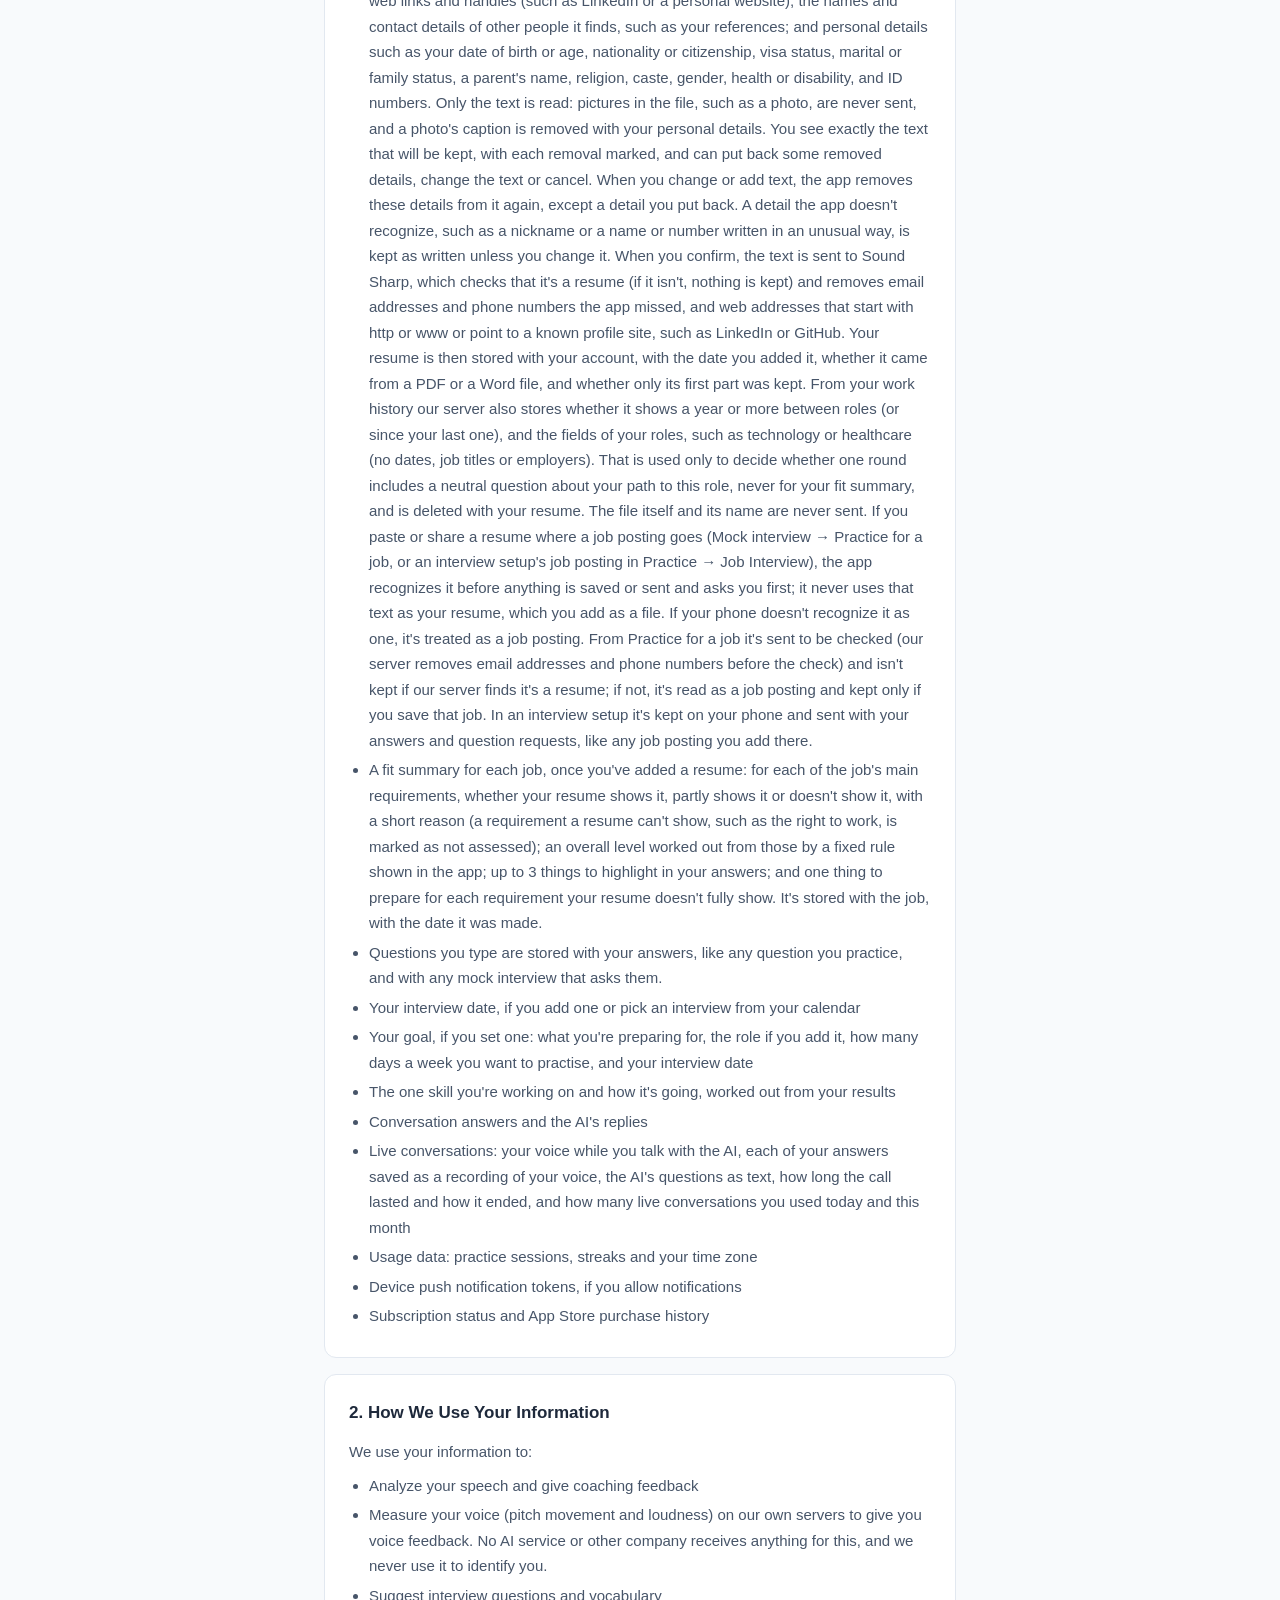
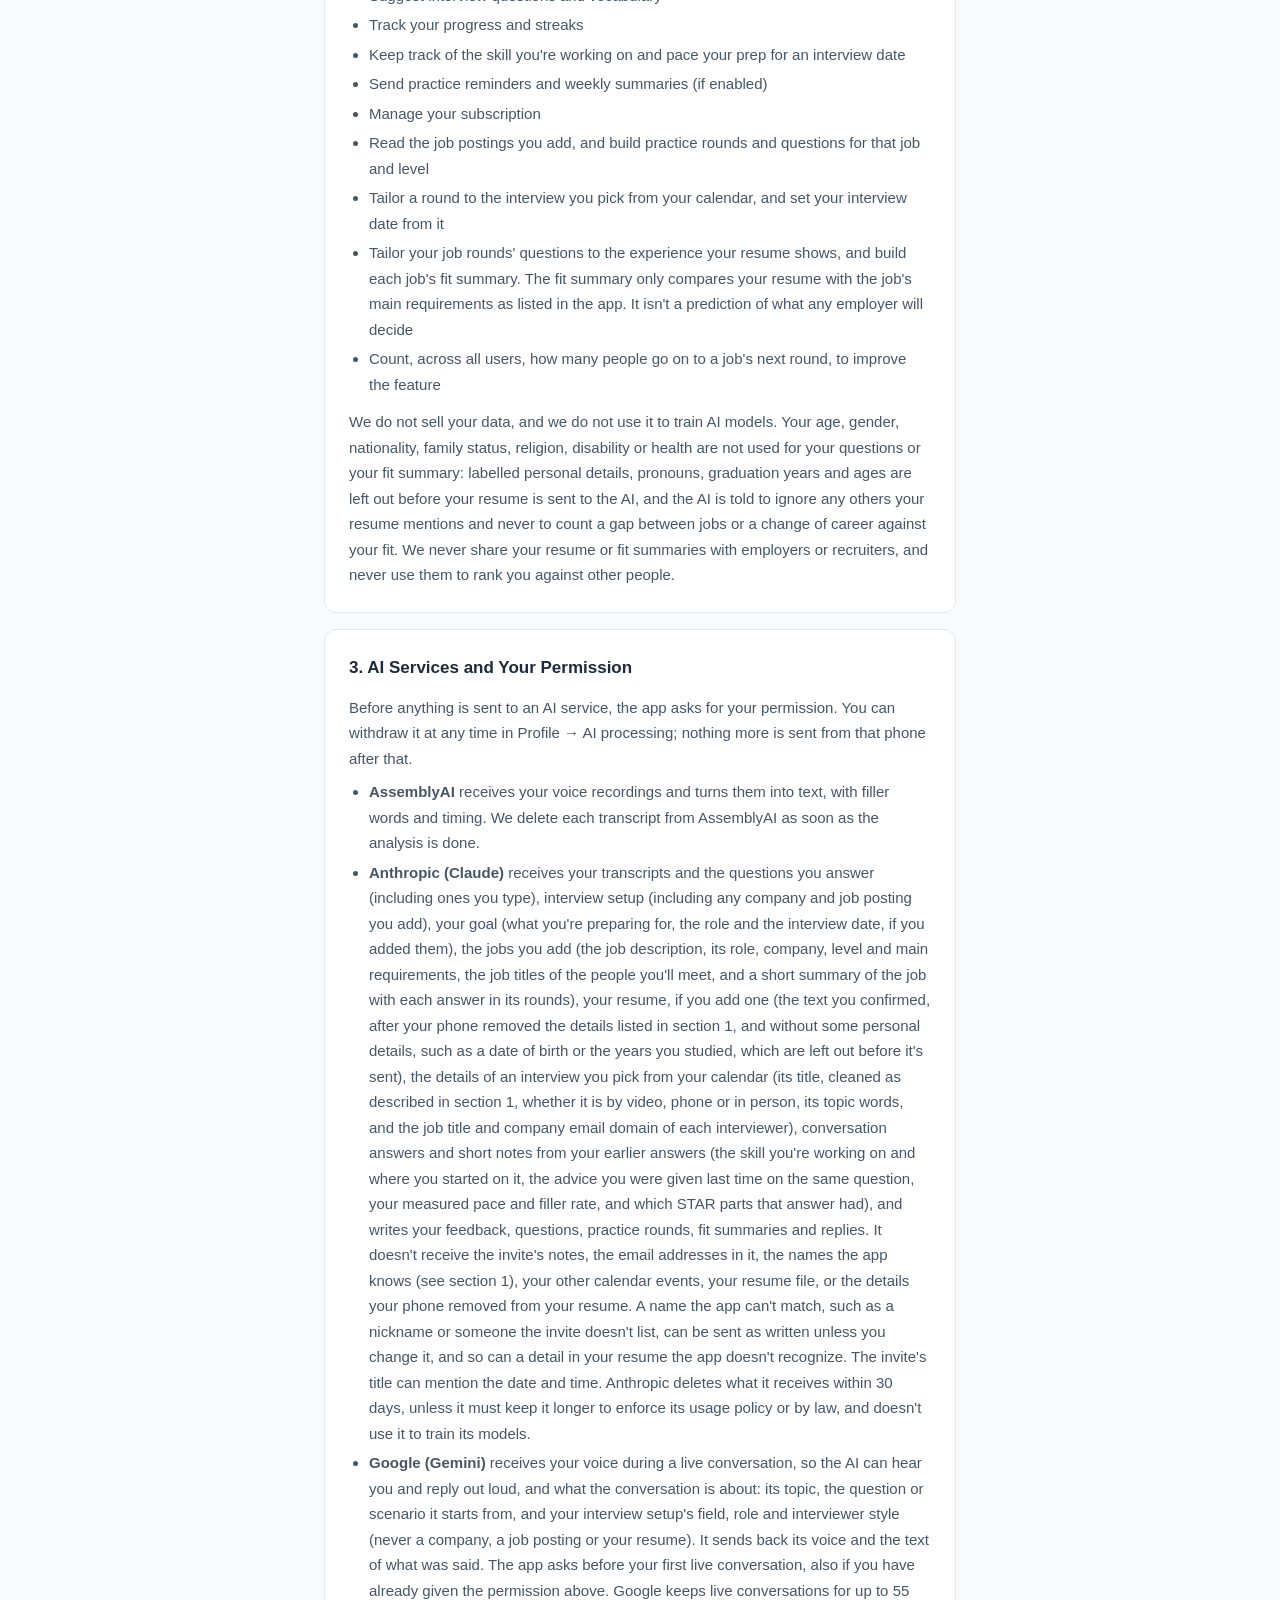
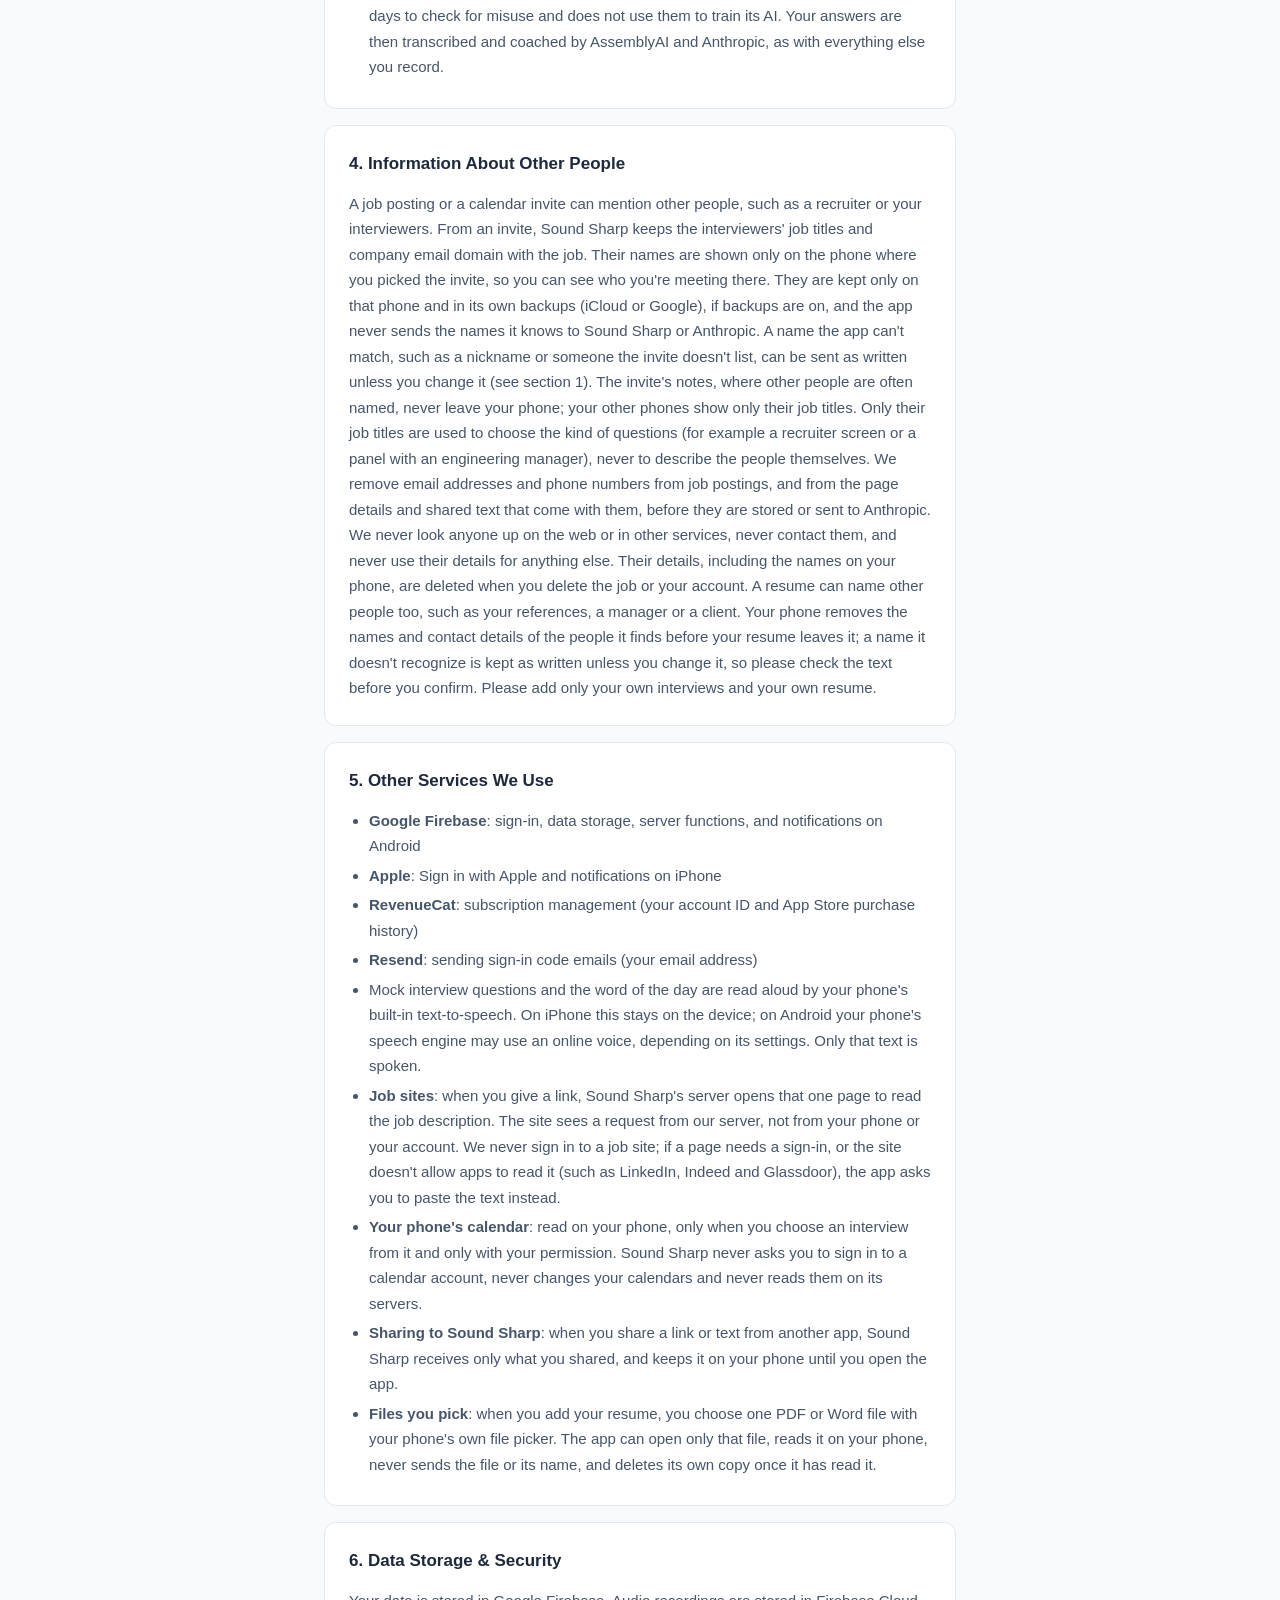
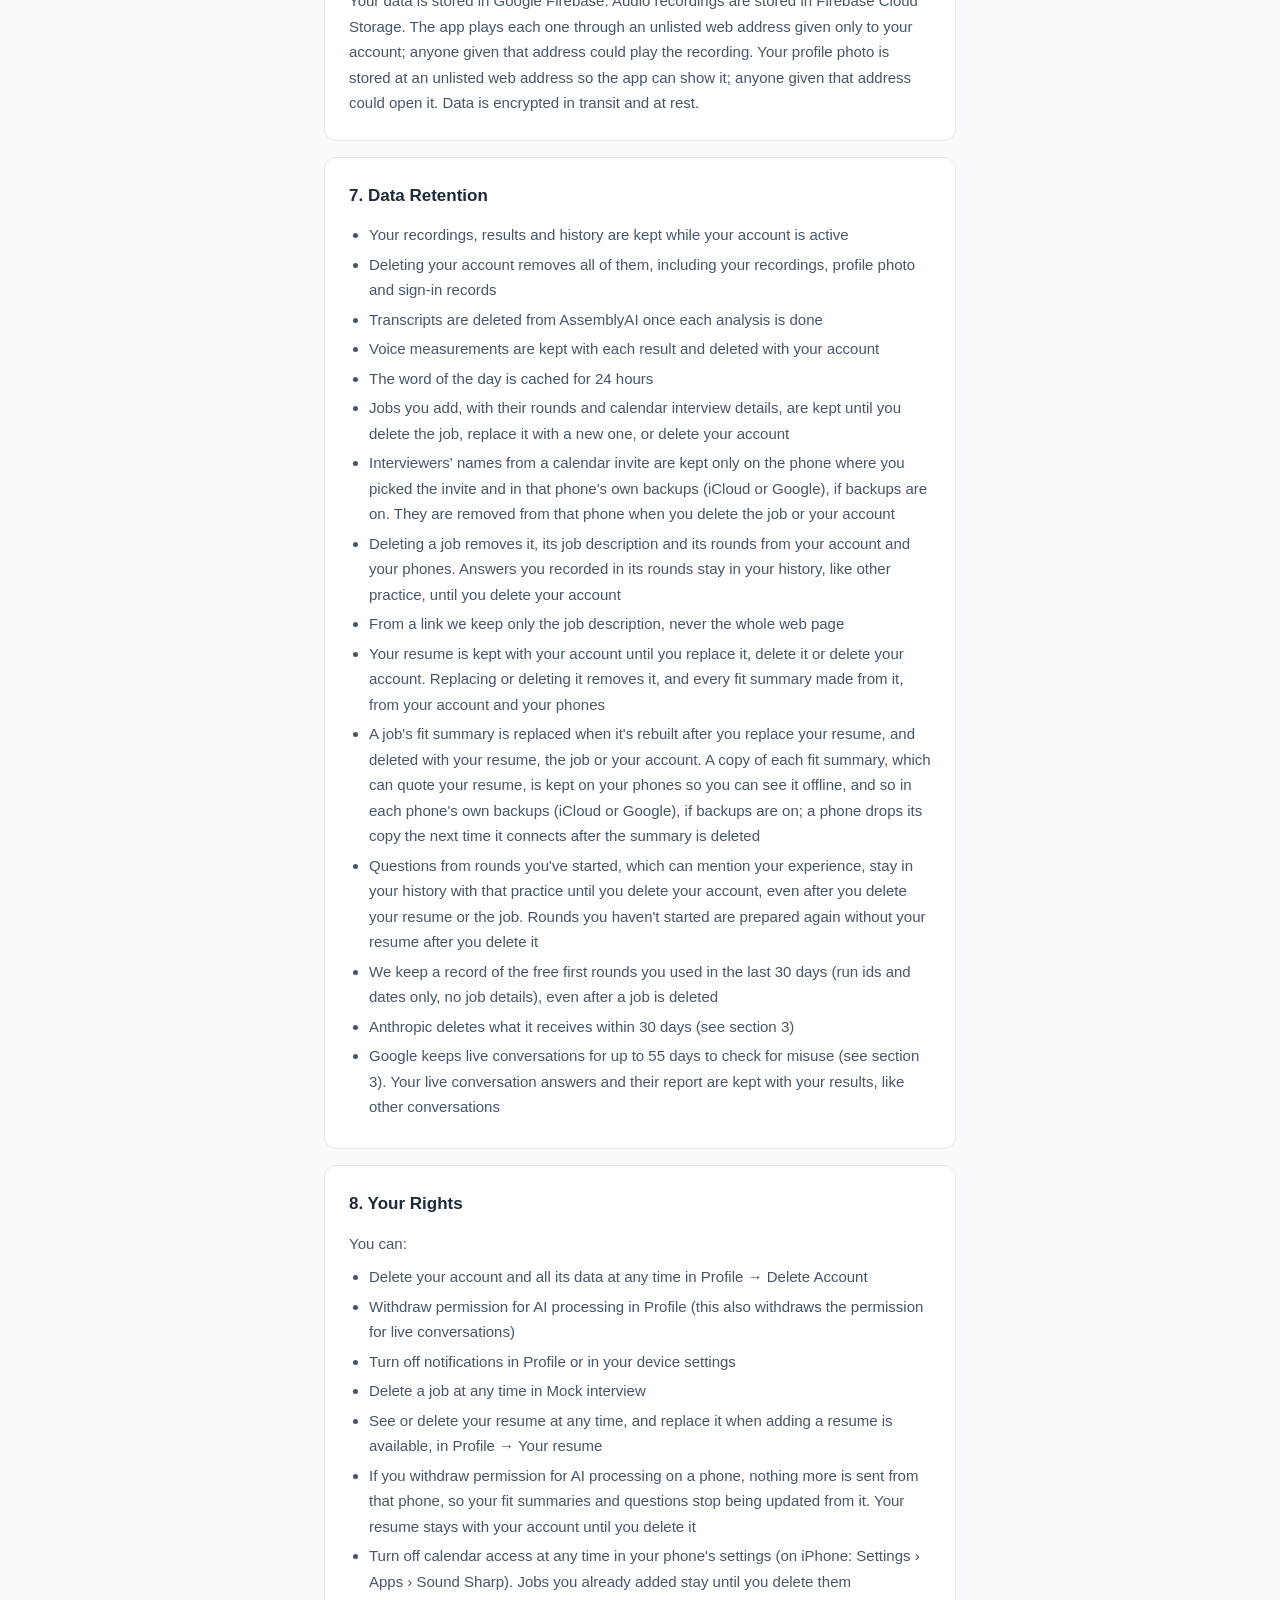
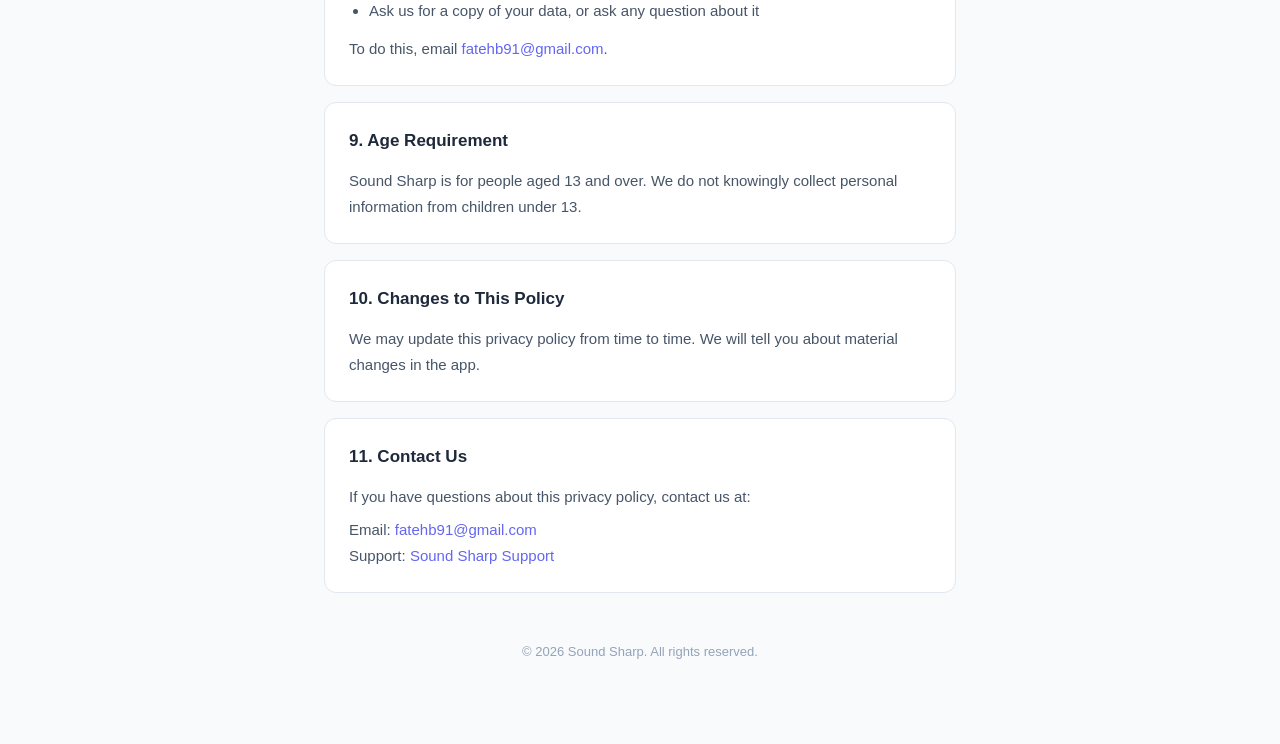
==== commit 8f8698f7: "privacy: the goal (feature 016), and that it goes to Anthropic Same words as the app's privacy scree" ====
--- a/privacy.html
+++ b/privacy.html
@@ -34,6 +34,7 @@
         <li>A fit summary for each job, once you've added a resume: for each of the job's main requirements, whether your resume shows it, partly shows it or doesn't show it, with a short reason (a requirement a resume can't show, such as the right to work, is marked as not assessed); an overall level worked out from those by a fixed rule shown in the app; up to 3 things to highlight in your answers; and one thing to prepare for each requirement your resume doesn't fully show. It's stored with the job, with the date it was made.</li>
         <li>Questions you type are stored with your answers, like any question you practice, and with any mock interview that asks them.</li>
         <li>Your interview date, if you add one or pick an interview from your calendar</li>
+        <li>Your goal, if you set one: what you're preparing for, the role if you add it, how many days a week you want to practise, and your interview date</li>
         <li>The one skill you're working on and how it's going, worked out from your results</li>
         <li>Conversation answers and the AI's replies</li>
         <li>Live conversations: your voice while you talk with the AI, each of your answers saved as a recording of your voice, the AI's questions as text, how long the call lasted and how it ended, and how many live conversations you used today and this month</li>
@@ -67,7 +68,7 @@
       <p>Before anything is sent to an AI service, the app asks for your permission. You can withdraw it at any time in Profile &rarr; AI processing; nothing more is sent from that phone after that.</p>
       <ul>
         <li><strong>AssemblyAI</strong> receives your voice recordings and turns them into text, with filler words and timing. We delete each transcript from AssemblyAI as soon as the analysis is done.</li>
-        <li><strong>Anthropic (Claude)</strong> receives your transcripts and the questions you answer (including ones you type), interview setup (including any company and job posting you add), the jobs you add (the job description, its role, company, level and main requirements, the job titles of the people you'll meet, and a short summary of the job with each answer in its rounds), your resume, if you add one (the text you confirmed, after your phone removed the details listed in section 1, and without some personal details, such as a date of birth or the years you studied, which are left out before it's sent), the details of an interview you pick from your calendar (its title, cleaned as described in section 1, whether it is by video, phone or in person, its topic words, and the job title and company email domain of each interviewer), conversation answers and short notes from your earlier answers (the skill you're working on and where you started on it, the advice you were given last time on the same question, your measured pace and filler rate, and which STAR parts that answer had), and writes your feedback, questions, practice rounds, fit summaries and replies. It doesn't receive the invite's notes, the email addresses in it, the names the app knows (see section 1), your other calendar events, your resume file, or the details your phone removed from your resume. A name the app can't match, such as a nickname or someone the invite doesn't list, can be sent as written unless you change it, and so can a detail in your resume the app doesn't recognize. The invite's title can mention the date and time. Anthropic deletes what it receives within 30 days, unless it must keep it longer to enforce its usage policy or by law, and doesn't use it to train its models.</li>
+        <li><strong>Anthropic (Claude)</strong> receives your transcripts and the questions you answer (including ones you type), interview setup (including any company and job posting you add), your goal (what you're preparing for, the role and the interview date, if you added them), the jobs you add (the job description, its role, company, level and main requirements, the job titles of the people you'll meet, and a short summary of the job with each answer in its rounds), your resume, if you add one (the text you confirmed, after your phone removed the details listed in section 1, and without some personal details, such as a date of birth or the years you studied, which are left out before it's sent), the details of an interview you pick from your calendar (its title, cleaned as described in section 1, whether it is by video, phone or in person, its topic words, and the job title and company email domain of each interviewer), conversation answers and short notes from your earlier answers (the skill you're working on and where you started on it, the advice you were given last time on the same question, your measured pace and filler rate, and which STAR parts that answer had), and writes your feedback, questions, practice rounds, fit summaries and replies. It doesn't receive the invite's notes, the email addresses in it, the names the app knows (see section 1), your other calendar events, your resume file, or the details your phone removed from your resume. A name the app can't match, such as a nickname or someone the invite doesn't list, can be sent as written unless you change it, and so can a detail in your resume the app doesn't recognize. The invite's title can mention the date and time. Anthropic deletes what it receives within 30 days, unless it must keep it longer to enforce its usage policy or by law, and doesn't use it to train its models.</li>
         <li><strong>Google (Gemini)</strong> receives your voice during a live conversation, so the AI can hear you and reply out loud, and what the conversation is about: its topic, the question or scenario it starts from, and your interview setup's field, role and interviewer style (never a company, a job posting or your resume). It sends back its voice and the text of what was said. The app asks before your first live conversation, also if you have already given the permission above. Google keeps live conversations for up to 55 days to check for misuse and does not use them to train its AI. Your answers are then transcribed and coached by AssemblyAI and Anthropic, as with everything else you record.</li>
       </ul>
     </div>
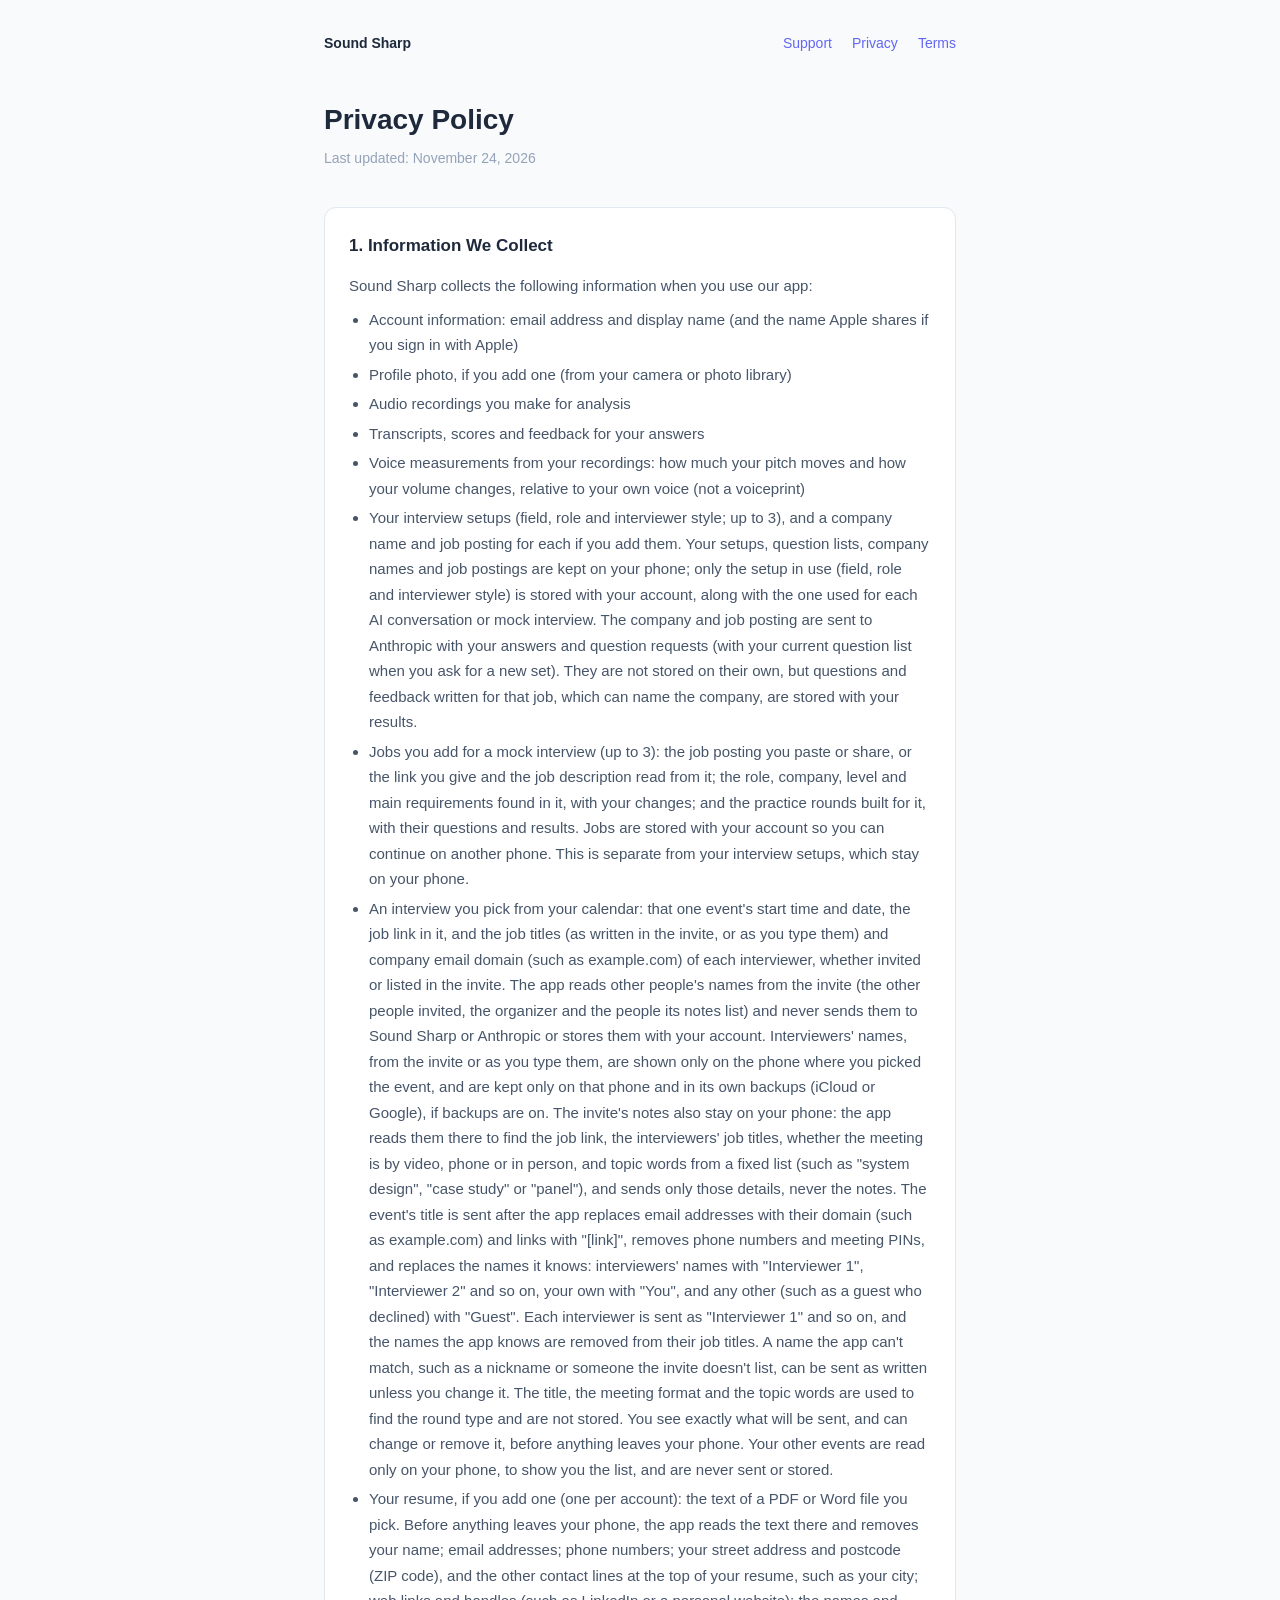
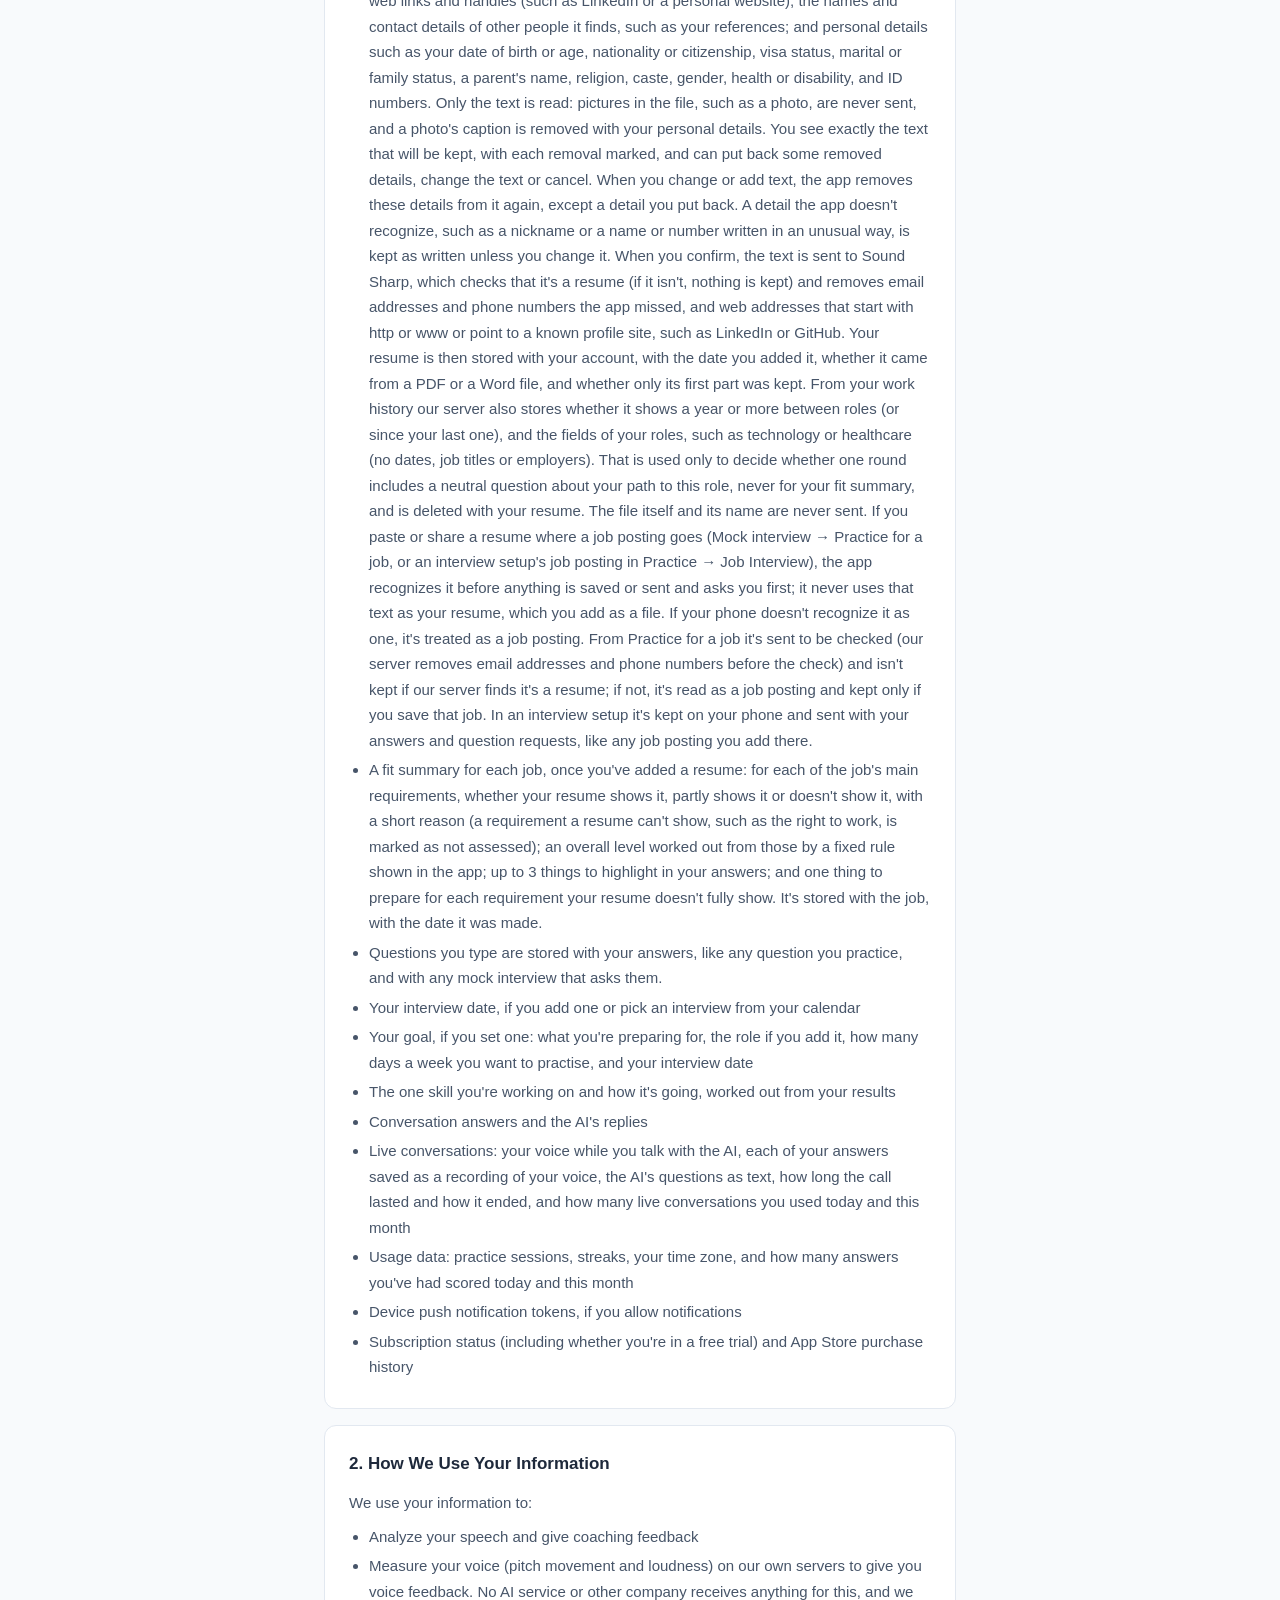
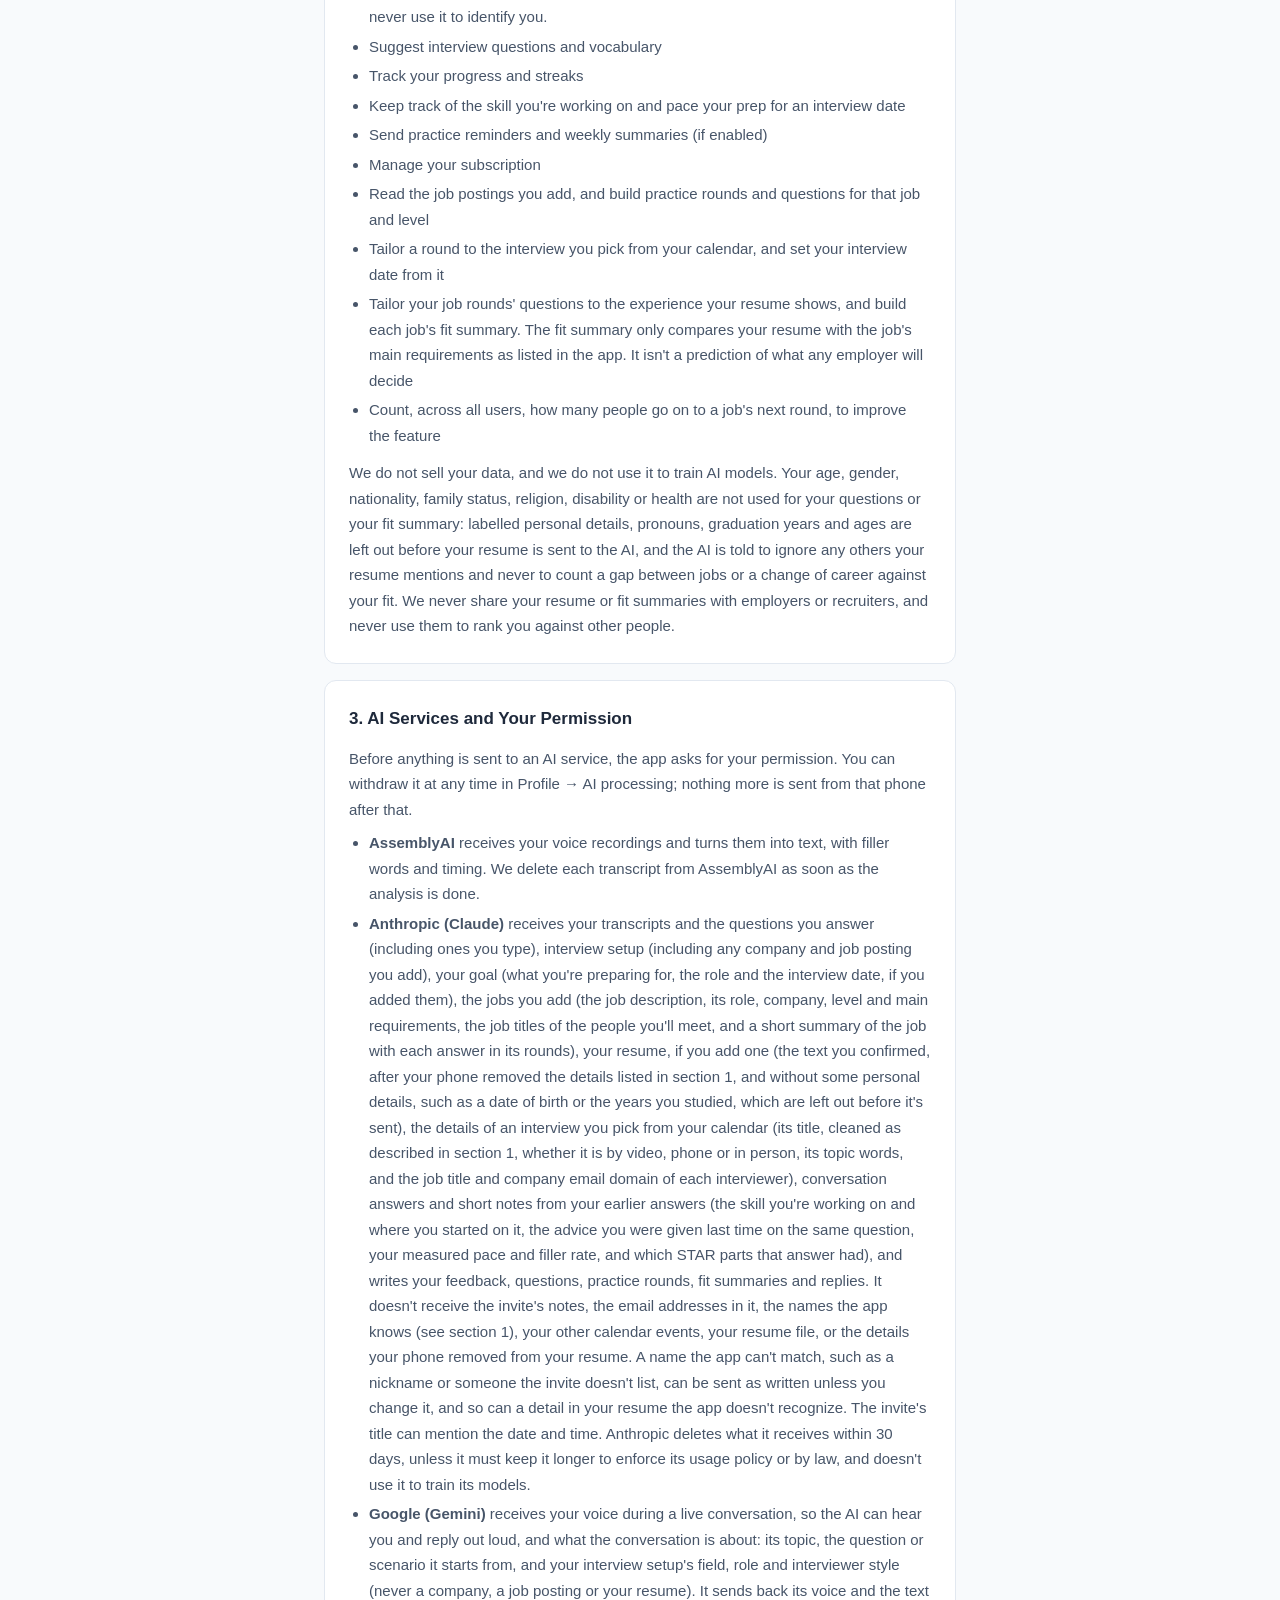
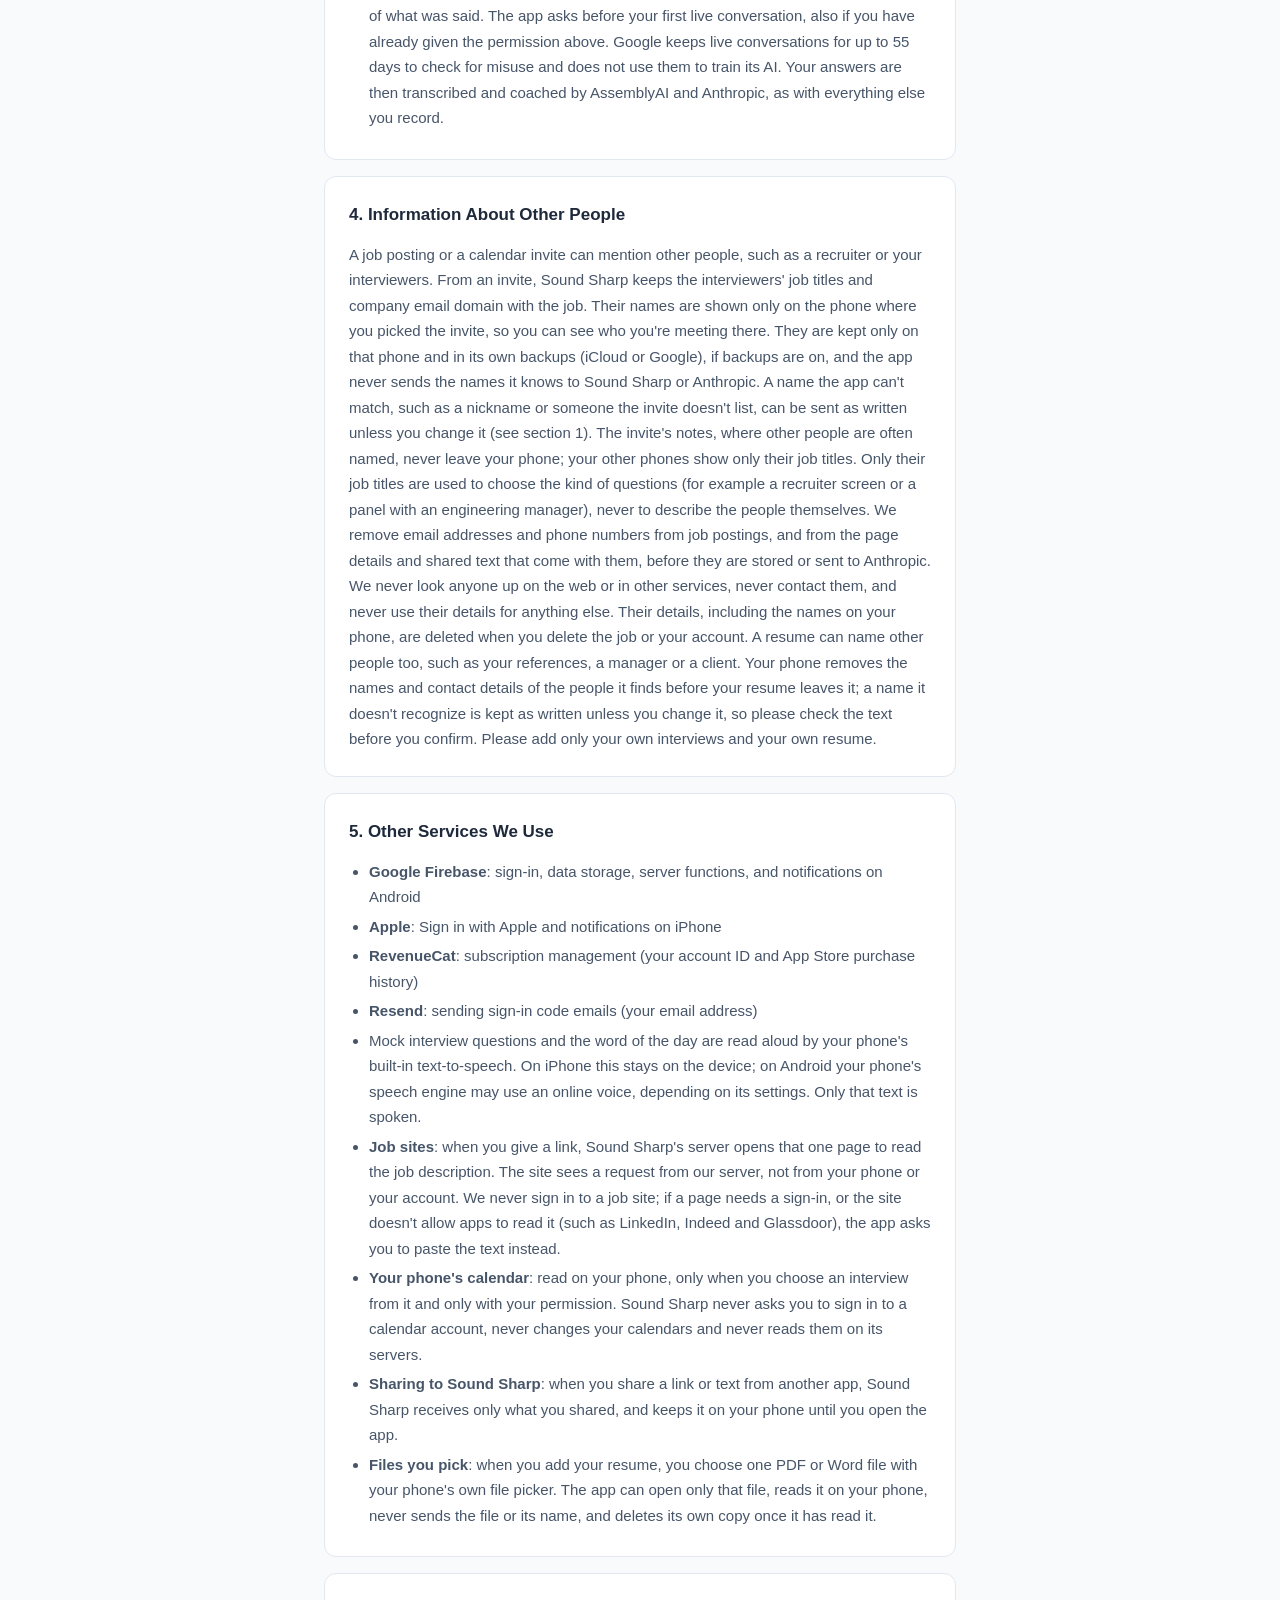
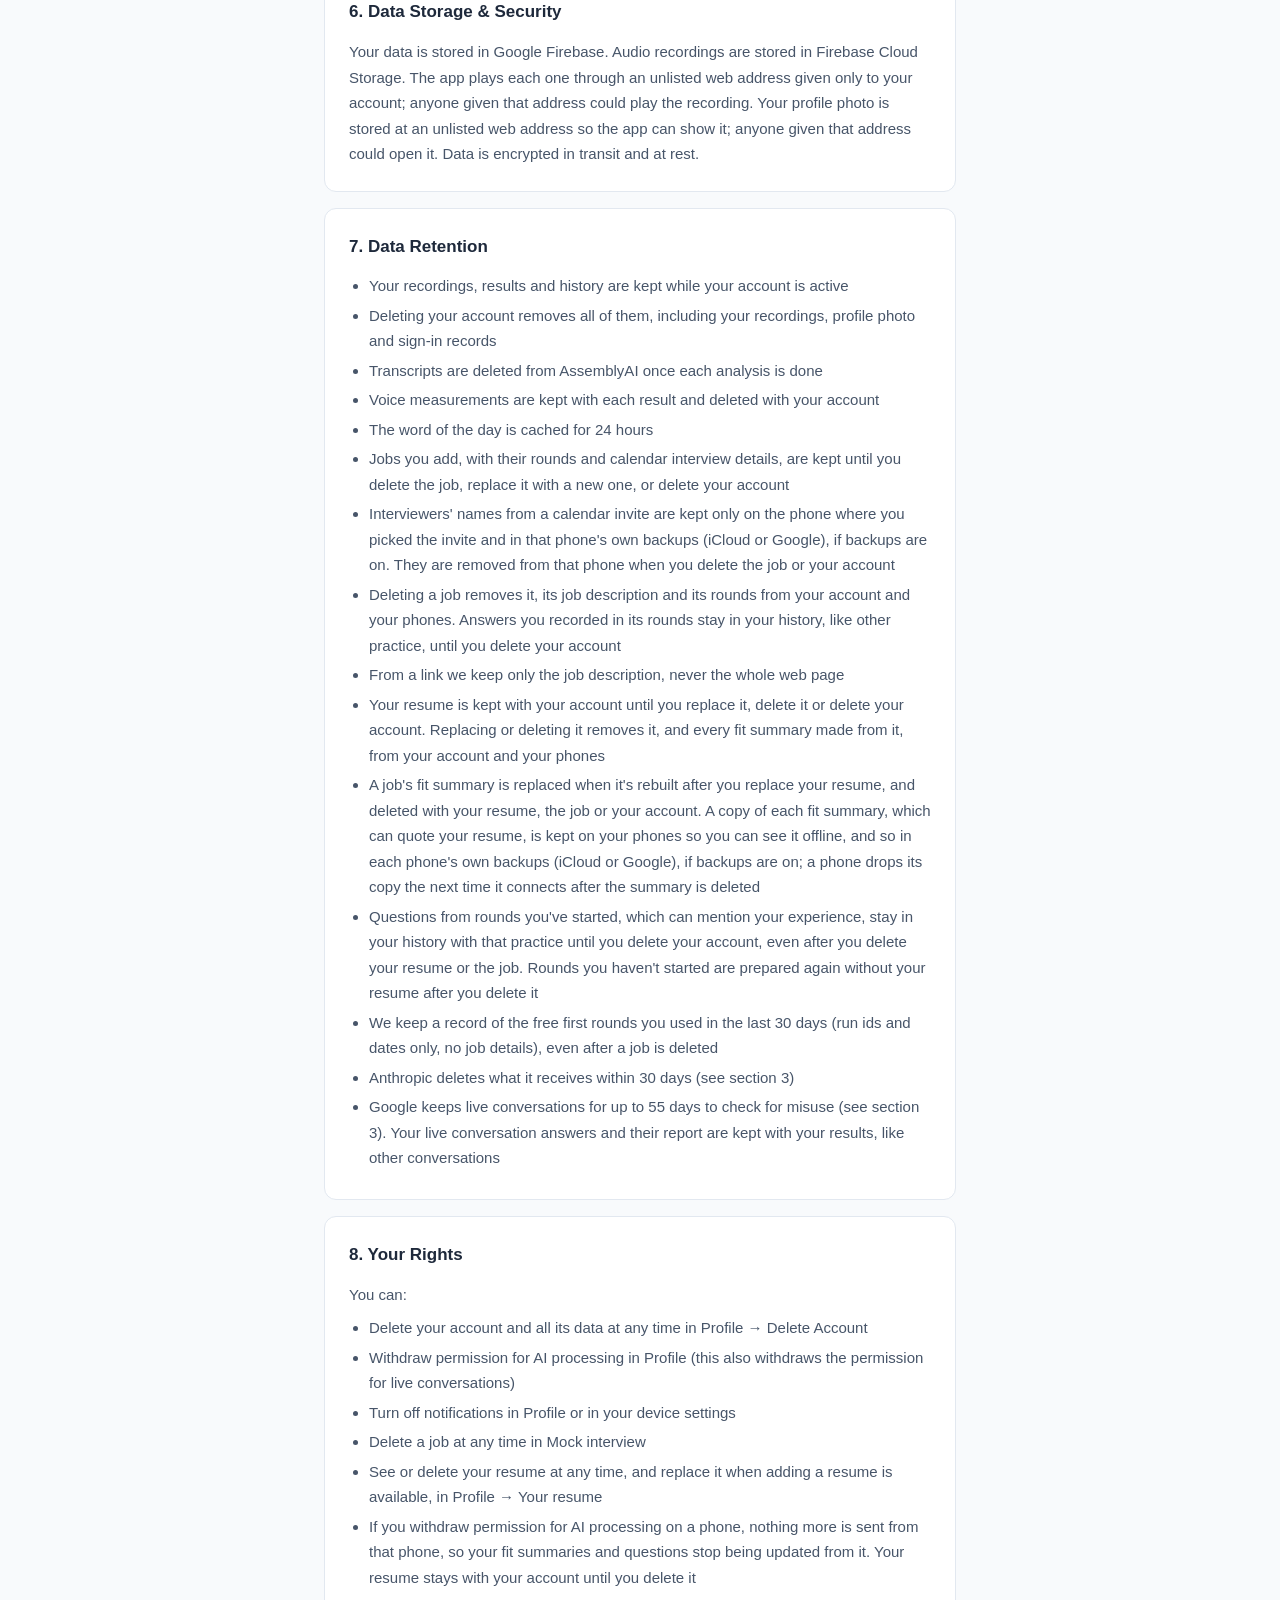
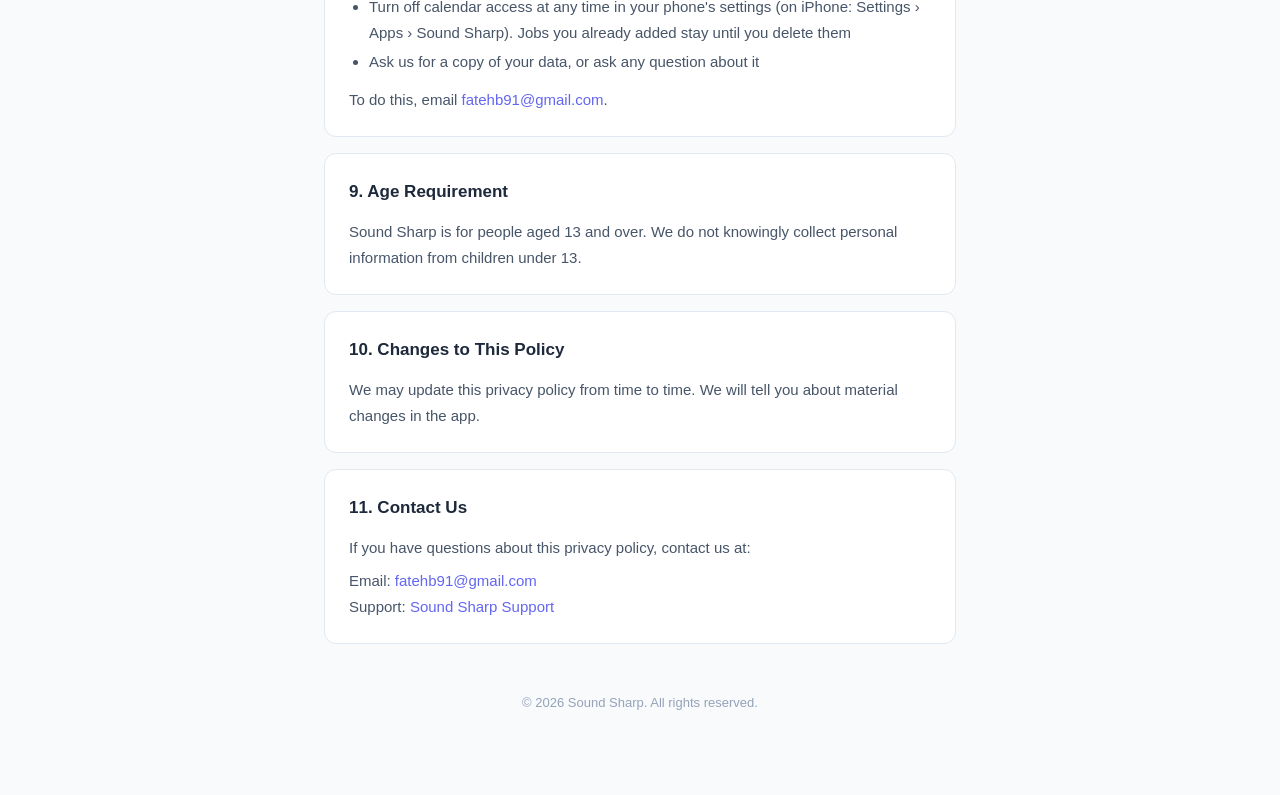
==== commit 6a11dd47: "terms, privacy: fair-use limits, both prices, the monthly answer count Terms section 4 names both pr" ====
--- a/privacy.html
+++ b/privacy.html
@@ -16,7 +16,7 @@
     </nav>
 
     <h1>Privacy Policy</h1>
-    <p class="updated">Last updated: November 21, 2026</p>
+    <p class="updated">Last updated: November 24, 2026</p>
 
     <div class="section">
       <h2>1. Information We Collect</h2>
@@ -38,9 +38,9 @@
         <li>The one skill you're working on and how it's going, worked out from your results</li>
         <li>Conversation answers and the AI's replies</li>
         <li>Live conversations: your voice while you talk with the AI, each of your answers saved as a recording of your voice, the AI's questions as text, how long the call lasted and how it ended, and how many live conversations you used today and this month</li>
-        <li>Usage data: practice sessions, streaks and your time zone</li>
+        <li>Usage data: practice sessions, streaks, your time zone, and how many answers you've had scored today and this month</li>
         <li>Device push notification tokens, if you allow notifications</li>
-        <li>Subscription status and App Store purchase history</li>
+        <li>Subscription status (including whether you're in a free trial) and App Store purchase history</li>
       </ul>
     </div>
 
